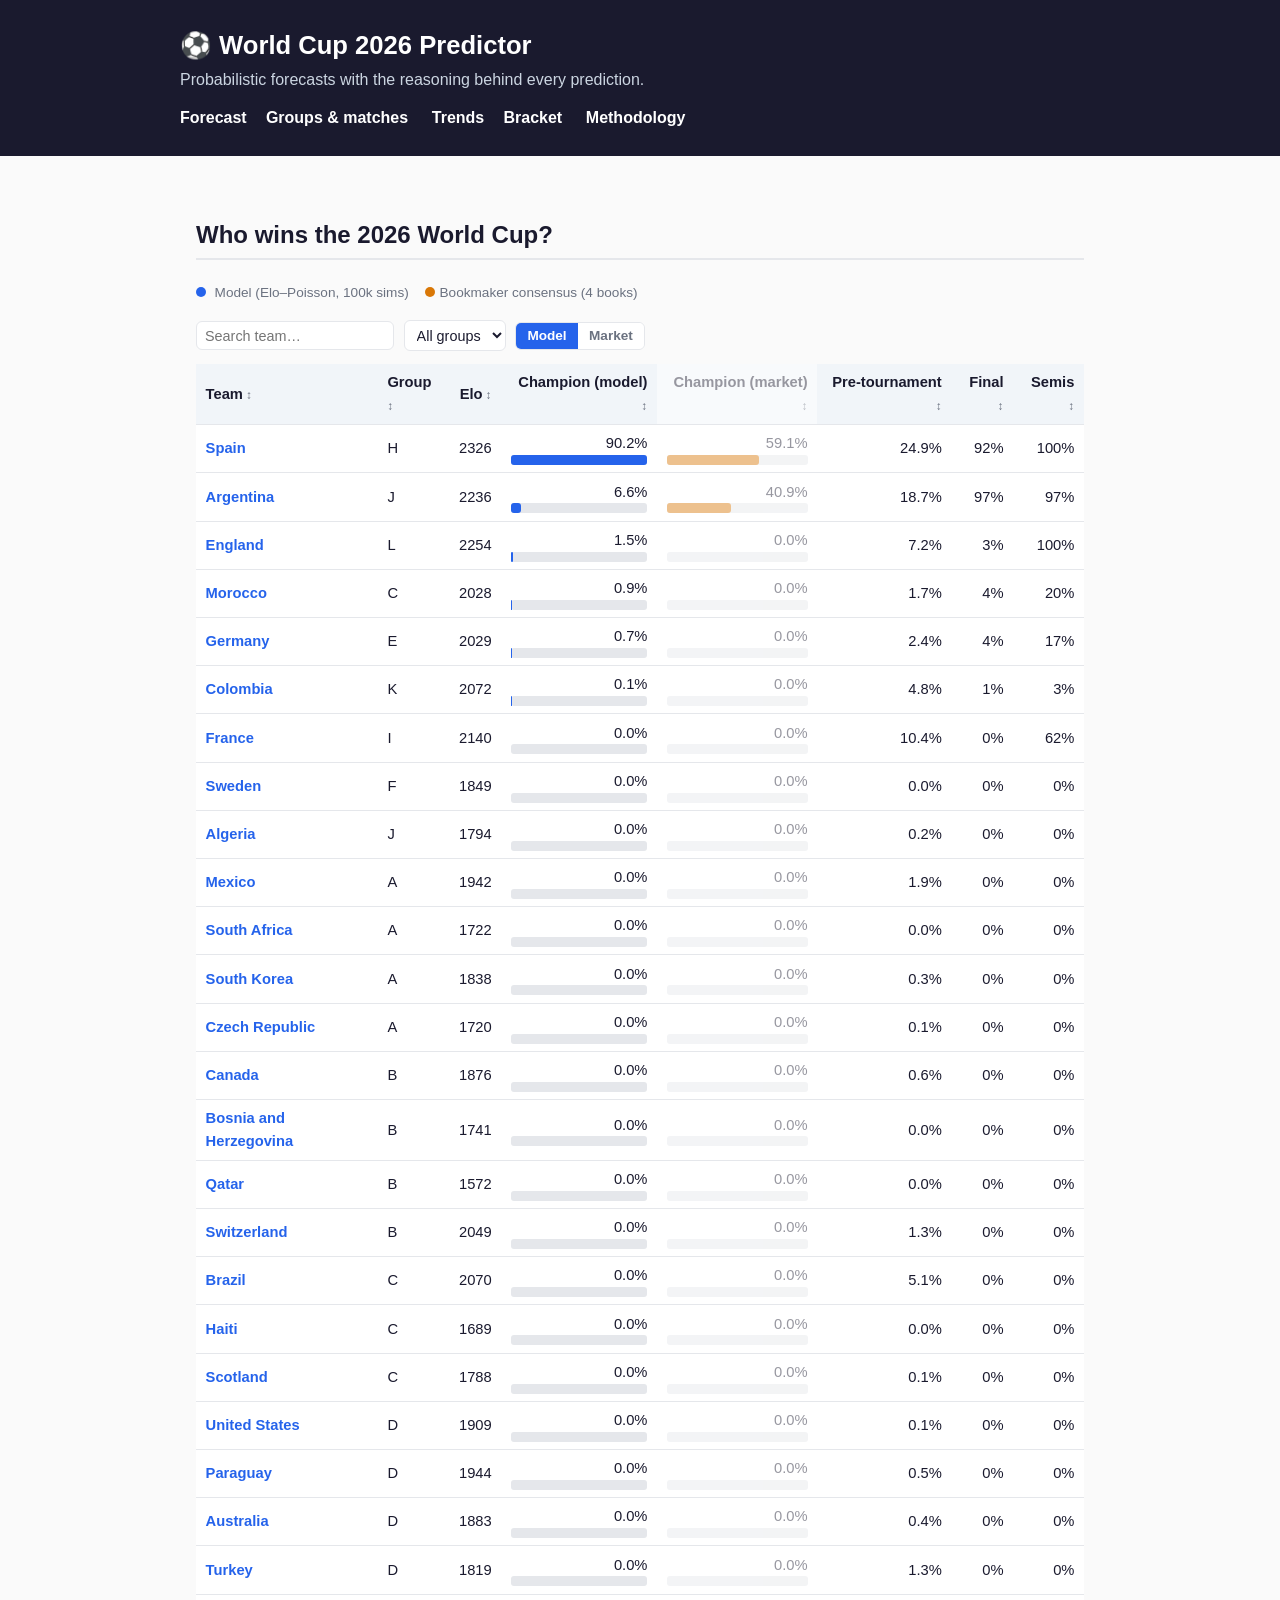
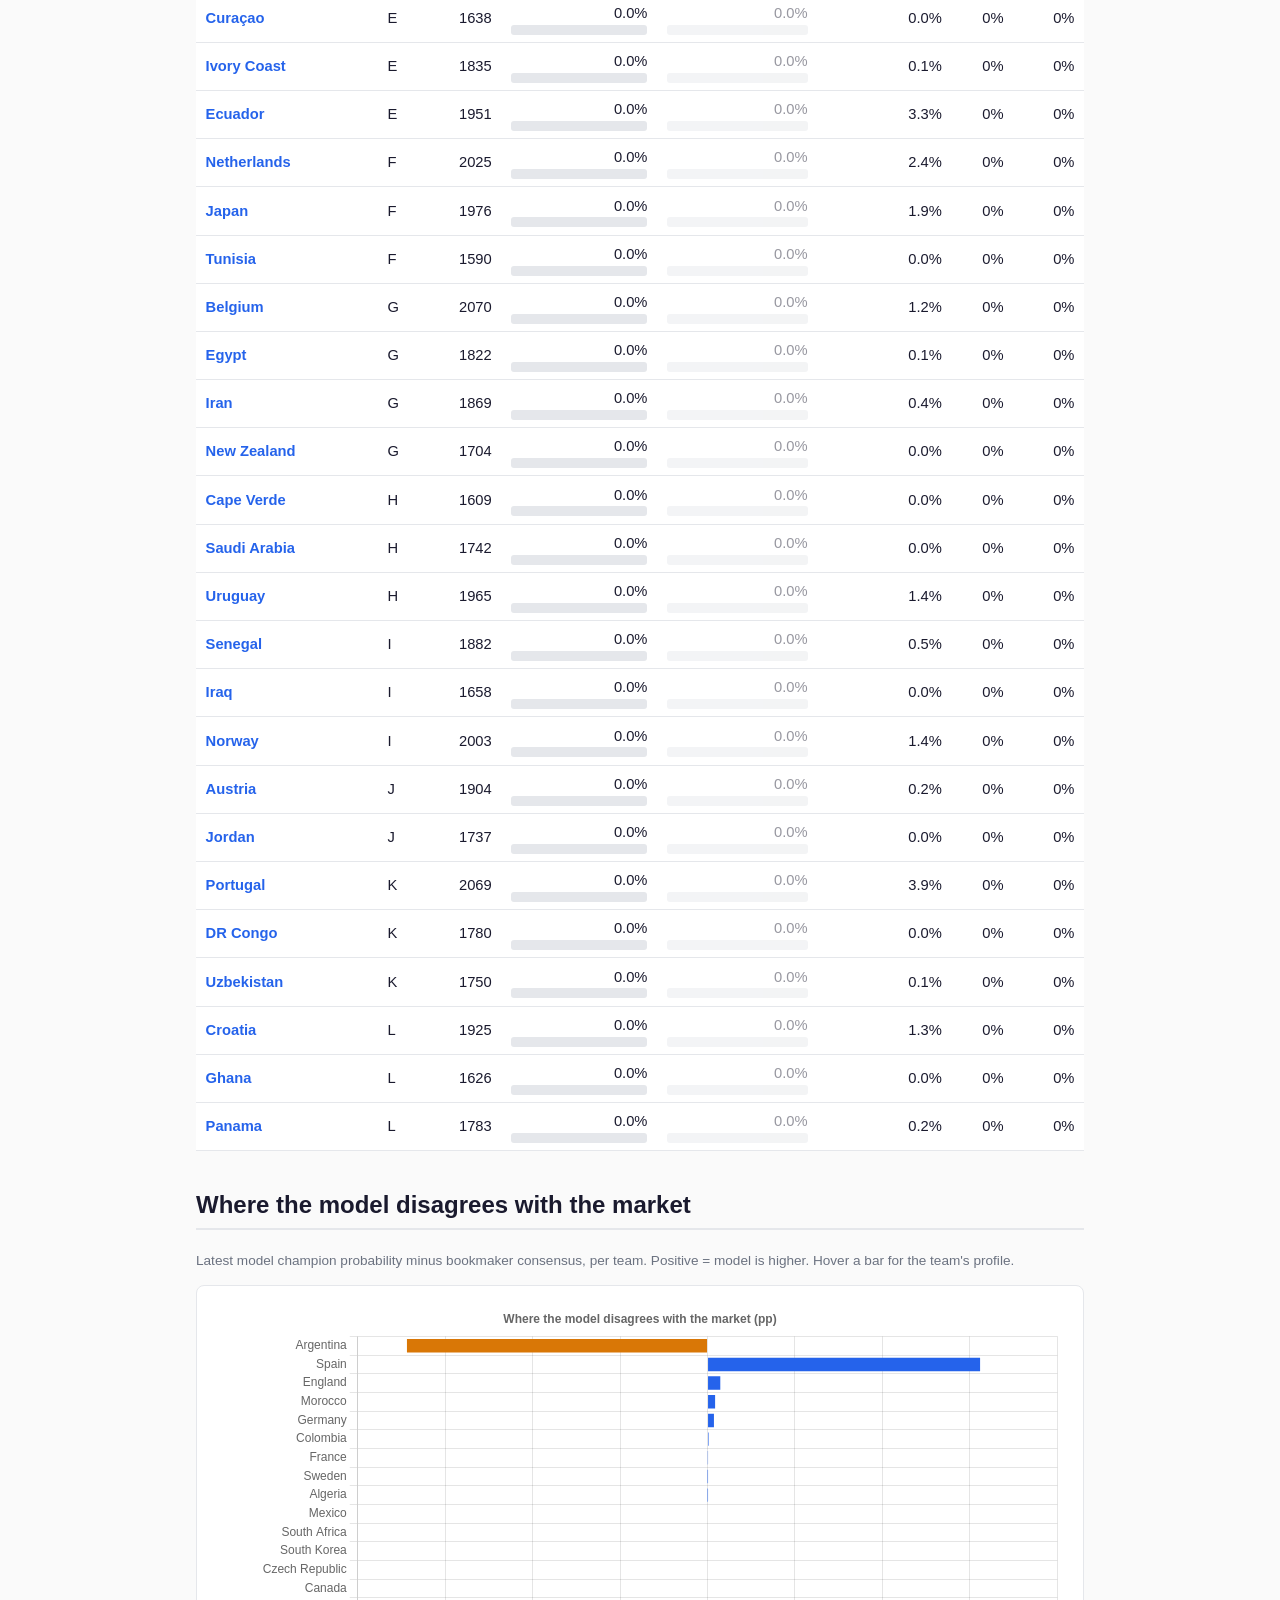
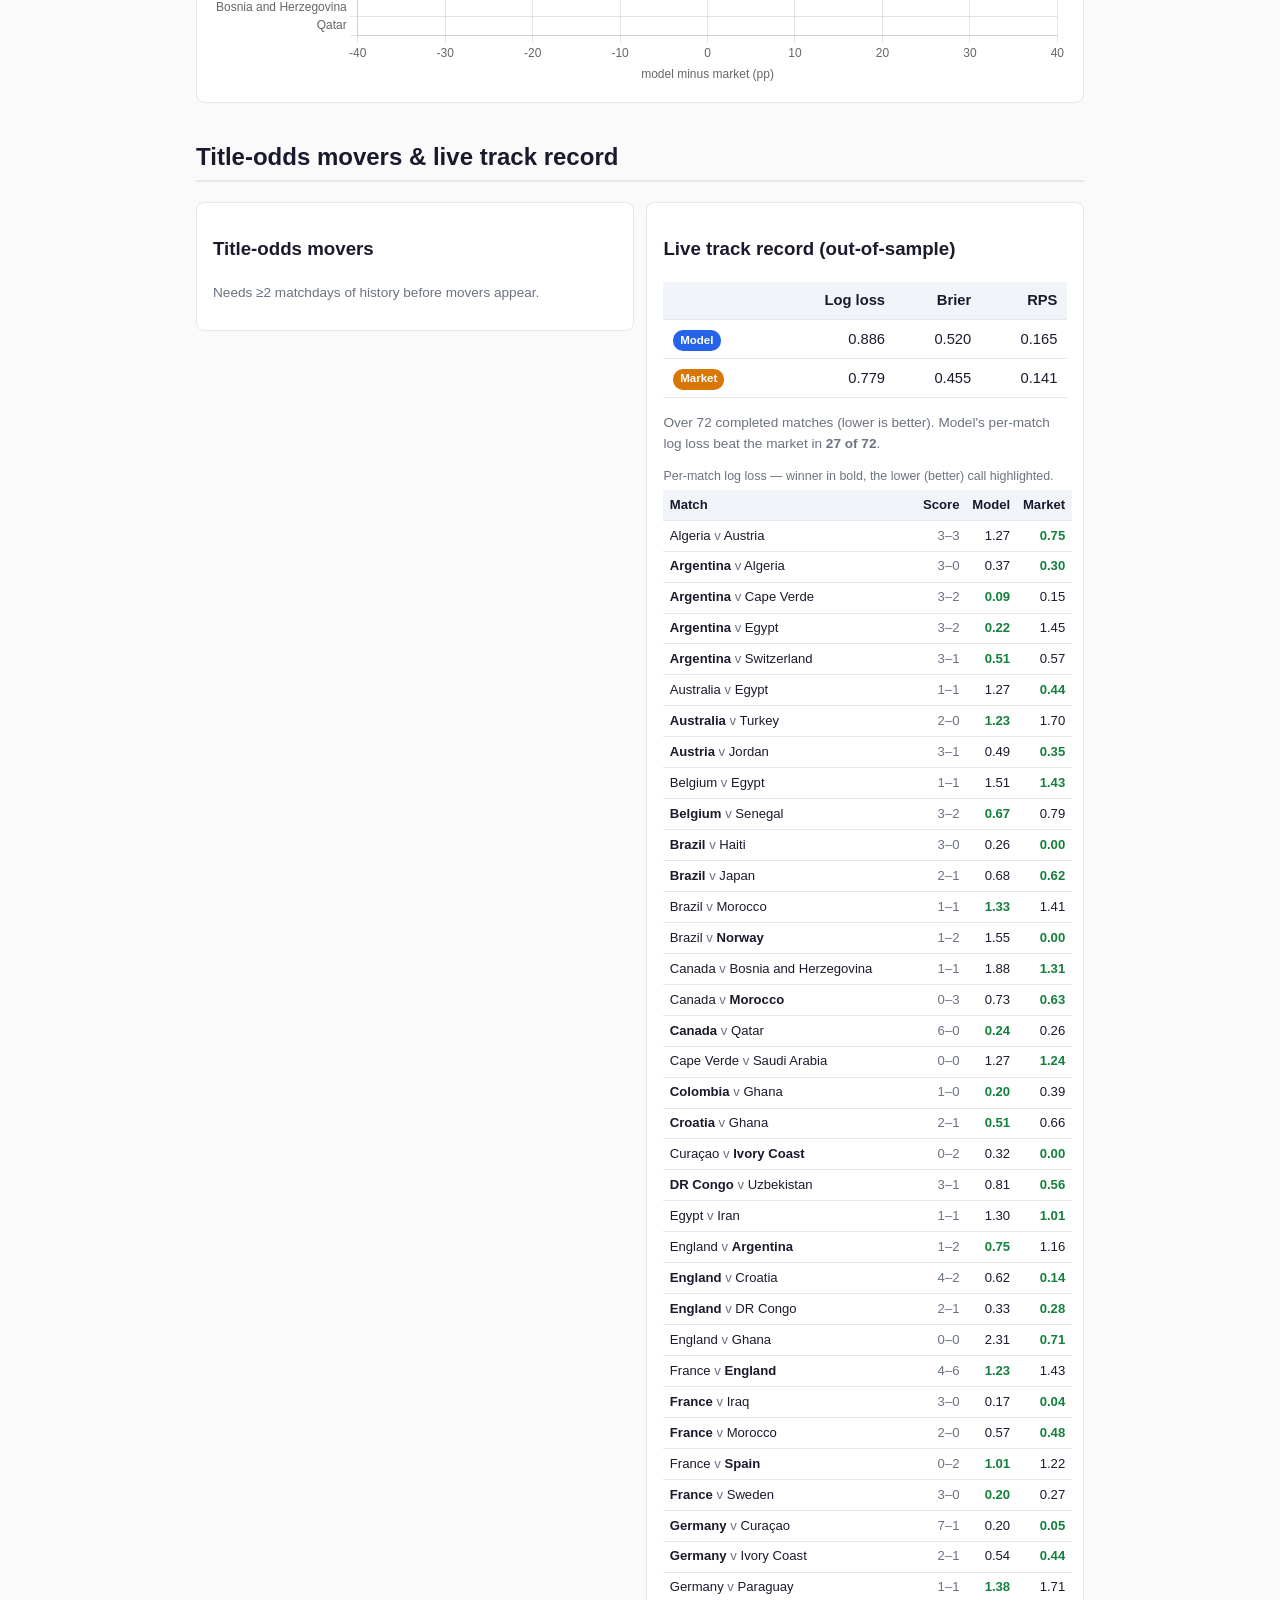
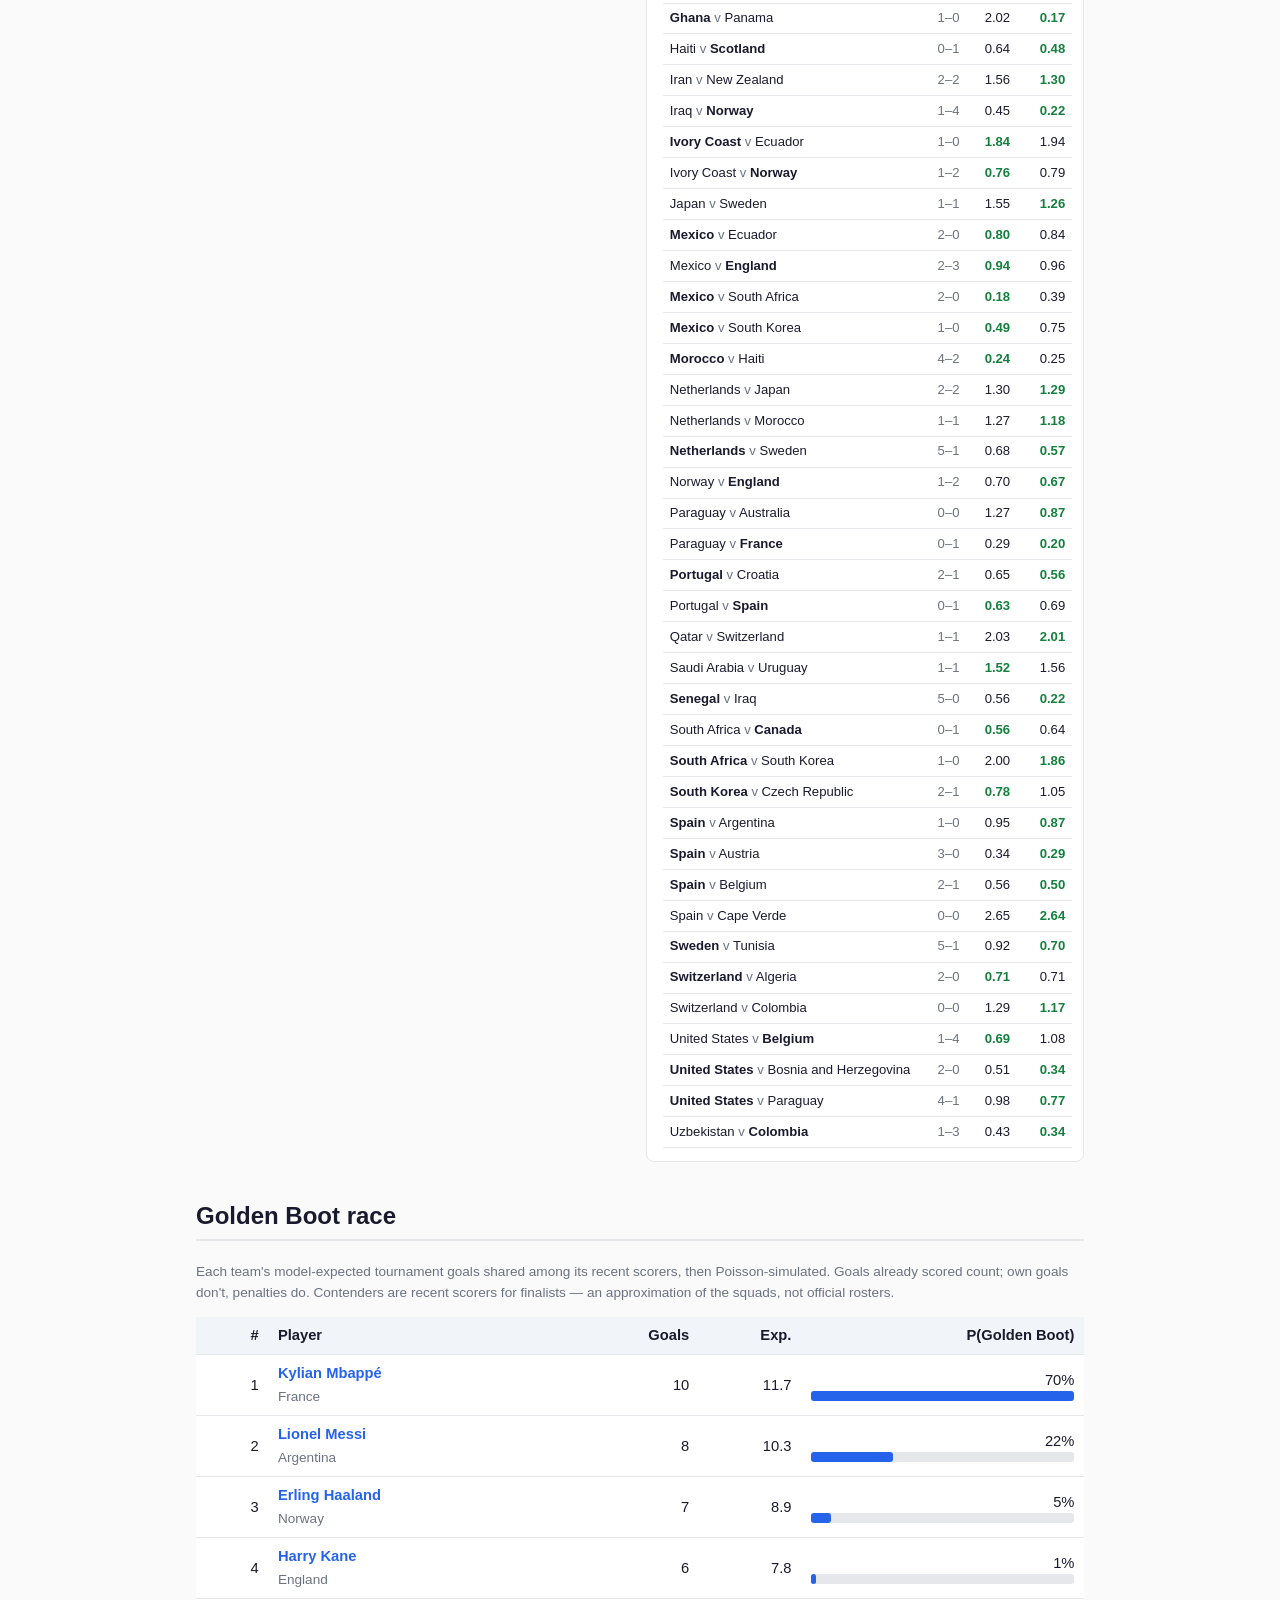
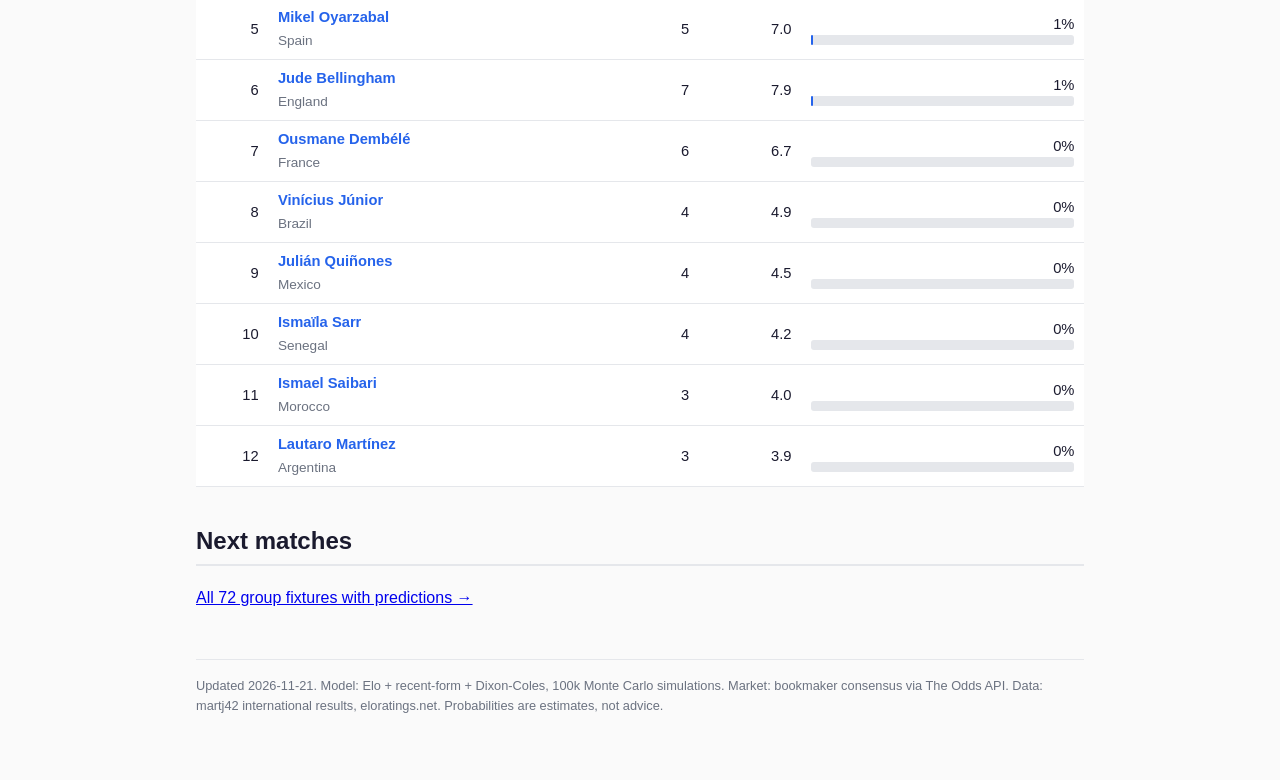
==== docs/index.html @ 674c7525 "Daily update 2026-11-21" ====
<!doctype html><html lang="en"><head><meta charset="utf-8">
<meta name="viewport" content="width=device-width,initial-scale=1">
<title>Forecast — WC26 Predictor</title><link rel="stylesheet" href="style.css"></head>
<body><header><div class="inner"><h1>⚽ World Cup 2026 Predictor</h1>
<p>Probabilistic forecasts with the reasoning behind every prediction.</p>
<nav><a href="index.html">Forecast</a><a href="groups.html">Groups &amp; matches</a>
<a href="trends.html">Trends</a><a href="bracket.html">Bracket</a>
<a href="methodology.html">Methodology</a></nav></div></header>
<main>
<h2>Who wins the 2026 World Cup?</h2>
<p class="legend"><span><i class="dot" style="background:var(--model)"></i>
Model (Elo–Poisson, 100k sims)</span><span><i class="dot"
style="background:var(--market)"></i>Bookmaker consensus
(4 books)</span></p>
<div class="controls" id="table-controls">
<input type="text" id="team-search" placeholder="Search team…" aria-label="Search team">
<select id="group-filter" aria-label="Filter by group"><option value="">All groups</option>
<option value='A'>Group A</option><option value='B'>Group B</option><option value='C'>Group C</option><option value='D'>Group D</option><option value='E'>Group E</option><option value='F'>Group F</option><option value='G'>Group G</option><option value='H'>Group H</option><option value='I'>Group I</option><option value='J'>Group J</option><option value='K'>Group K</option><option value='L'>Group L</option></select>
<span class="seg" id="champ-toggle"><button data-mode="model" class="active">Model</button>
<button data-mode="market">Market</button></span></div>
<table id="team-table"><thead><tr>
<th class="sortable" data-key="team">Team</th>
<th class="sortable" data-key="group">Group</th>
<th class="sortable num" data-key="elo">Elo</th>
<th class="sortable num" data-key="model_champion" data-default-desc="1">Champion (model)</th>
<th class="sortable num" data-key="market_champion">Champion (market)</th>
<th class="sortable num" data-key="pre">Pre-tournament</th>
<th class="sortable num" data-key="reach_final">Final</th>
<th class="sortable num" data-key="reach_sf">Semis</th></tr></thead>
<tbody><tr data-group='H'><td><a class='team-link' data-team="Spain">Spain</a></td><td>H</td><td class='num' data-v='2326'>2326</td><td class='num' data-v='0.90228'>90.2%<div class="bar"><div class="model" style="width:100.0%"></div></div></td><td class='num' data-v='0.590603130979893'>59.1%<div class="bar"><div class="market" style="width:65.5%"></div></div></td><td class='num' data-v='0.24895'>24.9%</td><td class='num' data-v='0.91588'>92%</td><td class='num' data-v='0.99765'>100%</td></tr><tr data-group='J'><td><a class='team-link' data-team="Argentina">Argentina</a></td><td>J</td><td class='num' data-v='2236'>2236</td><td class='num' data-v='0.06566'>6.6%<div class="bar"><div class="model" style="width:7.3%"></div></div></td><td class='num' data-v='0.40939686902010697'>40.9%<div class="bar"><div class="market" style="width:45.4%"></div></div></td><td class='num' data-v='0.18666'>18.7%</td><td class='num' data-v='0.9663'>97%</td><td class='num' data-v='0.9663'>97%</td></tr><tr data-group='L'><td><a class='team-link' data-team="England">England</a></td><td>L</td><td class='num' data-v='2254'>2254</td><td class='num' data-v='0.01458'>1.5%<div class="bar"><div class="model" style="width:1.6%"></div></div></td><td class='num' data-v='0.0'>0.0%<div class="bar"><div class="market" style="width:0.0%"></div></div></td><td class='num' data-v='0.07181'>7.2%</td><td class='num' data-v='0.02768'>3%</td><td class='num' data-v='1.0'>100%</td></tr><tr data-group='C'><td><a class='team-link' data-team="Morocco">Morocco</a></td><td>C</td><td class='num' data-v='2028'>2028</td><td class='num' data-v='0.00865'>0.9%<div class="bar"><div class="model" style="width:1.0%"></div></div></td><td class='num' data-v='0.0'>0.0%<div class="bar"><div class="market" style="width:0.0%"></div></div></td><td class='num' data-v='0.01656'>1.7%</td><td class='num' data-v='0.04489'>4%</td><td class='num' data-v='0.20051'>20%</td></tr><tr data-group='E'><td><a class='team-link' data-team="Germany">Germany</a></td><td>E</td><td class='num' data-v='2029'>2029</td><td class='num' data-v='0.00732'>0.7%<div class="bar"><div class="model" style="width:0.8%"></div></div></td><td class='num' data-v='0.0'>0.0%<div class="bar"><div class="market" style="width:0.0%"></div></div></td><td class='num' data-v='0.02367'>2.4%</td><td class='num' data-v='0.03743'>4%</td><td class='num' data-v='0.17425'>17%</td></tr><tr data-group='K'><td><a class='team-link' data-team="Colombia">Colombia</a></td><td>K</td><td class='num' data-v='2072'>2072</td><td class='num' data-v='0.00121'>0.1%<div class="bar"><div class="model" style="width:0.1%"></div></div></td><td class='num' data-v='0.0'>0.0%<div class="bar"><div class="market" style="width:0.0%"></div></div></td><td class='num' data-v='0.04762'>4.8%</td><td class='num' data-v='0.00569'>1%</td><td class='num' data-v='0.0292'>3%</td></tr><tr data-group='I'><td><a class='team-link' data-team="France">France</a></td><td>I</td><td class='num' data-v='2140'>2140</td><td class='num' data-v='0.00027'>0.0%<div class="bar"><div class="model" style="width:0.0%"></div></div></td><td class='num' data-v='0.0'>0.0%<div class="bar"><div class="market" style="width:0.0%"></div></div></td><td class='num' data-v='0.10377'>10.4%</td><td class='num' data-v='0.00127'>0%</td><td class='num' data-v='0.62097'>62%</td></tr><tr data-group='F'><td><a class='team-link' data-team="Sweden">Sweden</a></td><td>F</td><td class='num' data-v='1849'>1849</td><td class='num' data-v='2e-05'>0.0%<div class="bar"><div class="model" style="width:0.0%"></div></div></td><td class='num' data-v='0.0'>0.0%<div class="bar"><div class="market" style="width:0.0%"></div></div></td><td class='num' data-v='0.00021'>0.0%</td><td class='num' data-v='0.00033'>0%</td><td class='num' data-v='0.0045'>0%</td></tr><tr data-group='J'><td><a class='team-link' data-team="Algeria">Algeria</a></td><td>J</td><td class='num' data-v='1794'>1794</td><td class='num' data-v='1e-05'>0.0%<div class="bar"><div class="model" style="width:0.0%"></div></div></td><td class='num' data-v='0.0'>0.0%<div class="bar"><div class="market" style="width:0.0%"></div></div></td><td class='num' data-v='0.00215'>0.2%</td><td class='num' data-v='0.0004'>0%</td><td class='num' data-v='0.00235'>0%</td></tr><tr data-group='A'><td><a class='team-link' data-team="Mexico">Mexico</a></td><td>A</td><td class='num' data-v='1942'>1942</td><td class='num' data-v='0.0'>0.0%<div class="bar"><div class="model" style="width:0.0%"></div></div></td><td class='num' data-v='0.0'>0.0%<div class="bar"><div class="market" style="width:0.0%"></div></div></td><td class='num' data-v='0.0187'>1.9%</td><td class='num' data-v='0.0'>0%</td><td class='num' data-v='0.0'>0%</td></tr><tr data-group='A'><td><a class='team-link' data-team="South Africa">South Africa</a></td><td>A</td><td class='num' data-v='1722'>1722</td><td class='num' data-v='0.0'>0.0%<div class="bar"><div class="model" style="width:0.0%"></div></div></td><td class='num' data-v='0.0'>0.0%<div class="bar"><div class="market" style="width:0.0%"></div></div></td><td class='num' data-v='0.0'>0.0%</td><td class='num' data-v='0.0'>0%</td><td class='num' data-v='0.0'>0%</td></tr><tr data-group='A'><td><a class='team-link' data-team="South Korea">South Korea</a></td><td>A</td><td class='num' data-v='1838'>1838</td><td class='num' data-v='0.0'>0.0%<div class="bar"><div class="model" style="width:0.0%"></div></div></td><td class='num' data-v='0.0'>0.0%<div class="bar"><div class="market" style="width:0.0%"></div></div></td><td class='num' data-v='0.0029'>0.3%</td><td class='num' data-v='0.0'>0%</td><td class='num' data-v='0.0'>0%</td></tr><tr data-group='A'><td><a class='team-link' data-team="Czech Republic">Czech Republic</a></td><td>A</td><td class='num' data-v='1720'>1720</td><td class='num' data-v='0.0'>0.0%<div class="bar"><div class="model" style="width:0.0%"></div></div></td><td class='num' data-v='0.0'>0.0%<div class="bar"><div class="market" style="width:0.0%"></div></div></td><td class='num' data-v='0.0006'>0.1%</td><td class='num' data-v='0.0'>0%</td><td class='num' data-v='0.0'>0%</td></tr><tr data-group='B'><td><a class='team-link' data-team="Canada">Canada</a></td><td>B</td><td class='num' data-v='1876'>1876</td><td class='num' data-v='0.0'>0.0%<div class="bar"><div class="model" style="width:0.0%"></div></div></td><td class='num' data-v='0.0'>0.0%<div class="bar"><div class="market" style="width:0.0%"></div></div></td><td class='num' data-v='0.00601'>0.6%</td><td class='num' data-v='0.0'>0%</td><td class='num' data-v='0.0'>0%</td></tr><tr data-group='B'><td><a class='team-link' data-team="Bosnia and Herzegovina">Bosnia and Herzegovina</a></td><td>B</td><td class='num' data-v='1741'>1741</td><td class='num' data-v='0.0'>0.0%<div class="bar"><div class="model" style="width:0.0%"></div></div></td><td class='num' data-v='0.0'>0.0%<div class="bar"><div class="market" style="width:0.0%"></div></div></td><td class='num' data-v='0.0'>0.0%</td><td class='num' data-v='0.00013'>0%</td><td class='num' data-v='0.00427'>0%</td></tr><tr data-group='B'><td><a class='team-link' data-team="Qatar">Qatar</a></td><td>B</td><td class='num' data-v='1572'>1572</td><td class='num' data-v='0.0'>0.0%<div class="bar"><div class="model" style="width:0.0%"></div></div></td><td class='num' data-v='0.0'>0.0%<div class="bar"><div class="market" style="width:0.0%"></div></div></td><td class='num' data-v='0.0'>0.0%</td><td class='num' data-v='0.0'>0%</td><td class='num' data-v='0.0'>0%</td></tr><tr data-group='B'><td><a class='team-link' data-team="Switzerland">Switzerland</a></td><td>B</td><td class='num' data-v='2049'>2049</td><td class='num' data-v='0.0'>0.0%<div class="bar"><div class="model" style="width:0.0%"></div></div></td><td class='num' data-v='0.0'>0.0%<div class="bar"><div class="market" style="width:0.0%"></div></div></td><td class='num' data-v='0.01278'>1.3%</td><td class='num' data-v='0.0'>0%</td><td class='num' data-v='0.0'>0%</td></tr><tr data-group='C'><td><a class='team-link' data-team="Brazil">Brazil</a></td><td>C</td><td class='num' data-v='2070'>2070</td><td class='num' data-v='0.0'>0.0%<div class="bar"><div class="model" style="width:0.0%"></div></div></td><td class='num' data-v='0.0'>0.0%<div class="bar"><div class="market" style="width:0.0%"></div></div></td><td class='num' data-v='0.0512'>5.1%</td><td class='num' data-v='0.0'>0%</td><td class='num' data-v='0.0'>0%</td></tr><tr data-group='C'><td><a class='team-link' data-team="Haiti">Haiti</a></td><td>C</td><td class='num' data-v='1689'>1689</td><td class='num' data-v='0.0'>0.0%<div class="bar"><div class="model" style="width:0.0%"></div></div></td><td class='num' data-v='0.0'>0.0%<div class="bar"><div class="market" style="width:0.0%"></div></div></td><td class='num' data-v='5e-05'>0.0%</td><td class='num' data-v='0.0'>0%</td><td class='num' data-v='0.0'>0%</td></tr><tr data-group='C'><td><a class='team-link' data-team="Scotland">Scotland</a></td><td>C</td><td class='num' data-v='1788'>1788</td><td class='num' data-v='0.0'>0.0%<div class="bar"><div class="model" style="width:0.0%"></div></div></td><td class='num' data-v='0.0'>0.0%<div class="bar"><div class="market" style="width:0.0%"></div></div></td><td class='num' data-v='0.00128'>0.1%</td><td class='num' data-v='0.0'>0%</td><td class='num' data-v='0.0'>0%</td></tr><tr data-group='D'><td><a class='team-link' data-team="United States">United States</a></td><td>D</td><td class='num' data-v='1909'>1909</td><td class='num' data-v='0.0'>0.0%<div class="bar"><div class="model" style="width:0.0%"></div></div></td><td class='num' data-v='0.0'>0.0%<div class="bar"><div class="market" style="width:0.0%"></div></div></td><td class='num' data-v='0.001'>0.1%</td><td class='num' data-v='0.0'>0%</td><td class='num' data-v='0.0'>0%</td></tr><tr data-group='D'><td><a class='team-link' data-team="Paraguay">Paraguay</a></td><td>D</td><td class='num' data-v='1944'>1944</td><td class='num' data-v='0.0'>0.0%<div class="bar"><div class="model" style="width:0.0%"></div></div></td><td class='num' data-v='0.0'>0.0%<div class="bar"><div class="market" style="width:0.0%"></div></div></td><td class='num' data-v='0.0048'>0.5%</td><td class='num' data-v='0.0'>0%</td><td class='num' data-v='0.0'>0%</td></tr><tr data-group='D'><td><a class='team-link' data-team="Australia">Australia</a></td><td>D</td><td class='num' data-v='1883'>1883</td><td class='num' data-v='0.0'>0.0%<div class="bar"><div class="model" style="width:0.0%"></div></div></td><td class='num' data-v='0.0'>0.0%<div class="bar"><div class="market" style="width:0.0%"></div></div></td><td class='num' data-v='0.00361'>0.4%</td><td class='num' data-v='0.0'>0%</td><td class='num' data-v='0.0'>0%</td></tr><tr data-group='D'><td><a class='team-link' data-team="Turkey">Turkey</a></td><td>D</td><td class='num' data-v='1819'>1819</td><td class='num' data-v='0.0'>0.0%<div class="bar"><div class="model" style="width:0.0%"></div></div></td><td class='num' data-v='0.0'>0.0%<div class="bar"><div class="market" style="width:0.0%"></div></div></td><td class='num' data-v='0.01282'>1.3%</td><td class='num' data-v='0.0'>0%</td><td class='num' data-v='0.0'>0%</td></tr><tr data-group='E'><td><a class='team-link' data-team="Curaçao">Curaçao</a></td><td>E</td><td class='num' data-v='1638'>1638</td><td class='num' data-v='0.0'>0.0%<div class="bar"><div class="model" style="width:0.0%"></div></div></td><td class='num' data-v='0.0'>0.0%<div class="bar"><div class="market" style="width:0.0%"></div></div></td><td class='num' data-v='0.0'>0.0%</td><td class='num' data-v='0.0'>0%</td><td class='num' data-v='0.0'>0%</td></tr><tr data-group='E'><td><a class='team-link' data-team="Ivory Coast">Ivory Coast</a></td><td>E</td><td class='num' data-v='1835'>1835</td><td class='num' data-v='0.0'>0.0%<div class="bar"><div class="model" style="width:0.0%"></div></div></td><td class='num' data-v='0.0'>0.0%<div class="bar"><div class="market" style="width:0.0%"></div></div></td><td class='num' data-v='0.00069'>0.1%</td><td class='num' data-v='0.0'>0%</td><td class='num' data-v='0.0'>0%</td></tr><tr data-group='E'><td><a class='team-link' data-team="Ecuador">Ecuador</a></td><td>E</td><td class='num' data-v='1951'>1951</td><td class='num' data-v='0.0'>0.0%<div class="bar"><div class="model" style="width:0.0%"></div></div></td><td class='num' data-v='0.0'>0.0%<div class="bar"><div class="market" style="width:0.0%"></div></div></td><td class='num' data-v='0.03318'>3.3%</td><td class='num' data-v='0.0'>0%</td><td class='num' data-v='0.0'>0%</td></tr><tr data-group='F'><td><a class='team-link' data-team="Netherlands">Netherlands</a></td><td>F</td><td class='num' data-v='2025'>2025</td><td class='num' data-v='0.0'>0.0%<div class="bar"><div class="model" style="width:0.0%"></div></div></td><td class='num' data-v='0.0'>0.0%<div class="bar"><div class="market" style="width:0.0%"></div></div></td><td class='num' data-v='0.02389'>2.4%</td><td class='num' data-v='0.0'>0%</td><td class='num' data-v='0.0'>0%</td></tr><tr data-group='F'><td><a class='team-link' data-team="Japan">Japan</a></td><td>F</td><td class='num' data-v='1976'>1976</td><td class='num' data-v='0.0'>0.0%<div class="bar"><div class="model" style="width:0.0%"></div></div></td><td class='num' data-v='0.0'>0.0%<div class="bar"><div class="market" style="width:0.0%"></div></div></td><td class='num' data-v='0.01908'>1.9%</td><td class='num' data-v='0.0'>0%</td><td class='num' data-v='0.0'>0%</td></tr><tr data-group='F'><td><a class='team-link' data-team="Tunisia">Tunisia</a></td><td>F</td><td class='num' data-v='1590'>1590</td><td class='num' data-v='0.0'>0.0%<div class="bar"><div class="model" style="width:0.0%"></div></div></td><td class='num' data-v='0.0'>0.0%<div class="bar"><div class="market" style="width:0.0%"></div></div></td><td class='num' data-v='8e-05'>0.0%</td><td class='num' data-v='0.0'>0%</td><td class='num' data-v='0.0'>0%</td></tr><tr data-group='G'><td><a class='team-link' data-team="Belgium">Belgium</a></td><td>G</td><td class='num' data-v='2070'>2070</td><td class='num' data-v='0.0'>0.0%<div class="bar"><div class="model" style="width:0.0%"></div></div></td><td class='num' data-v='0.0'>0.0%<div class="bar"><div class="market" style="width:0.0%"></div></div></td><td class='num' data-v='0.01236'>1.2%</td><td class='num' data-v='0.0'>0%</td><td class='num' data-v='0.0'>0%</td></tr><tr data-group='G'><td><a class='team-link' data-team="Egypt">Egypt</a></td><td>G</td><td class='num' data-v='1822'>1822</td><td class='num' data-v='0.0'>0.0%<div class="bar"><div class="model" style="width:0.0%"></div></div></td><td class='num' data-v='0.0'>0.0%<div class="bar"><div class="market" style="width:0.0%"></div></div></td><td class='num' data-v='0.00081'>0.1%</td><td class='num' data-v='0.0'>0%</td><td class='num' data-v='0.0'>0%</td></tr><tr data-group='G'><td><a class='team-link' data-team="Iran">Iran</a></td><td>G</td><td class='num' data-v='1869'>1869</td><td class='num' data-v='0.0'>0.0%<div class="bar"><div class="model" style="width:0.0%"></div></div></td><td class='num' data-v='0.0'>0.0%<div class="bar"><div class="market" style="width:0.0%"></div></div></td><td class='num' data-v='0.00419'>0.4%</td><td class='num' data-v='0.0'>0%</td><td class='num' data-v='0.0'>0%</td></tr><tr data-group='G'><td><a class='team-link' data-team="New Zealand">New Zealand</a></td><td>G</td><td class='num' data-v='1704'>1704</td><td class='num' data-v='0.0'>0.0%<div class="bar"><div class="model" style="width:0.0%"></div></div></td><td class='num' data-v='0.0'>0.0%<div class="bar"><div class="market" style="width:0.0%"></div></div></td><td class='num' data-v='6e-05'>0.0%</td><td class='num' data-v='0.0'>0%</td><td class='num' data-v='0.0'>0%</td></tr><tr data-group='H'><td><a class='team-link' data-team="Cape Verde">Cape Verde</a></td><td>H</td><td class='num' data-v='1609'>1609</td><td class='num' data-v='0.0'>0.0%<div class="bar"><div class="model" style="width:0.0%"></div></div></td><td class='num' data-v='0.0'>0.0%<div class="bar"><div class="market" style="width:0.0%"></div></div></td><td class='num' data-v='1e-05'>0.0%</td><td class='num' data-v='0.0'>0%</td><td class='num' data-v='0.0'>0%</td></tr><tr data-group='H'><td><a class='team-link' data-team="Saudi Arabia">Saudi Arabia</a></td><td>H</td><td class='num' data-v='1742'>1742</td><td class='num' data-v='0.0'>0.0%<div class="bar"><div class="model" style="width:0.0%"></div></div></td><td class='num' data-v='0.0'>0.0%<div class="bar"><div class="market" style="width:0.0%"></div></div></td><td class='num' data-v='1e-05'>0.0%</td><td class='num' data-v='0.0'>0%</td><td class='num' data-v='0.0'>0%</td></tr><tr data-group='H'><td><a class='team-link' data-team="Uruguay">Uruguay</a></td><td>H</td><td class='num' data-v='1965'>1965</td><td class='num' data-v='0.0'>0.0%<div class="bar"><div class="model" style="width:0.0%"></div></div></td><td class='num' data-v='0.0'>0.0%<div class="bar"><div class="market" style="width:0.0%"></div></div></td><td class='num' data-v='0.01356'>1.4%</td><td class='num' data-v='0.0'>0%</td><td class='num' data-v='0.0'>0%</td></tr><tr data-group='I'><td><a class='team-link' data-team="Senegal">Senegal</a></td><td>I</td><td class='num' data-v='1882'>1882</td><td class='num' data-v='0.0'>0.0%<div class="bar"><div class="model" style="width:0.0%"></div></div></td><td class='num' data-v='0.0'>0.0%<div class="bar"><div class="market" style="width:0.0%"></div></div></td><td class='num' data-v='0.00464'>0.5%</td><td class='num' data-v='0.0'>0%</td><td class='num' data-v='0.0'>0%</td></tr><tr data-group='I'><td><a class='team-link' data-team="Iraq">Iraq</a></td><td>I</td><td class='num' data-v='1658'>1658</td><td class='num' data-v='0.0'>0.0%<div class="bar"><div class="model" style="width:0.0%"></div></div></td><td class='num' data-v='0.0'>0.0%<div class="bar"><div class="market" style="width:0.0%"></div></div></td><td class='num' data-v='9e-05'>0.0%</td><td class='num' data-v='0.0'>0%</td><td class='num' data-v='0.0'>0%</td></tr><tr data-group='I'><td><a class='team-link' data-team="Norway">Norway</a></td><td>I</td><td class='num' data-v='2003'>2003</td><td class='num' data-v='0.0'>0.0%<div class="bar"><div class="model" style="width:0.0%"></div></div></td><td class='num' data-v='0.0'>0.0%<div class="bar"><div class="market" style="width:0.0%"></div></div></td><td class='num' data-v='0.01351'>1.4%</td><td class='num' data-v='0.0'>0%</td><td class='num' data-v='0.0'>0%</td></tr><tr data-group='J'><td><a class='team-link' data-team="Austria">Austria</a></td><td>J</td><td class='num' data-v='1904'>1904</td><td class='num' data-v='0.0'>0.0%<div class="bar"><div class="model" style="width:0.0%"></div></div></td><td class='num' data-v='0.0'>0.0%<div class="bar"><div class="market" style="width:0.0%"></div></div></td><td class='num' data-v='0.00234'>0.2%</td><td class='num' data-v='0.0'>0%</td><td class='num' data-v='0.0'>0%</td></tr><tr data-group='J'><td><a class='team-link' data-team="Jordan">Jordan</a></td><td>J</td><td class='num' data-v='1737'>1737</td><td class='num' data-v='0.0'>0.0%<div class="bar"><div class="model" style="width:0.0%"></div></div></td><td class='num' data-v='0.0'>0.0%<div class="bar"><div class="market" style="width:0.0%"></div></div></td><td class='num' data-v='0.0002'>0.0%</td><td class='num' data-v='0.0'>0%</td><td class='num' data-v='0.0'>0%</td></tr><tr data-group='K'><td><a class='team-link' data-team="Portugal">Portugal</a></td><td>K</td><td class='num' data-v='2069'>2069</td><td class='num' data-v='0.0'>0.0%<div class="bar"><div class="model" style="width:0.0%"></div></div></td><td class='num' data-v='0.0'>0.0%<div class="bar"><div class="market" style="width:0.0%"></div></div></td><td class='num' data-v='0.03857'>3.9%</td><td class='num' data-v='0.0'>0%</td><td class='num' data-v='0.0'>0%</td></tr><tr data-group='K'><td><a class='team-link' data-team="DR Congo">DR Congo</a></td><td>K</td><td class='num' data-v='1780'>1780</td><td class='num' data-v='0.0'>0.0%<div class="bar"><div class="model" style="width:0.0%"></div></div></td><td class='num' data-v='0.0'>0.0%<div class="bar"><div class="market" style="width:0.0%"></div></div></td><td class='num' data-v='0.0001'>0.0%</td><td class='num' data-v='0.0'>0%</td><td class='num' data-v='0.0'>0%</td></tr><tr data-group='K'><td><a class='team-link' data-team="Uzbekistan">Uzbekistan</a></td><td>K</td><td class='num' data-v='1750'>1750</td><td class='num' data-v='0.0'>0.0%<div class="bar"><div class="model" style="width:0.0%"></div></div></td><td class='num' data-v='0.0'>0.0%<div class="bar"><div class="market" style="width:0.0%"></div></div></td><td class='num' data-v='0.00064'>0.1%</td><td class='num' data-v='0.0'>0%</td><td class='num' data-v='0.0'>0%</td></tr><tr data-group='L'><td><a class='team-link' data-team="Croatia">Croatia</a></td><td>L</td><td class='num' data-v='1925'>1925</td><td class='num' data-v='0.0'>0.0%<div class="bar"><div class="model" style="width:0.0%"></div></div></td><td class='num' data-v='0.0'>0.0%<div class="bar"><div class="market" style="width:0.0%"></div></div></td><td class='num' data-v='0.01316'>1.3%</td><td class='num' data-v='0.0'>0%</td><td class='num' data-v='0.0'>0%</td></tr><tr data-group='L'><td><a class='team-link' data-team="Ghana">Ghana</a></td><td>L</td><td class='num' data-v='1626'>1626</td><td class='num' data-v='0.0'>0.0%<div class="bar"><div class="model" style="width:0.0%"></div></div></td><td class='num' data-v='0.0'>0.0%<div class="bar"><div class="market" style="width:0.0%"></div></div></td><td class='num' data-v='0.0'>0.0%</td><td class='num' data-v='0.0'>0%</td><td class='num' data-v='0.0'>0%</td></tr><tr data-group='L'><td><a class='team-link' data-team="Panama">Panama</a></td><td>L</td><td class='num' data-v='1783'>1783</td><td class='num' data-v='0.0'>0.0%<div class="bar"><div class="model" style="width:0.0%"></div></div></td><td class='num' data-v='0.0'>0.0%<div class="bar"><div class="market" style="width:0.0%"></div></div></td><td class='num' data-v='0.00168'>0.2%</td><td class='num' data-v='0.0'>0%</td><td class='num' data-v='0.0'>0%</td></tr></tbody></table>
<h2>Where the model disagrees with the market</h2>
<p class="muted">Latest model champion probability minus bookmaker consensus, per team.
Positive = model is higher. Hover a bar for the team's profile.</p>
<div class="chartwrap"><div id="divergence"></div></div>
<h2>Title-odds movers &amp; live track record</h2>
<div class="cards"><div id="movers"></div><div id="track-record"></div></div>

<h2>Golden Boot race</h2>
<p class="muted">Each team's model-expected tournament goals shared among its recent
scorers, then Poisson-simulated. Goals already scored count; own goals don't,
penalties do. Contenders are recent scorers for finalists — an approximation of the
squads, not official rosters.</p>
<table><tr><th class="num">#</th><th>Player</th><th class="num">Goals</th>
<th class="num">Exp.</th><th class="num">P(Golden Boot)</th></tr><tr><td class='num'>1</td><td><a class='team-link' data-team="France">Kylian Mbappé</a><br><span class='muted'>France</span></td><td class='num'>10</td><td class='num'>11.7</td><td class='num'>70%<div class="bar"><div class="model" style="width:100.0%"></div></div></td></tr><tr><td class='num'>2</td><td><a class='team-link' data-team="Argentina">Lionel Messi</a><br><span class='muted'>Argentina</span></td><td class='num'>8</td><td class='num'>10.3</td><td class='num'>22%<div class="bar"><div class="model" style="width:31.1%"></div></div></td></tr><tr><td class='num'>3</td><td><a class='team-link' data-team="Norway">Erling Haaland</a><br><span class='muted'>Norway</span></td><td class='num'>7</td><td class='num'>8.9</td><td class='num'>5%<div class="bar"><div class="model" style="width:7.6%"></div></div></td></tr><tr><td class='num'>4</td><td><a class='team-link' data-team="England">Harry Kane</a><br><span class='muted'>England</span></td><td class='num'>6</td><td class='num'>7.8</td><td class='num'>1%<div class="bar"><div class="model" style="width:2.1%"></div></div></td></tr><tr><td class='num'>5</td><td><a class='team-link' data-team="Spain">Mikel Oyarzabal</a><br><span class='muted'>Spain</span></td><td class='num'>5</td><td class='num'>7.0</td><td class='num'>1%<div class="bar"><div class="model" style="width:0.9%"></div></div></td></tr><tr><td class='num'>6</td><td><a class='team-link' data-team="England">Jude Bellingham</a><br><span class='muted'>England</span></td><td class='num'>7</td><td class='num'>7.9</td><td class='num'>1%<div class="bar"><div class="model" style="width:0.8%"></div></div></td></tr><tr><td class='num'>7</td><td><a class='team-link' data-team="France">Ousmane Dembélé</a><br><span class='muted'>France</span></td><td class='num'>6</td><td class='num'>6.7</td><td class='num'>0%<div class="bar"><div class="model" style="width:0.0%"></div></div></td></tr><tr><td class='num'>8</td><td><a class='team-link' data-team="Brazil">Vinícius Júnior</a><br><span class='muted'>Brazil</span></td><td class='num'>4</td><td class='num'>4.9</td><td class='num'>0%<div class="bar"><div class="model" style="width:0.0%"></div></div></td></tr><tr><td class='num'>9</td><td><a class='team-link' data-team="Mexico">Julián Quiñones</a><br><span class='muted'>Mexico</span></td><td class='num'>4</td><td class='num'>4.5</td><td class='num'>0%<div class="bar"><div class="model" style="width:0.0%"></div></div></td></tr><tr><td class='num'>10</td><td><a class='team-link' data-team="Senegal">Ismaïla Sarr</a><br><span class='muted'>Senegal</span></td><td class='num'>4</td><td class='num'>4.2</td><td class='num'>0%<div class="bar"><div class="model" style="width:0.0%"></div></div></td></tr><tr><td class='num'>11</td><td><a class='team-link' data-team="Morocco">Ismael Saibari</a><br><span class='muted'>Morocco</span></td><td class='num'>3</td><td class='num'>4.0</td><td class='num'>0%<div class="bar"><div class="model" style="width:0.0%"></div></div></td></tr><tr><td class='num'>12</td><td><a class='team-link' data-team="Argentina">Lautaro Martínez</a><br><span class='muted'>Argentina</span></td><td class='num'>3</td><td class='num'>3.9</td><td class='num'>0%<div class="bar"><div class="model" style="width:0.0%"></div></div></td></tr></table>
<h2>Next matches</h2>
<p><a href="groups.html">All 72 group fixtures with predictions →</a></p><footer>Updated 2026-11-21. Model: Elo + recent-form + Dixon-Coles, 100k Monte Carlo
simulations. Market: bookmaker consensus via The Odds API. Data: martj42
international results, eloratings.net. Probabilities are estimates, not advice.
</footer></main>
<div id="team-modal" aria-hidden="true"><div class="box"><button class="close"
aria-label="Close">&times;</button><div id="team-modal-content"></div></div></div>
<script src="vendor/chart.min.js"></script>
<script src="app.js" defer></script>
</body></html>
---- docs/style.css ----
:root { --bg:#fafafa; --card:#fff; --ink:#1a1a2e; --muted:#6b7280;
        --model:#2563eb; --market:#d97706; --line:#e5e7eb; }
* { box-sizing:border-box; }
body { font-family:-apple-system,BlinkMacSystemFont,'Segoe UI',Roboto,sans-serif;
       background:var(--bg); color:var(--ink); margin:0; line-height:1.55; }
main { max-width:920px; margin:0 auto; padding:1.5rem 1rem 4rem; }
header { background:var(--ink); color:#fff; padding:1.6rem 1rem; }
header .inner { max-width:920px; margin:0 auto; }
header h1 { margin:0 0 .2rem; font-size:1.6rem; }
header p, header a { color:#cbd5e1; margin:0; }
nav a { color:#fff; margin-right:1.2rem; text-decoration:none; font-weight:600; }
nav { margin-top:.8rem; }
h2 { margin-top:2.2rem; border-bottom:2px solid var(--line); padding-bottom:.3rem; }
table { border-collapse:collapse; width:100%; background:var(--card);
        font-size:.92rem; }
th, td { text-align:left; padding:.45rem .6rem; border-bottom:1px solid var(--line); }
th { background:#f1f5f9; } td.num, th.num { text-align:right; }
.bar { background:var(--line); border-radius:3px; height:10px; min-width:120px; }
.bar > div { height:10px; border-radius:3px; }
.bar .model { background:var(--model); } .bar .market { background:var(--market); }
.legend span { display:inline-block; margin-right:1rem; font-size:.85rem;
               color:var(--muted); }
.dot { display:inline-block; width:10px; height:10px; border-radius:5px;
       margin-right:.3rem; }
.fixture { background:var(--card); border:1px solid var(--line); border-radius:8px;
           padding: .8rem 1rem; margin:.7rem 0; }
.fixture .teams { font-weight:650; }
.fixture .date { color:var(--muted); font-size:.85rem; float:right; }
.probrow { display:flex; gap:.4rem; margin:.4rem 0; font-size:.88rem; }
.probrow span { flex:1; text-align:center; padding:.25rem; border-radius:4px;
                background:#eef2ff; }
.probrow span.fav { background:#dbeafe; font-weight:650; }
details summary { cursor:pointer; color:var(--model); font-size:.88rem; }
details p { font-size:.9rem; color:#374151; }
.muted { color:var(--muted); font-size:.85rem; }
footer { color:var(--muted); font-size:.8rem; margin-top:3rem;
         border-top:1px solid var(--line); padding-top:1rem; }

/* ---- interactive enhancements (app.js) ---- */
.controls { display:flex; flex-wrap:wrap; gap:.6rem; align-items:center;
            margin:.8rem 0; }
.controls input[type=text], .controls select { padding:.35rem .5rem;
            border:1px solid var(--line); border-radius:6px; font-size:.9rem;
            background:var(--card); color:var(--ink); }
.controls .seg { display:inline-flex; border:1px solid var(--line);
            border-radius:6px; overflow:hidden; }
.controls .seg button { border:0; background:var(--card); color:var(--muted);
            padding:.35rem .7rem; cursor:pointer; font-size:.85rem; font-weight:600; }
.controls .seg button.active { background:var(--model); color:#fff; }
.controls .seg button.active.market { background:var(--market); }
th.sortable { cursor:pointer; user-select:none; }
th.sortable::after { content:" \2195"; color:var(--muted); font-size:.8em; }
th.sortable.asc::after { content:" \2191"; color:var(--ink); }
th.sortable.desc::after { content:" \2193"; color:var(--ink); }
a.team-link { color:var(--model); text-decoration:none; font-weight:650;
            cursor:pointer; }
a.team-link:hover { text-decoration:underline; }
.chartwrap { background:var(--card); border:1px solid var(--line);
            border-radius:8px; padding:1rem; margin:.8rem 0; }
.chartwrap canvas { max-width:100%; }
.checks { display:flex; flex-wrap:wrap; gap:.5rem 1rem; margin:.6rem 0; }
.checks label { font-size:.85rem; display:inline-flex; align-items:center;
            gap:.3rem; }
.cards { display:grid; grid-template-columns:repeat(auto-fit,minmax(220px,1fr));
            gap:.8rem; margin:.8rem 0; }
.mcard { background:var(--card); border:1px solid var(--line); border-radius:8px;
            padding:.8rem 1rem; }
.mcard .delta-up { color:#16a34a; font-weight:650; }
.mcard .delta-down { color:#dc2626; font-weight:650; }
.badge { display:inline-block; font-size:.72rem; font-weight:700; padding:.1rem .45rem;
            border-radius:10px; color:#fff; }
.badge.model { background:var(--model); } .badge.market { background:var(--market); }
.scorebadge { font-weight:700; color:var(--ink); }
/* bracket */
#bracket { overflow-x:auto; padding-bottom:1rem; }
.bracket-cols { display:flex; gap:1rem; min-width:760px; }
.bcol { flex:1; min-width:120px; }
.bcol h4 { margin:.2rem 0 .5rem; font-size:.82rem; text-transform:uppercase;
            letter-spacing:.04em; color:var(--muted); }
.bteam { font-size:.82rem; padding:.3rem .5rem; margin:.25rem 0; border-radius:5px;
            border:1px solid var(--line); cursor:pointer; display:flex;
            justify-content:space-between; gap:.4rem; }
.bteam b { font-weight:600; }
.bteam span.p { color:inherit; opacity:.72; font-variant-numeric:tabular-nums; }
/* modal */
#team-modal { position:fixed; inset:0; background:rgba(15,23,42,.55);
            display:none; align-items:flex-start; justify-content:center;
            padding:2rem 1rem; z-index:50; overflow-y:auto; }
#team-modal.open { display:flex; }
#team-modal .box { background:var(--card); border-radius:12px; max-width:640px;
            width:100%; padding:1.3rem 1.5rem; box-shadow:0 20px 60px rgba(0,0,0,.3); }
#team-modal h3 { margin:.1rem 0; border:0; }
#team-modal .close { float:right; cursor:pointer; border:0; background:none;
            font-size:1.4rem; color:var(--muted); line-height:1; }
.advrow { display:flex; align-items:center; gap:.6rem; margin:.3rem 0;
            font-size:.85rem; }
.advrow .lbl { width:90px; color:var(--muted); }
.advrow .pct { width:46px; text-align:right; font-variant-numeric:tabular-nums; }
.advrow .bar { flex:1; }
.modal-sched .fixture { margin:.5rem 0; }
.muted.small { font-size:.78rem; margin:.5rem 0 .2rem; }
.scoreline { font-size:.82rem; color:var(--muted); margin:.1rem 0 .2rem; }
.scoreline b { color:var(--ink); }
/* results-so-far pick badges */
.fixture.result .picks { margin:.4rem 0 .2rem; font-size:.85rem; color:var(--muted);
            display:flex; flex-wrap:wrap; gap:.4rem 1rem; align-items:center; }
.pick { padding:.1rem .45rem; border-radius:4px; font-weight:600; }
.pick.hit { background:#dcfce7; color:#15803d; }
.pick.miss { background:#fee2e2; color:#b91c1c; }
/* live track-record per-match table */
.tr-matches { font-size:.82rem; }
.tr-matches th, .tr-matches td { padding:.3rem .4rem; }
.tr-matches .mtch { white-space:nowrap; }
.tr-matches .vs { color:var(--muted); }
.tr-matches .sc { color:var(--muted); font-variant-numeric:tabular-nums; }
.tr-matches td.win { color:#15803d; font-weight:650; }
/* ---------- mobile ---------- */
@media (max-width:640px) {
  header { padding:1.1rem .9rem; }
  header h1 { font-size:1.3rem; }
  header p { font-size:.9rem; }
  nav a { margin-right:.9rem; }
  main { padding:1rem .8rem 3rem; }
  h2 { margin-top:1.6rem; font-size:1.25rem; }
  /* wide tables scroll horizontally instead of breaking the layout */
  main > table, .tablewrap, #team-table, .tr-matches,
  .groups-table, table { display:block; max-width:100%; overflow-x:auto;
            white-space:nowrap; -webkit-overflow-scrolling:touch; }
  .bar { min-width:70px; }
  #team-modal { padding:0; align-items:stretch; }
  #team-modal .box { max-width:100%; min-height:100%; border-radius:0;
            padding:1.1rem 1rem; }
}
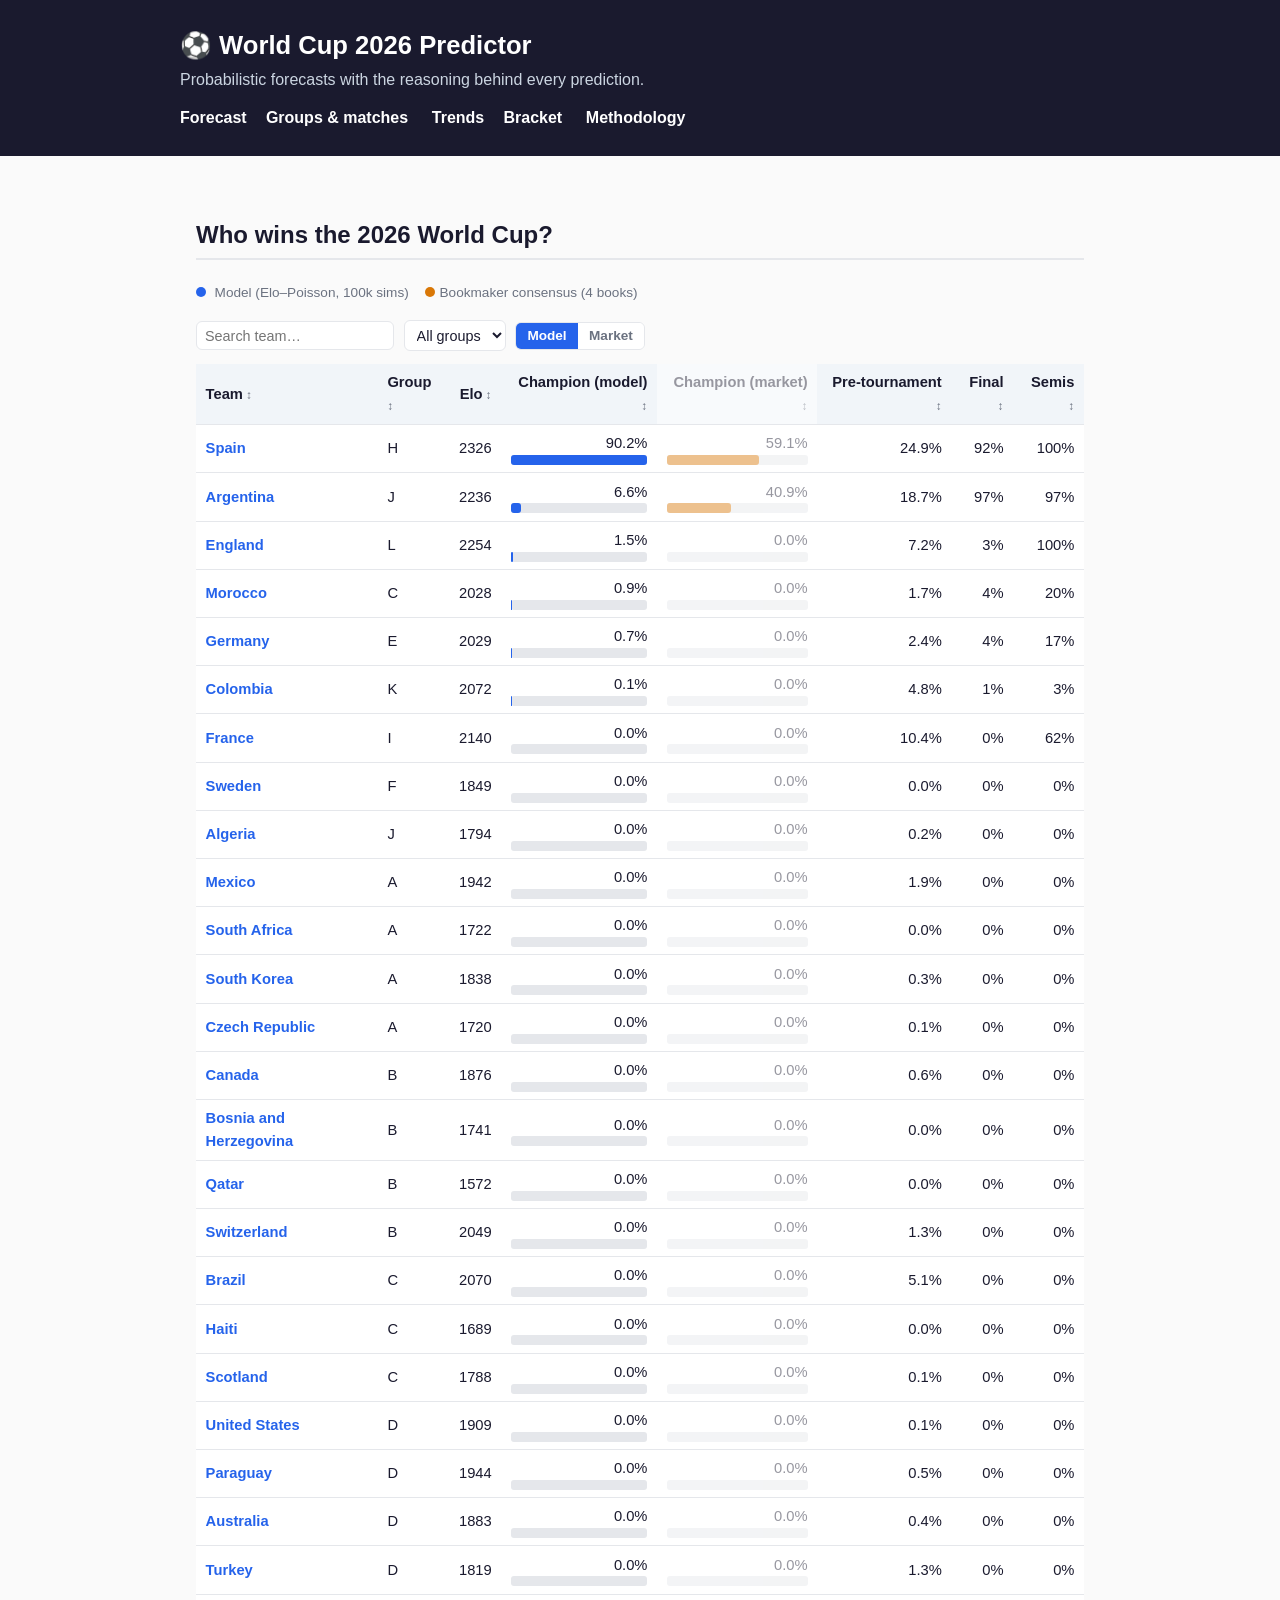
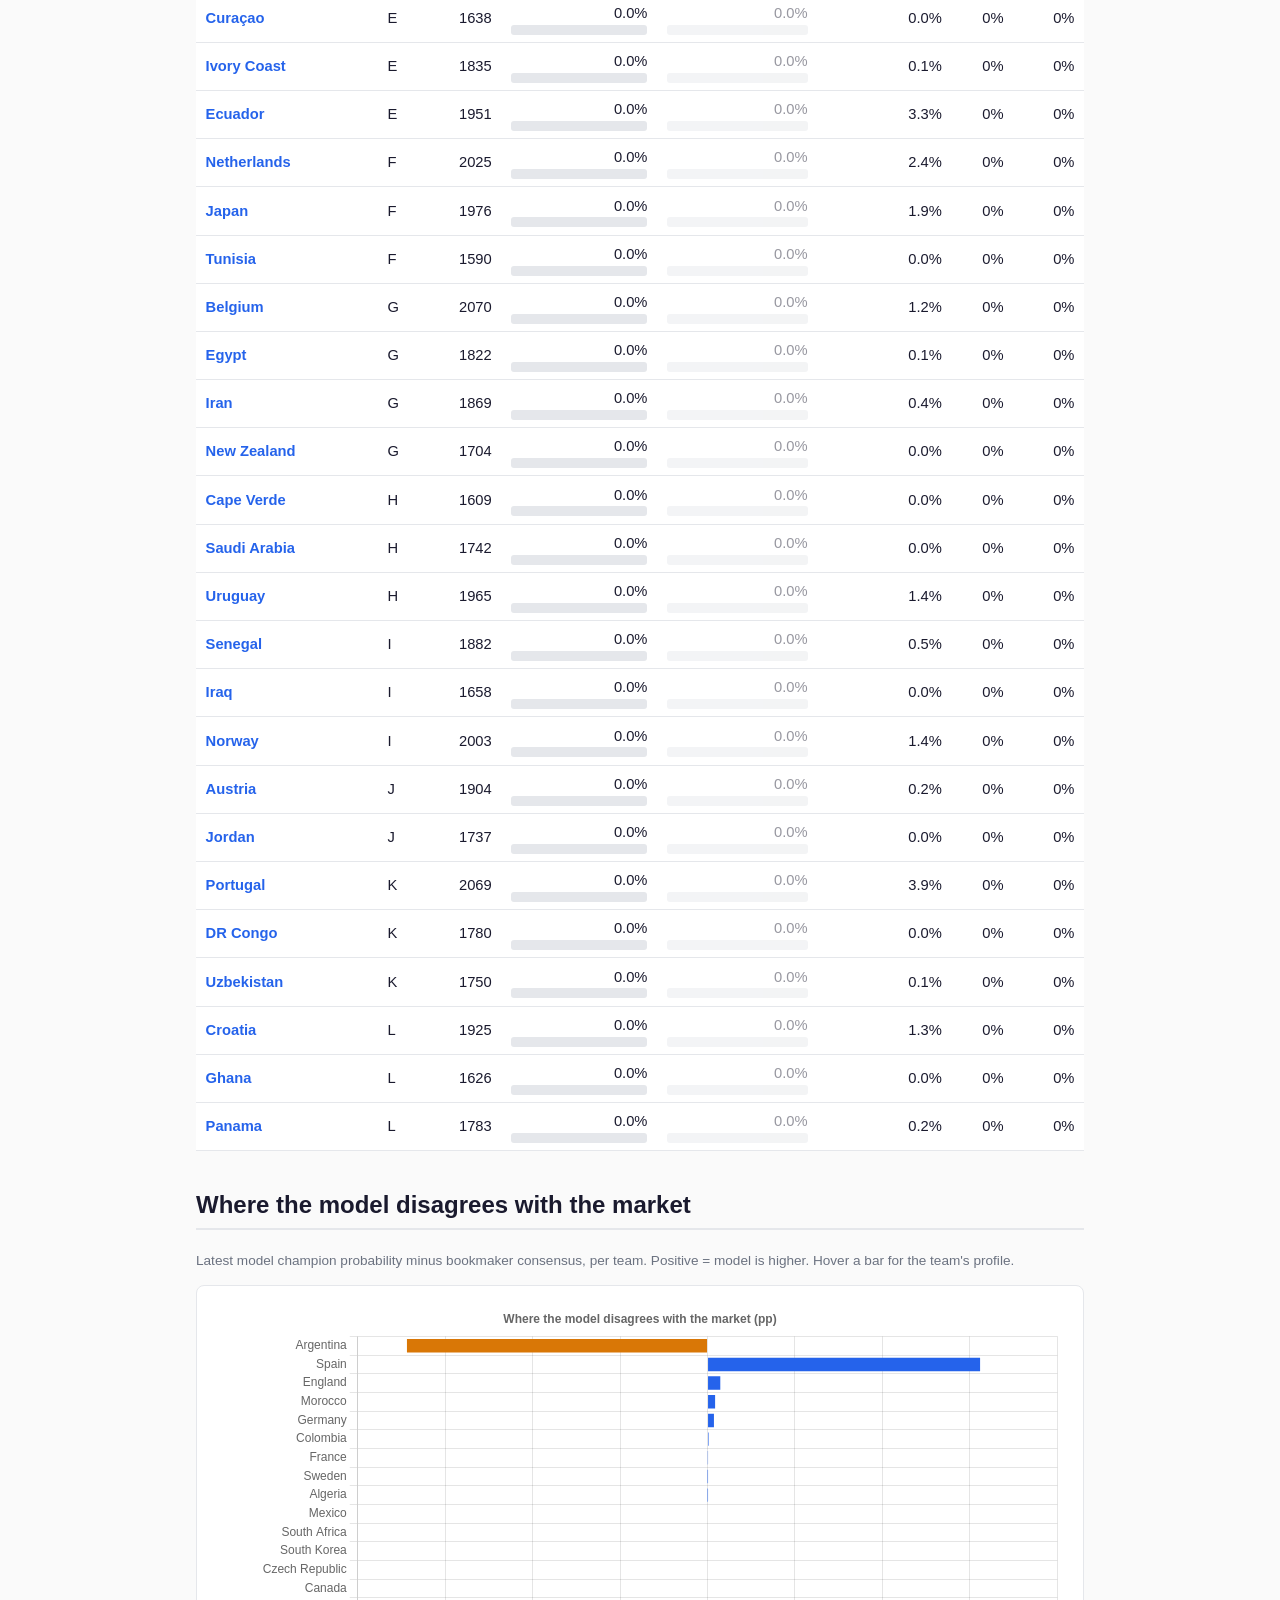
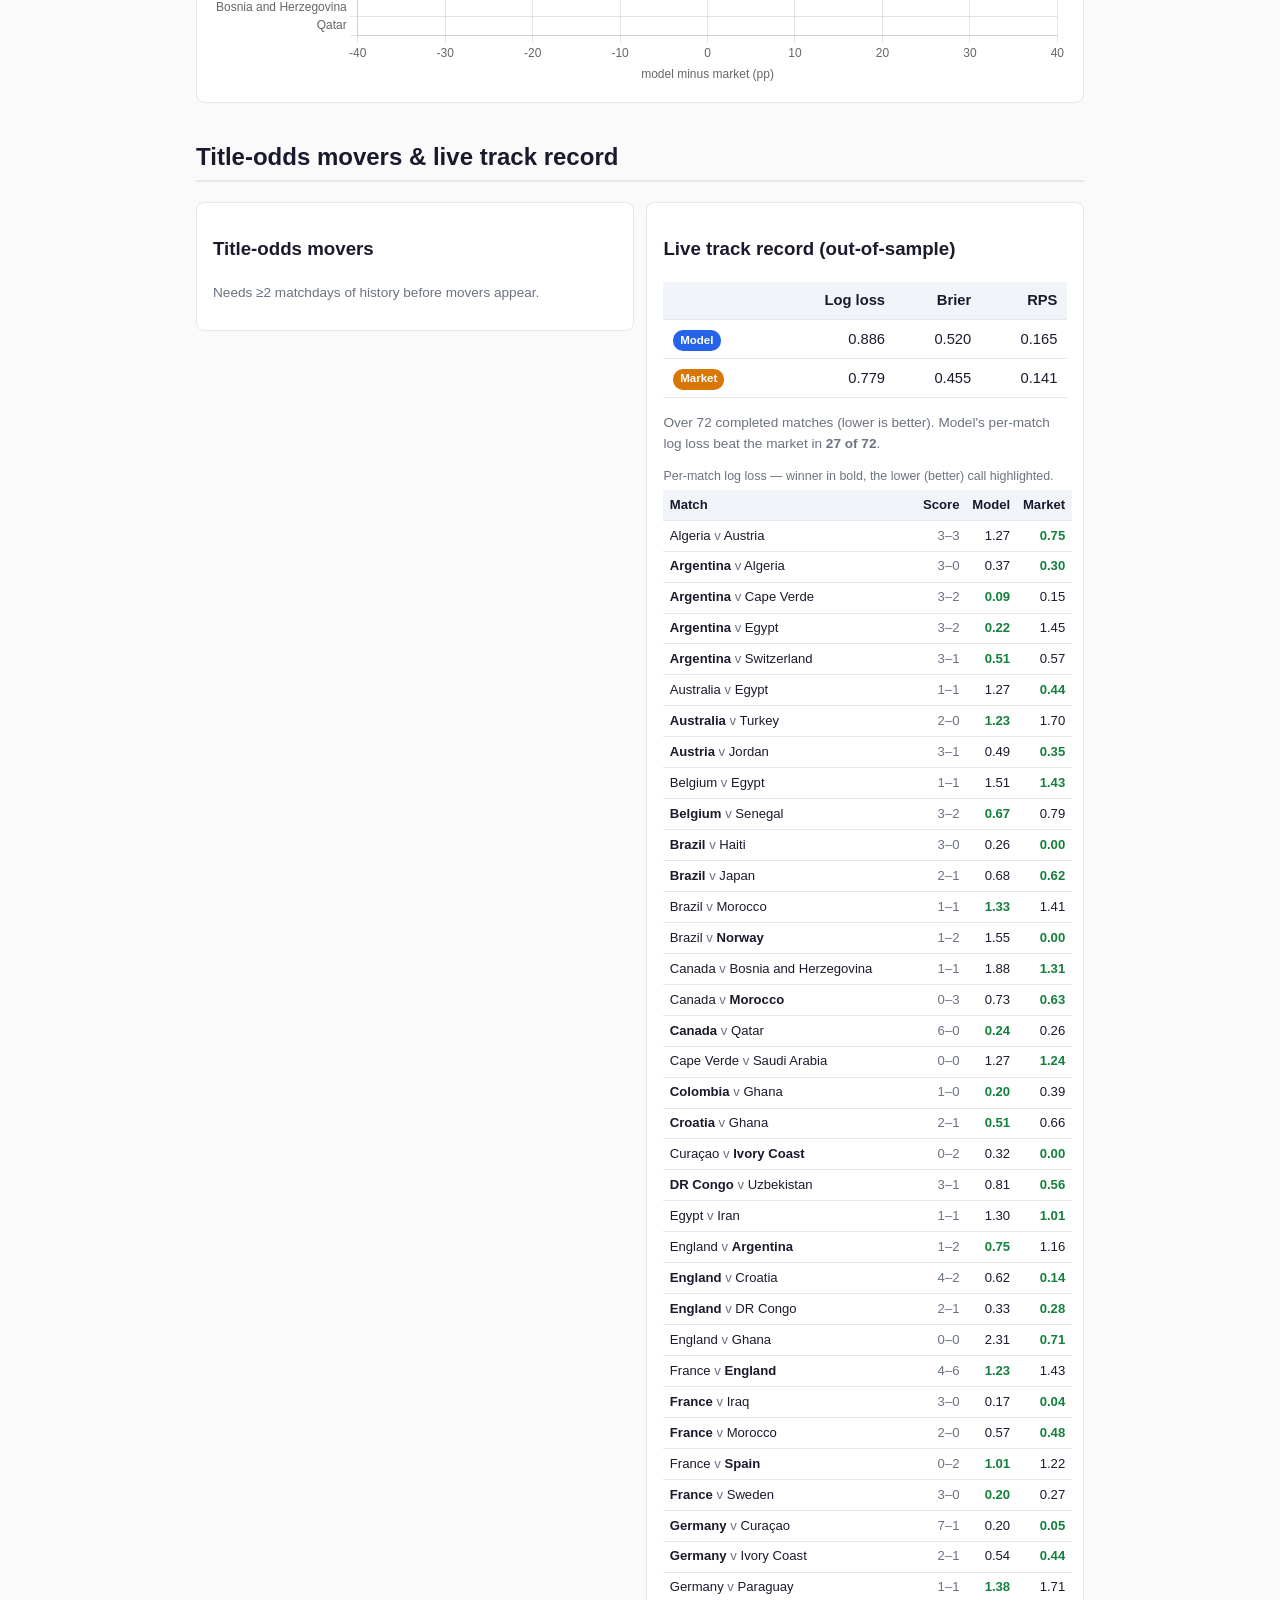
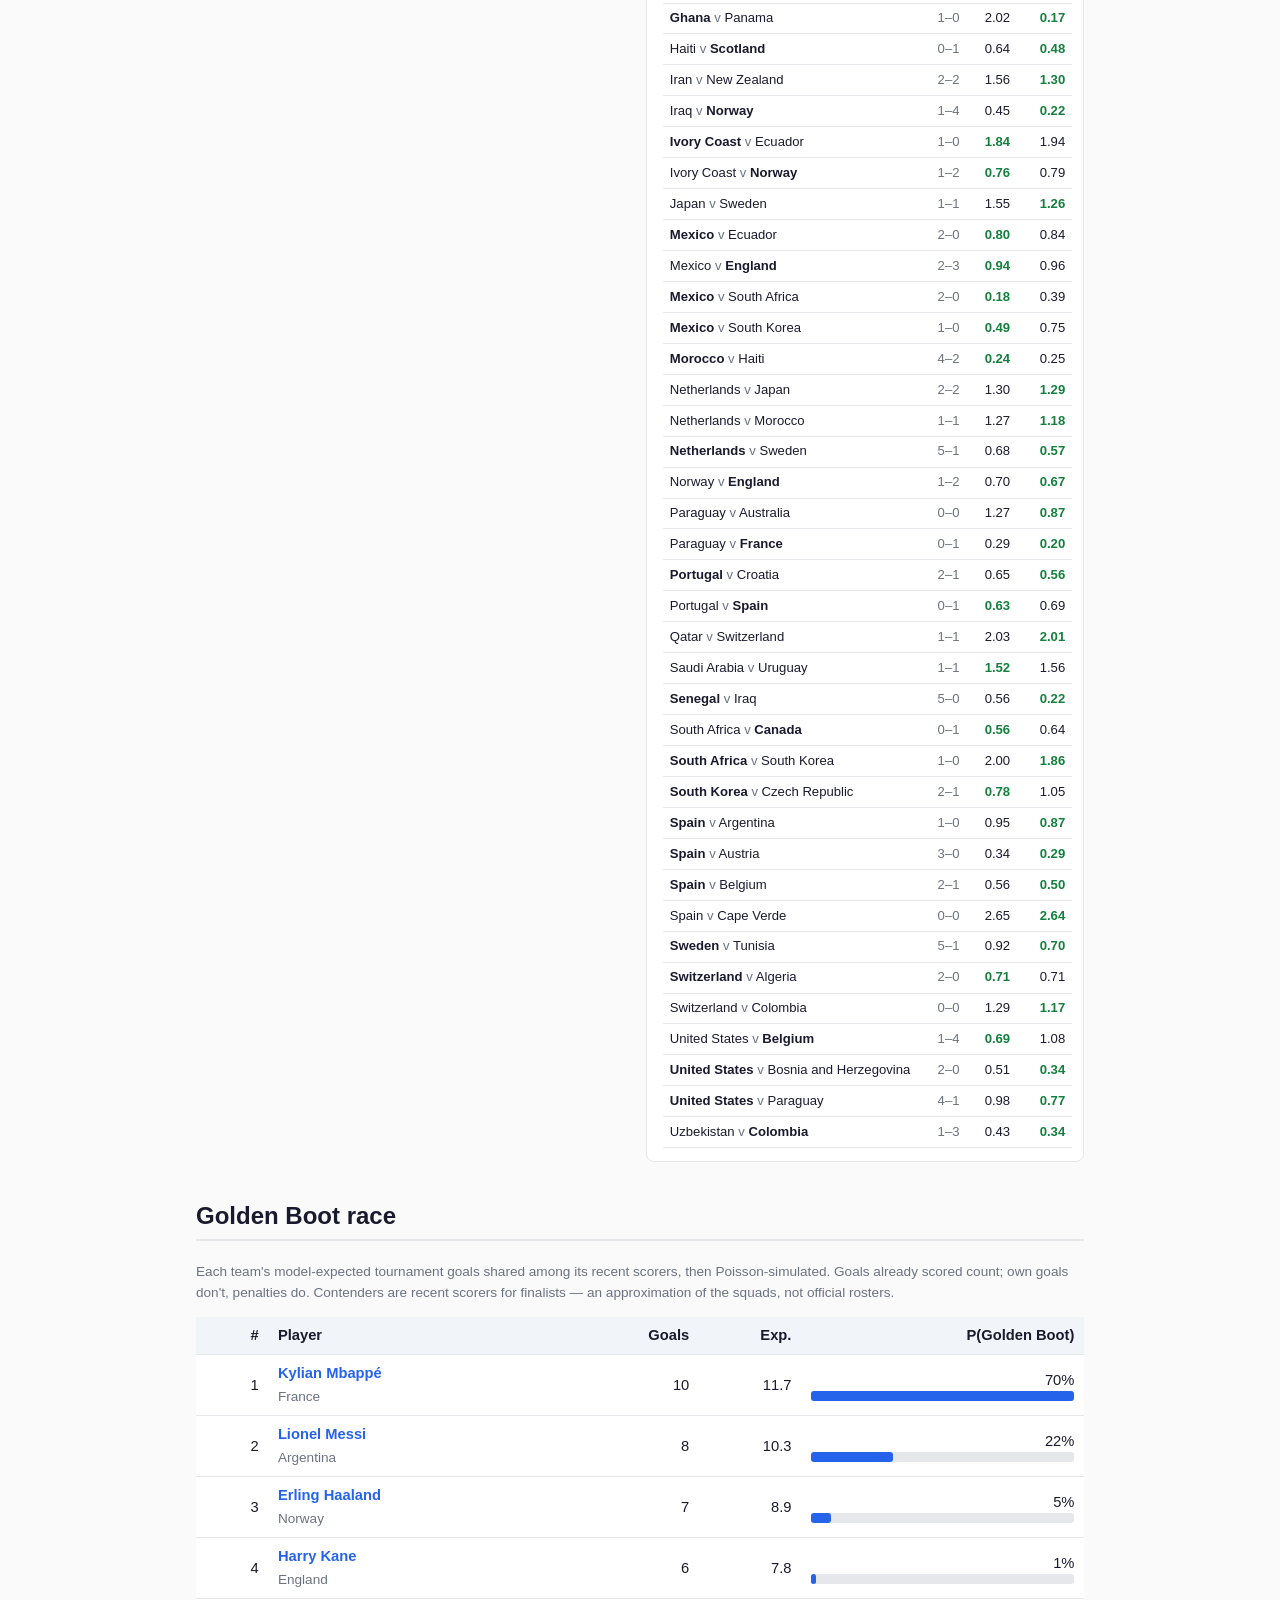
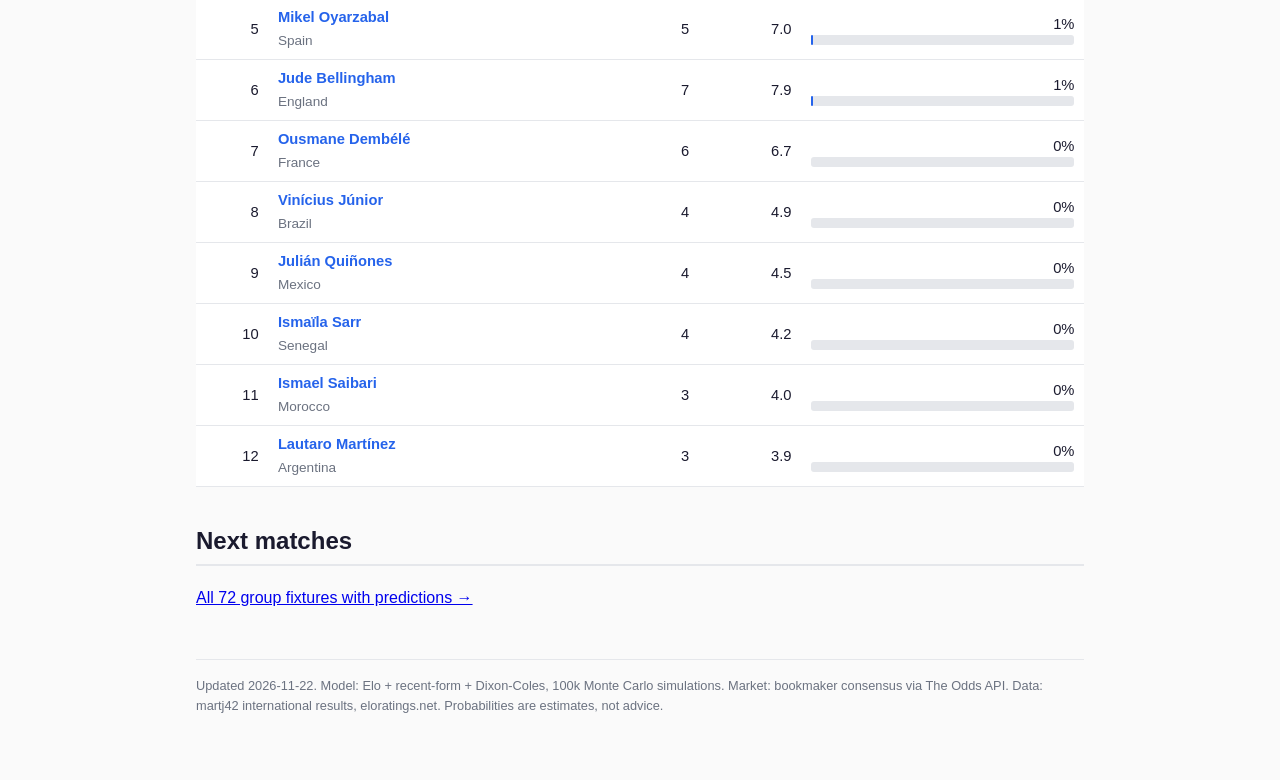
==== commit 08aa6bf2: "Daily update 2026-11-22" ====
--- a/docs/index.html
+++ b/docs/index.html
@@ -43,7 +43,7 @@
 <table><tr><th class="num">#</th><th>Player</th><th class="num">Goals</th>
 <th class="num">Exp.</th><th class="num">P(Golden Boot)</th></tr><tr><td class='num'>1</td><td><a class='team-link' data-team="France">Kylian Mbappé</a><br><span class='muted'>France</span></td><td class='num'>10</td><td class='num'>11.7</td><td class='num'>70%<div class="bar"><div class="model" style="width:100.0%"></div></div></td></tr><tr><td class='num'>2</td><td><a class='team-link' data-team="Argentina">Lionel Messi</a><br><span class='muted'>Argentina</span></td><td class='num'>8</td><td class='num'>10.3</td><td class='num'>22%<div class="bar"><div class="model" style="width:31.1%"></div></div></td></tr><tr><td class='num'>3</td><td><a class='team-link' data-team="Norway">Erling Haaland</a><br><span class='muted'>Norway</span></td><td class='num'>7</td><td class='num'>8.9</td><td class='num'>5%<div class="bar"><div class="model" style="width:7.6%"></div></div></td></tr><tr><td class='num'>4</td><td><a class='team-link' data-team="England">Harry Kane</a><br><span class='muted'>England</span></td><td class='num'>6</td><td class='num'>7.8</td><td class='num'>1%<div class="bar"><div class="model" style="width:2.1%"></div></div></td></tr><tr><td class='num'>5</td><td><a class='team-link' data-team="Spain">Mikel Oyarzabal</a><br><span class='muted'>Spain</span></td><td class='num'>5</td><td class='num'>7.0</td><td class='num'>1%<div class="bar"><div class="model" style="width:0.9%"></div></div></td></tr><tr><td class='num'>6</td><td><a class='team-link' data-team="England">Jude Bellingham</a><br><span class='muted'>England</span></td><td class='num'>7</td><td class='num'>7.9</td><td class='num'>1%<div class="bar"><div class="model" style="width:0.8%"></div></div></td></tr><tr><td class='num'>7</td><td><a class='team-link' data-team="France">Ousmane Dembélé</a><br><span class='muted'>France</span></td><td class='num'>6</td><td class='num'>6.7</td><td class='num'>0%<div class="bar"><div class="model" style="width:0.0%"></div></div></td></tr><tr><td class='num'>8</td><td><a class='team-link' data-team="Brazil">Vinícius Júnior</a><br><span class='muted'>Brazil</span></td><td class='num'>4</td><td class='num'>4.9</td><td class='num'>0%<div class="bar"><div class="model" style="width:0.0%"></div></div></td></tr><tr><td class='num'>9</td><td><a class='team-link' data-team="Mexico">Julián Quiñones</a><br><span class='muted'>Mexico</span></td><td class='num'>4</td><td class='num'>4.5</td><td class='num'>0%<div class="bar"><div class="model" style="width:0.0%"></div></div></td></tr><tr><td class='num'>10</td><td><a class='team-link' data-team="Senegal">Ismaïla Sarr</a><br><span class='muted'>Senegal</span></td><td class='num'>4</td><td class='num'>4.2</td><td class='num'>0%<div class="bar"><div class="model" style="width:0.0%"></div></div></td></tr><tr><td class='num'>11</td><td><a class='team-link' data-team="Morocco">Ismael Saibari</a><br><span class='muted'>Morocco</span></td><td class='num'>3</td><td class='num'>4.0</td><td class='num'>0%<div class="bar"><div class="model" style="width:0.0%"></div></div></td></tr><tr><td class='num'>12</td><td><a class='team-link' data-team="Argentina">Lautaro Martínez</a><br><span class='muted'>Argentina</span></td><td class='num'>3</td><td class='num'>3.9</td><td class='num'>0%<div class="bar"><div class="model" style="width:0.0%"></div></div></td></tr></table>
 <h2>Next matches</h2>
-<p><a href="groups.html">All 72 group fixtures with predictions →</a></p><footer>Updated 2026-11-21. Model: Elo + recent-form + Dixon-Coles, 100k Monte Carlo
+<p><a href="groups.html">All 72 group fixtures with predictions →</a></p><footer>Updated 2026-11-22. Model: Elo + recent-form + Dixon-Coles, 100k Monte Carlo
 simulations. Market: bookmaker consensus via The Odds API. Data: martj42
 international results, eloratings.net. Probabilities are estimates, not advice.
 </footer></main>
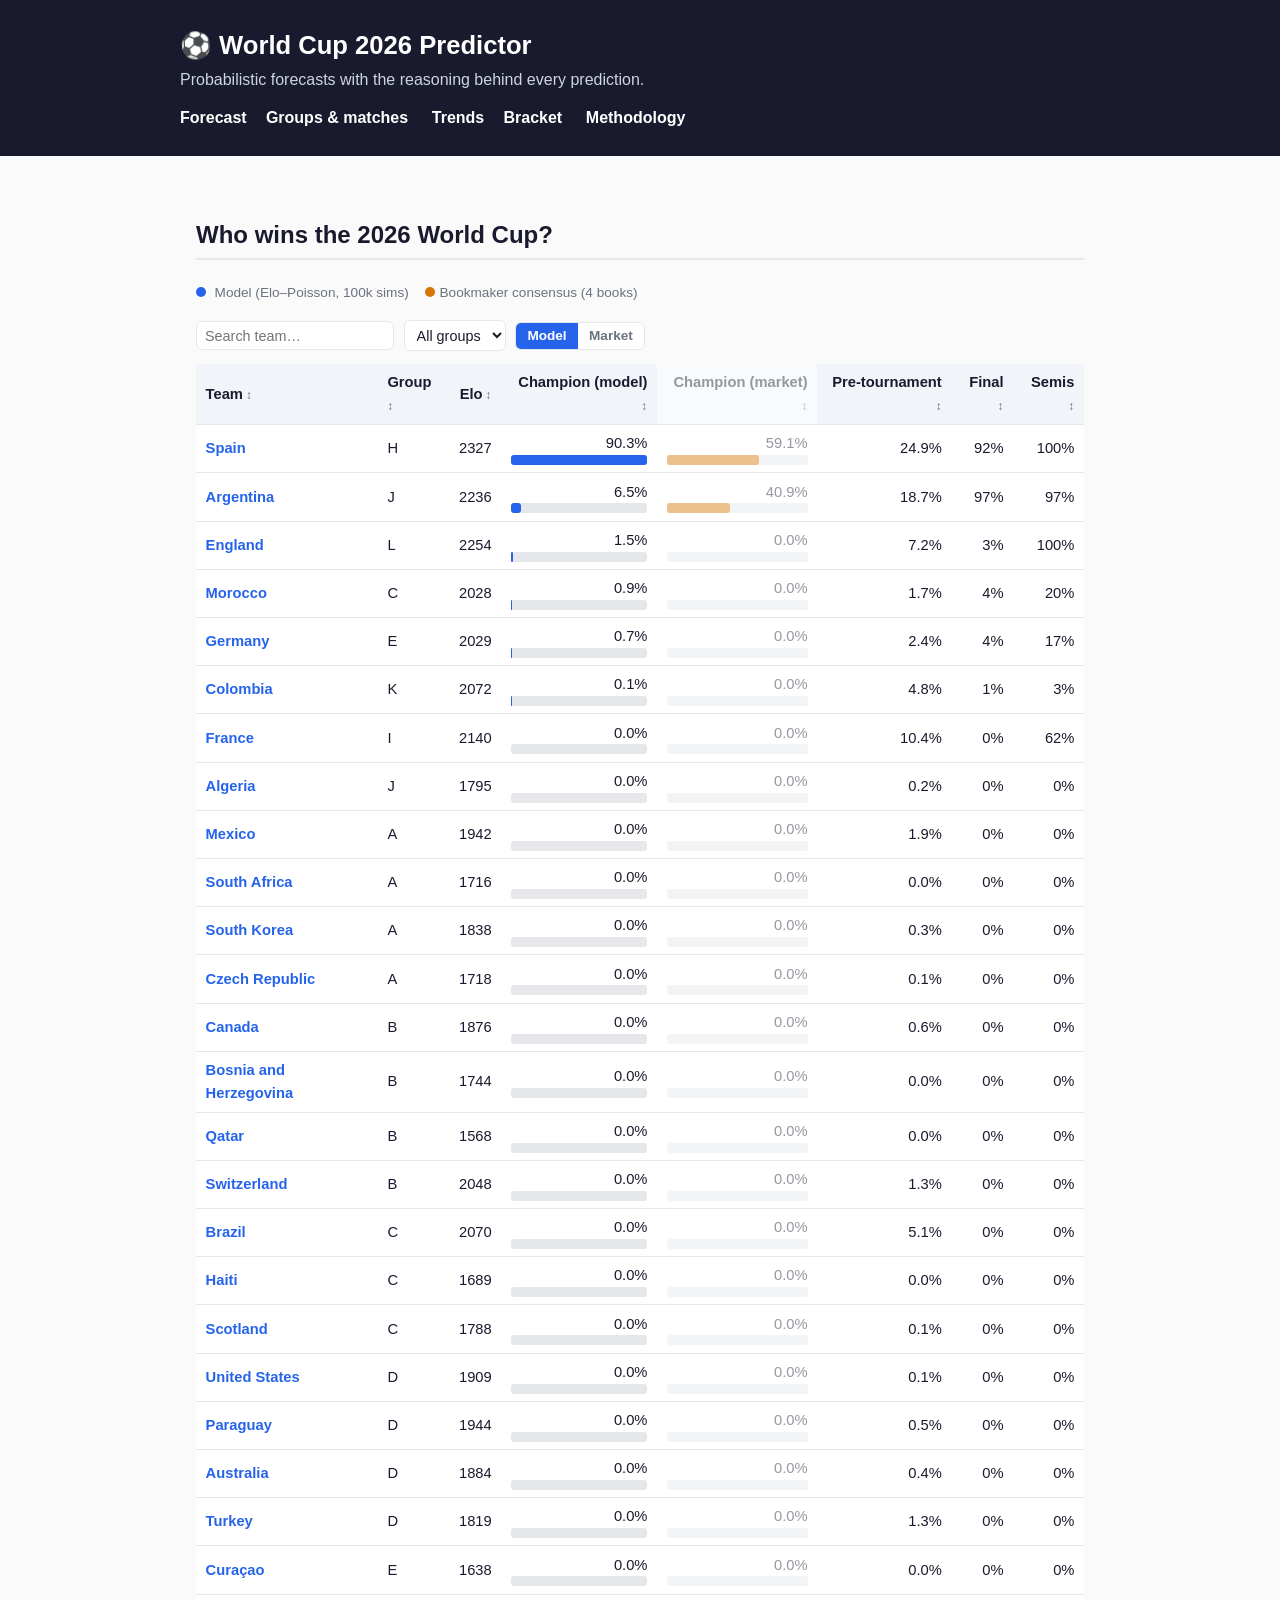
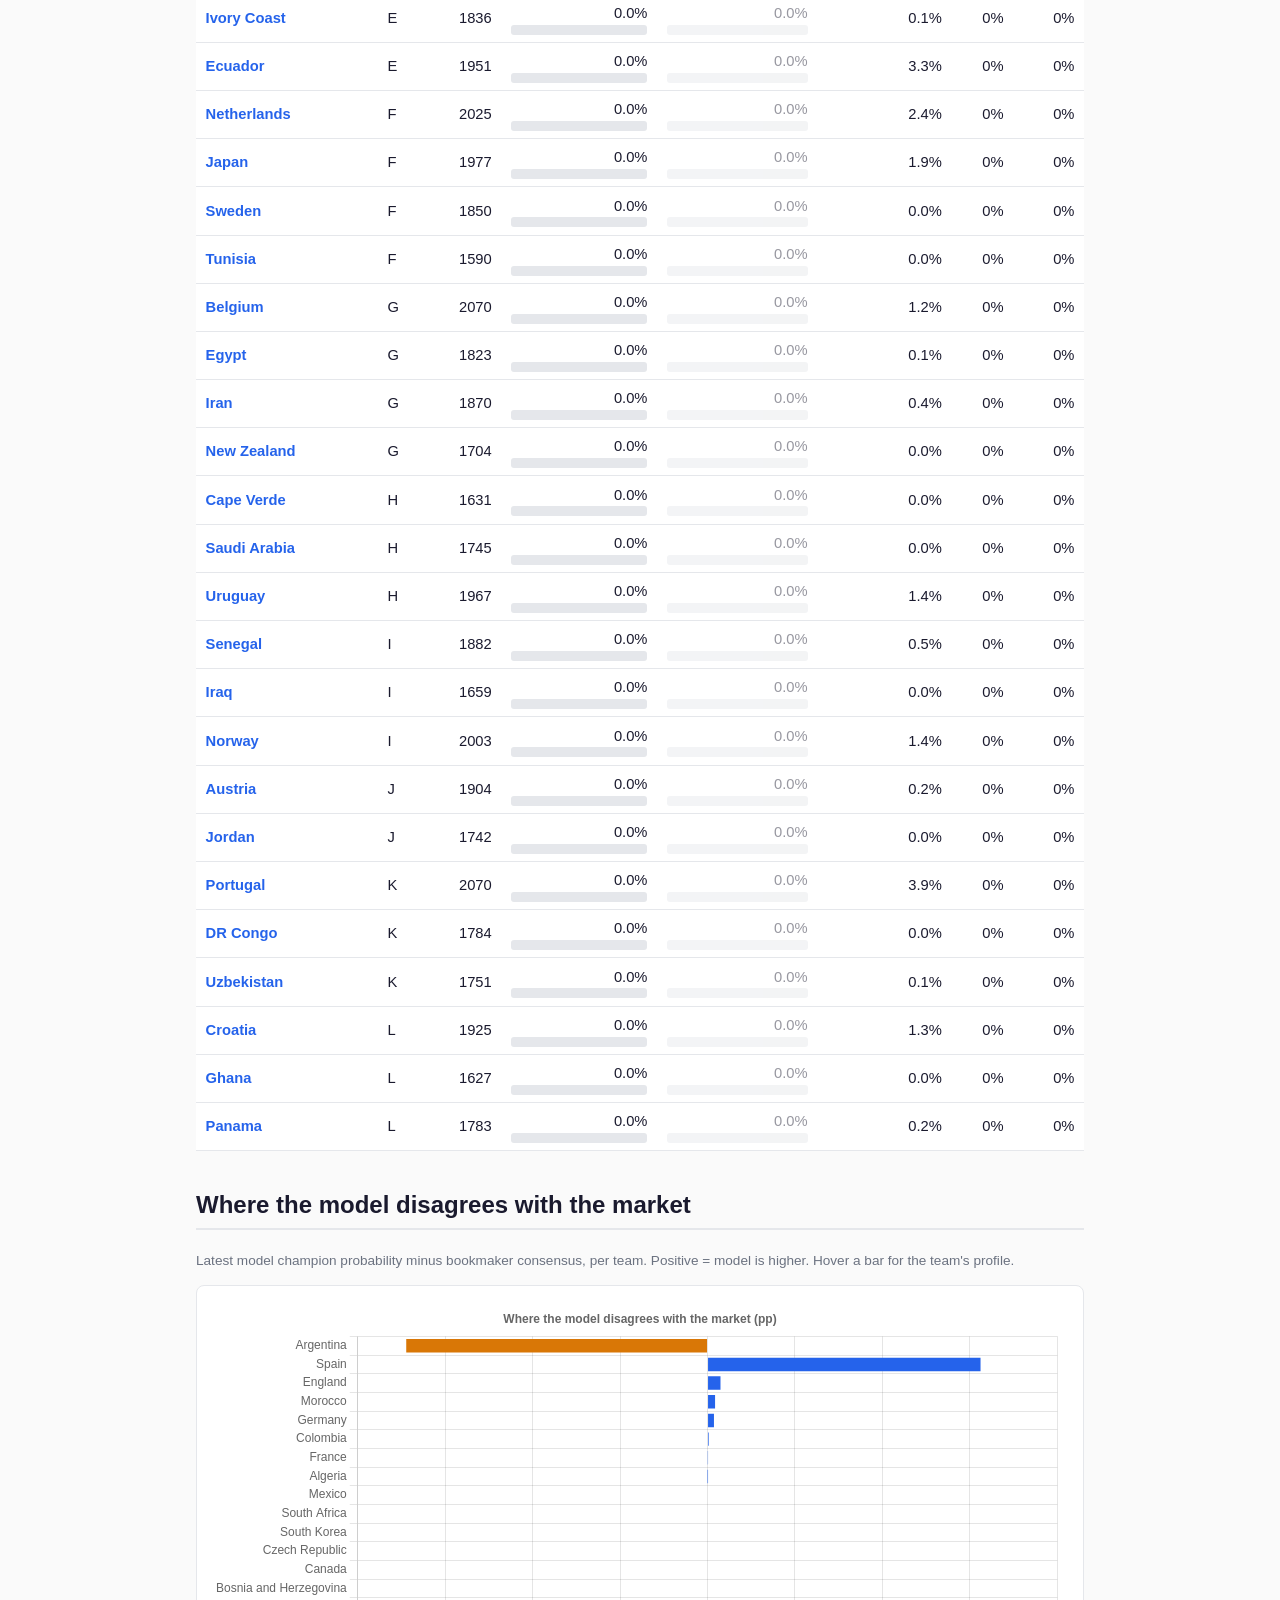
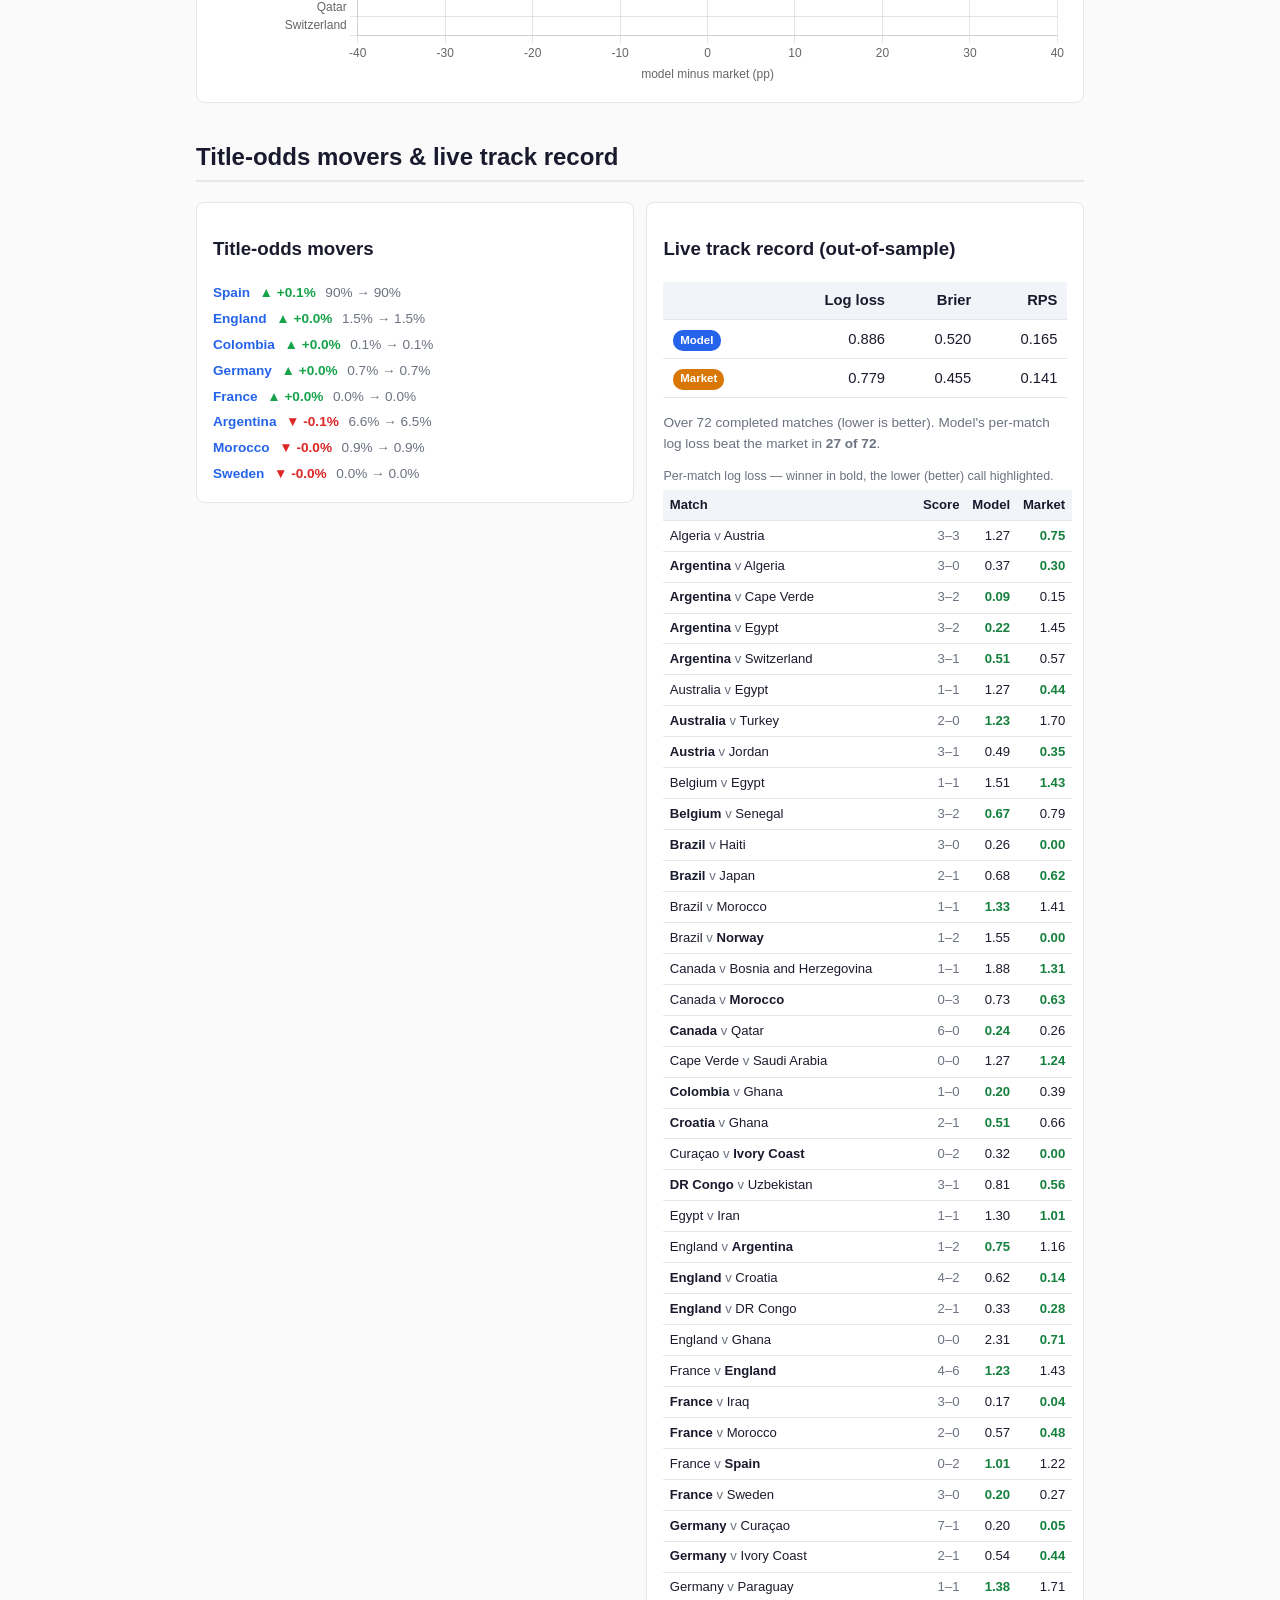
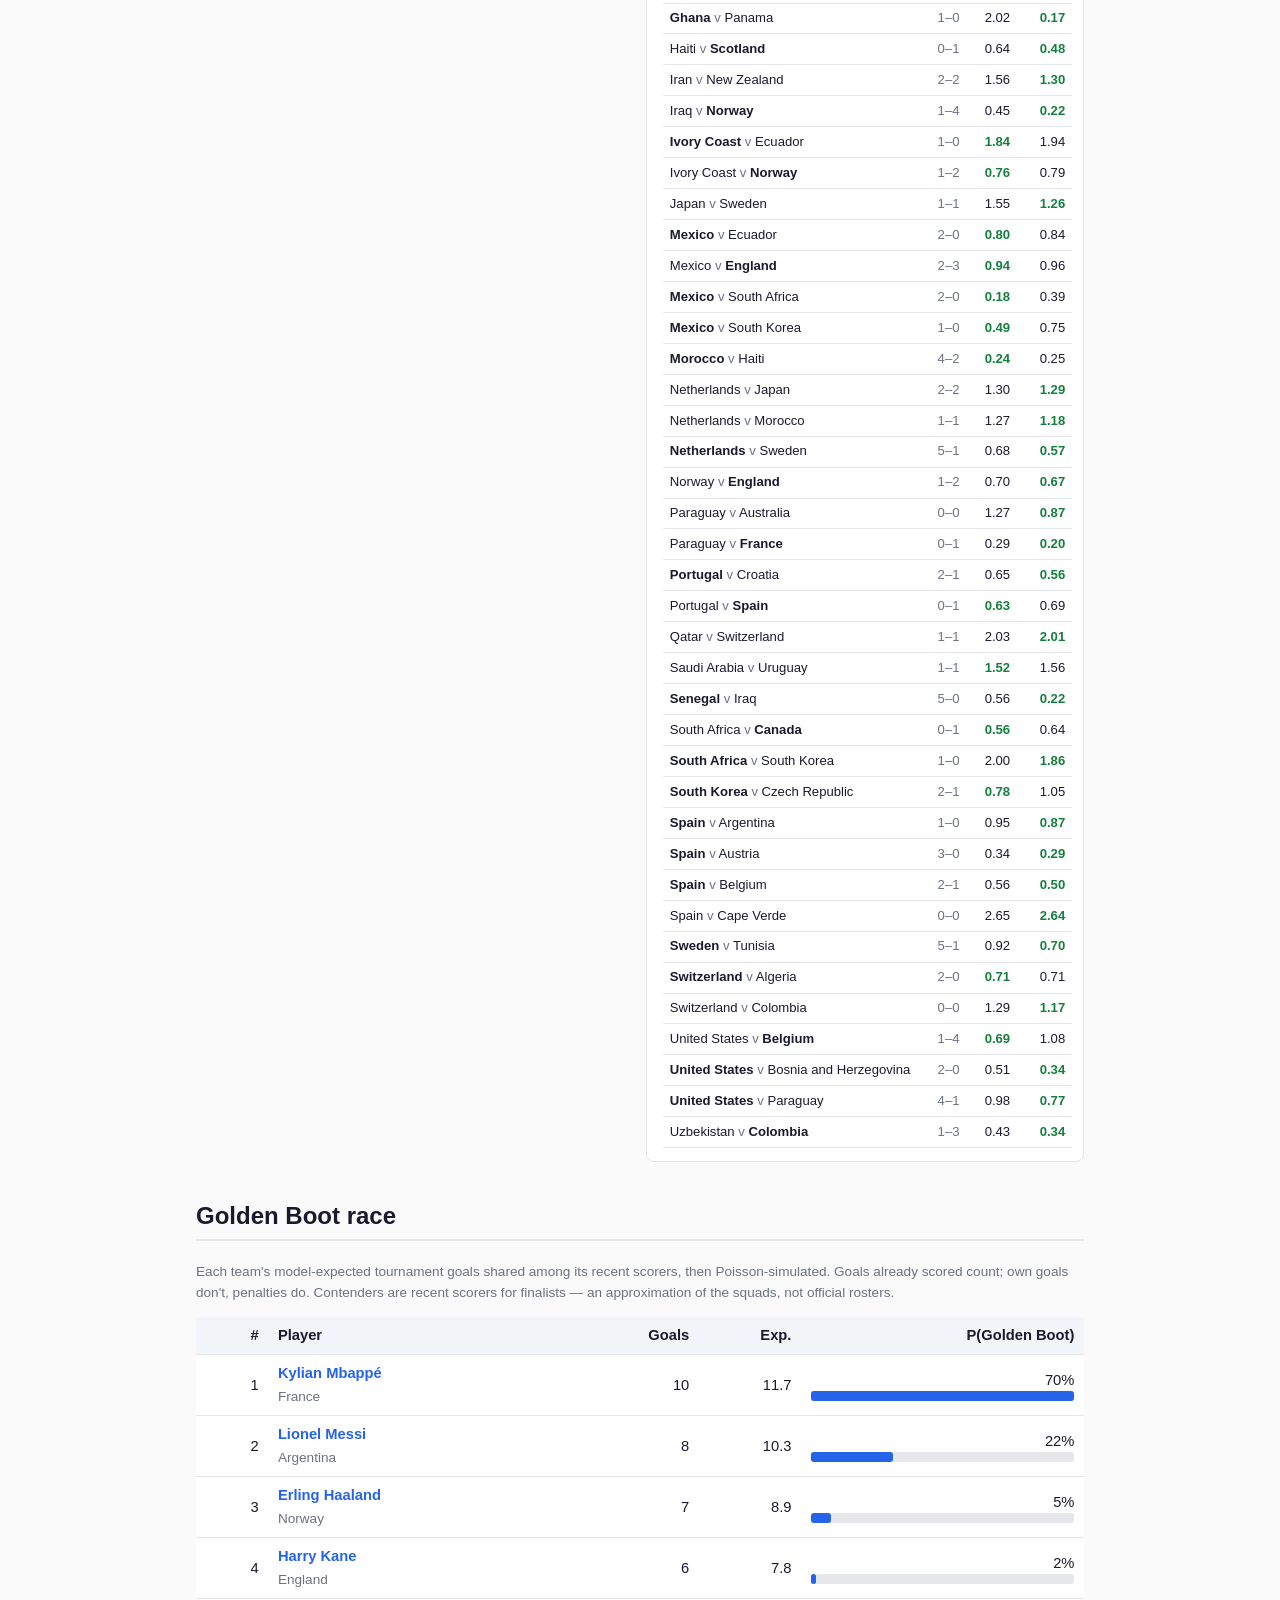
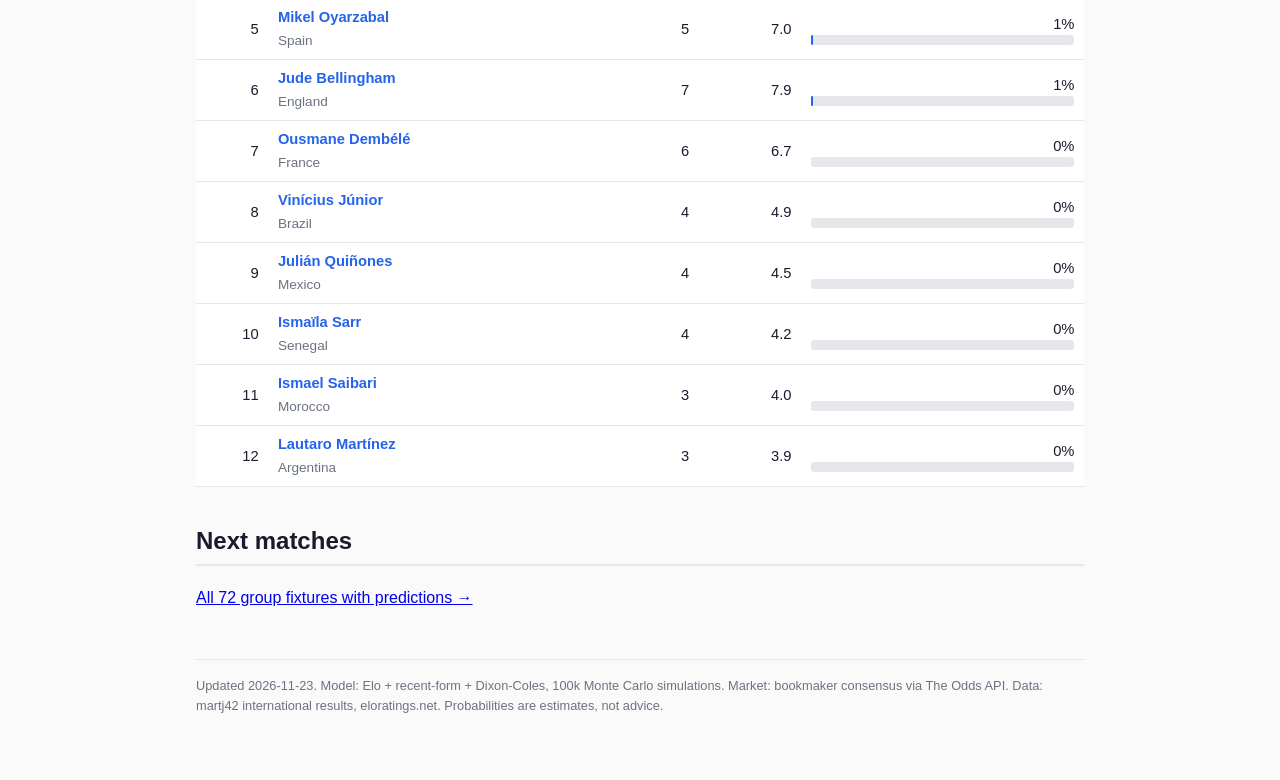
==== commit 7ce9f1dc: "Daily update 2026-11-23" ====
--- a/docs/index.html
+++ b/docs/index.html
@@ -27,7 +27,7 @@
 <th class="sortable num" data-key="pre">Pre-tournament</th>
 <th class="sortable num" data-key="reach_final">Final</th>
 <th class="sortable num" data-key="reach_sf">Semis</th></tr></thead>
-<tbody><tr data-group='H'><td><a class='team-link' data-team="Spain">Spain</a></td><td>H</td><td class='num' data-v='2326'>2326</td><td class='num' data-v='0.90228'>90.2%<div class="bar"><div class="model" style="width:100.0%"></div></div></td><td class='num' data-v='0.590603130979893'>59.1%<div class="bar"><div class="market" style="width:65.5%"></div></div></td><td class='num' data-v='0.24895'>24.9%</td><td class='num' data-v='0.91588'>92%</td><td class='num' data-v='0.99765'>100%</td></tr><tr data-group='J'><td><a class='team-link' data-team="Argentina">Argentina</a></td><td>J</td><td class='num' data-v='2236'>2236</td><td class='num' data-v='0.06566'>6.6%<div class="bar"><div class="model" style="width:7.3%"></div></div></td><td class='num' data-v='0.40939686902010697'>40.9%<div class="bar"><div class="market" style="width:45.4%"></div></div></td><td class='num' data-v='0.18666'>18.7%</td><td class='num' data-v='0.9663'>97%</td><td class='num' data-v='0.9663'>97%</td></tr><tr data-group='L'><td><a class='team-link' data-team="England">England</a></td><td>L</td><td class='num' data-v='2254'>2254</td><td class='num' data-v='0.01458'>1.5%<div class="bar"><div class="model" style="width:1.6%"></div></div></td><td class='num' data-v='0.0'>0.0%<div class="bar"><div class="market" style="width:0.0%"></div></div></td><td class='num' data-v='0.07181'>7.2%</td><td class='num' data-v='0.02768'>3%</td><td class='num' data-v='1.0'>100%</td></tr><tr data-group='C'><td><a class='team-link' data-team="Morocco">Morocco</a></td><td>C</td><td class='num' data-v='2028'>2028</td><td class='num' data-v='0.00865'>0.9%<div class="bar"><div class="model" style="width:1.0%"></div></div></td><td class='num' data-v='0.0'>0.0%<div class="bar"><div class="market" style="width:0.0%"></div></div></td><td class='num' data-v='0.01656'>1.7%</td><td class='num' data-v='0.04489'>4%</td><td class='num' data-v='0.20051'>20%</td></tr><tr data-group='E'><td><a class='team-link' data-team="Germany">Germany</a></td><td>E</td><td class='num' data-v='2029'>2029</td><td class='num' data-v='0.00732'>0.7%<div class="bar"><div class="model" style="width:0.8%"></div></div></td><td class='num' data-v='0.0'>0.0%<div class="bar"><div class="market" style="width:0.0%"></div></div></td><td class='num' data-v='0.02367'>2.4%</td><td class='num' data-v='0.03743'>4%</td><td class='num' data-v='0.17425'>17%</td></tr><tr data-group='K'><td><a class='team-link' data-team="Colombia">Colombia</a></td><td>K</td><td class='num' data-v='2072'>2072</td><td class='num' data-v='0.00121'>0.1%<div class="bar"><div class="model" style="width:0.1%"></div></div></td><td class='num' data-v='0.0'>0.0%<div class="bar"><div class="market" style="width:0.0%"></div></div></td><td class='num' data-v='0.04762'>4.8%</td><td class='num' data-v='0.00569'>1%</td><td class='num' data-v='0.0292'>3%</td></tr><tr data-group='I'><td><a class='team-link' data-team="France">France</a></td><td>I</td><td class='num' data-v='2140'>2140</td><td class='num' data-v='0.00027'>0.0%<div class="bar"><div class="model" style="width:0.0%"></div></div></td><td class='num' data-v='0.0'>0.0%<div class="bar"><div class="market" style="width:0.0%"></div></div></td><td class='num' data-v='0.10377'>10.4%</td><td class='num' data-v='0.00127'>0%</td><td class='num' data-v='0.62097'>62%</td></tr><tr data-group='F'><td><a class='team-link' data-team="Sweden">Sweden</a></td><td>F</td><td class='num' data-v='1849'>1849</td><td class='num' data-v='2e-05'>0.0%<div class="bar"><div class="model" style="width:0.0%"></div></div></td><td class='num' data-v='0.0'>0.0%<div class="bar"><div class="market" style="width:0.0%"></div></div></td><td class='num' data-v='0.00021'>0.0%</td><td class='num' data-v='0.00033'>0%</td><td class='num' data-v='0.0045'>0%</td></tr><tr data-group='J'><td><a class='team-link' data-team="Algeria">Algeria</a></td><td>J</td><td class='num' data-v='1794'>1794</td><td class='num' data-v='1e-05'>0.0%<div class="bar"><div class="model" style="width:0.0%"></div></div></td><td class='num' data-v='0.0'>0.0%<div class="bar"><div class="market" style="width:0.0%"></div></div></td><td class='num' data-v='0.00215'>0.2%</td><td class='num' data-v='0.0004'>0%</td><td class='num' data-v='0.00235'>0%</td></tr><tr data-group='A'><td><a class='team-link' data-team="Mexico">Mexico</a></td><td>A</td><td class='num' data-v='1942'>1942</td><td class='num' data-v='0.0'>0.0%<div class="bar"><div class="model" style="width:0.0%"></div></div></td><td class='num' data-v='0.0'>0.0%<div class="bar"><div class="market" style="width:0.0%"></div></div></td><td class='num' data-v='0.0187'>1.9%</td><td class='num' data-v='0.0'>0%</td><td class='num' data-v='0.0'>0%</td></tr><tr data-group='A'><td><a class='team-link' data-team="South Africa">South Africa</a></td><td>A</td><td class='num' data-v='1722'>1722</td><td class='num' data-v='0.0'>0.0%<div class="bar"><div class="model" style="width:0.0%"></div></div></td><td class='num' data-v='0.0'>0.0%<div class="bar"><div class="market" style="width:0.0%"></div></div></td><td class='num' data-v='0.0'>0.0%</td><td class='num' data-v='0.0'>0%</td><td class='num' data-v='0.0'>0%</td></tr><tr data-group='A'><td><a class='team-link' data-team="South Korea">South Korea</a></td><td>A</td><td class='num' data-v='1838'>1838</td><td class='num' data-v='0.0'>0.0%<div class="bar"><div class="model" style="width:0.0%"></div></div></td><td class='num' data-v='0.0'>0.0%<div class="bar"><div class="market" style="width:0.0%"></div></div></td><td class='num' data-v='0.0029'>0.3%</td><td class='num' data-v='0.0'>0%</td><td class='num' data-v='0.0'>0%</td></tr><tr data-group='A'><td><a class='team-link' data-team="Czech Republic">Czech Republic</a></td><td>A</td><td class='num' data-v='1720'>1720</td><td class='num' data-v='0.0'>0.0%<div class="bar"><div class="model" style="width:0.0%"></div></div></td><td class='num' data-v='0.0'>0.0%<div class="bar"><div class="market" style="width:0.0%"></div></div></td><td class='num' data-v='0.0006'>0.1%</td><td class='num' data-v='0.0'>0%</td><td class='num' data-v='0.0'>0%</td></tr><tr data-group='B'><td><a class='team-link' data-team="Canada">Canada</a></td><td>B</td><td class='num' data-v='1876'>1876</td><td class='num' data-v='0.0'>0.0%<div class="bar"><div class="model" style="width:0.0%"></div></div></td><td class='num' data-v='0.0'>0.0%<div class="bar"><div class="market" style="width:0.0%"></div></div></td><td class='num' data-v='0.00601'>0.6%</td><td class='num' data-v='0.0'>0%</td><td class='num' data-v='0.0'>0%</td></tr><tr data-group='B'><td><a class='team-link' data-team="Bosnia and Herzegovina">Bosnia and Herzegovina</a></td><td>B</td><td class='num' data-v='1741'>1741</td><td class='num' data-v='0.0'>0.0%<div class="bar"><div class="model" style="width:0.0%"></div></div></td><td class='num' data-v='0.0'>0.0%<div class="bar"><div class="market" style="width:0.0%"></div></div></td><td class='num' data-v='0.0'>0.0%</td><td class='num' data-v='0.00013'>0%</td><td class='num' data-v='0.00427'>0%</td></tr><tr data-group='B'><td><a class='team-link' data-team="Qatar">Qatar</a></td><td>B</td><td class='num' data-v='1572'>1572</td><td class='num' data-v='0.0'>0.0%<div class="bar"><div class="model" style="width:0.0%"></div></div></td><td class='num' data-v='0.0'>0.0%<div class="bar"><div class="market" style="width:0.0%"></div></div></td><td class='num' data-v='0.0'>0.0%</td><td class='num' data-v='0.0'>0%</td><td class='num' data-v='0.0'>0%</td></tr><tr data-group='B'><td><a class='team-link' data-team="Switzerland">Switzerland</a></td><td>B</td><td class='num' data-v='2049'>2049</td><td class='num' data-v='0.0'>0.0%<div class="bar"><div class="model" style="width:0.0%"></div></div></td><td class='num' data-v='0.0'>0.0%<div class="bar"><div class="market" style="width:0.0%"></div></div></td><td class='num' data-v='0.01278'>1.3%</td><td class='num' data-v='0.0'>0%</td><td class='num' data-v='0.0'>0%</td></tr><tr data-group='C'><td><a class='team-link' data-team="Brazil">Brazil</a></td><td>C</td><td class='num' data-v='2070'>2070</td><td class='num' data-v='0.0'>0.0%<div class="bar"><div class="model" style="width:0.0%"></div></div></td><td class='num' data-v='0.0'>0.0%<div class="bar"><div class="market" style="width:0.0%"></div></div></td><td class='num' data-v='0.0512'>5.1%</td><td class='num' data-v='0.0'>0%</td><td class='num' data-v='0.0'>0%</td></tr><tr data-group='C'><td><a class='team-link' data-team="Haiti">Haiti</a></td><td>C</td><td class='num' data-v='1689'>1689</td><td class='num' data-v='0.0'>0.0%<div class="bar"><div class="model" style="width:0.0%"></div></div></td><td class='num' data-v='0.0'>0.0%<div class="bar"><div class="market" style="width:0.0%"></div></div></td><td class='num' data-v='5e-05'>0.0%</td><td class='num' data-v='0.0'>0%</td><td class='num' data-v='0.0'>0%</td></tr><tr data-group='C'><td><a class='team-link' data-team="Scotland">Scotland</a></td><td>C</td><td class='num' data-v='1788'>1788</td><td class='num' data-v='0.0'>0.0%<div class="bar"><div class="model" style="width:0.0%"></div></div></td><td class='num' data-v='0.0'>0.0%<div class="bar"><div class="market" style="width:0.0%"></div></div></td><td class='num' data-v='0.00128'>0.1%</td><td class='num' data-v='0.0'>0%</td><td class='num' data-v='0.0'>0%</td></tr><tr data-group='D'><td><a class='team-link' data-team="United States">United States</a></td><td>D</td><td class='num' data-v='1909'>1909</td><td class='num' data-v='0.0'>0.0%<div class="bar"><div class="model" style="width:0.0%"></div></div></td><td class='num' data-v='0.0'>0.0%<div class="bar"><div class="market" style="width:0.0%"></div></div></td><td class='num' data-v='0.001'>0.1%</td><td class='num' data-v='0.0'>0%</td><td class='num' data-v='0.0'>0%</td></tr><tr data-group='D'><td><a class='team-link' data-team="Paraguay">Paraguay</a></td><td>D</td><td class='num' data-v='1944'>1944</td><td class='num' data-v='0.0'>0.0%<div class="bar"><div class="model" style="width:0.0%"></div></div></td><td class='num' data-v='0.0'>0.0%<div class="bar"><div class="market" style="width:0.0%"></div></div></td><td class='num' data-v='0.0048'>0.5%</td><td class='num' data-v='0.0'>0%</td><td class='num' data-v='0.0'>0%</td></tr><tr data-group='D'><td><a class='team-link' data-team="Australia">Australia</a></td><td>D</td><td class='num' data-v='1883'>1883</td><td class='num' data-v='0.0'>0.0%<div class="bar"><div class="model" style="width:0.0%"></div></div></td><td class='num' data-v='0.0'>0.0%<div class="bar"><div class="market" style="width:0.0%"></div></div></td><td class='num' data-v='0.00361'>0.4%</td><td class='num' data-v='0.0'>0%</td><td class='num' data-v='0.0'>0%</td></tr><tr data-group='D'><td><a class='team-link' data-team="Turkey">Turkey</a></td><td>D</td><td class='num' data-v='1819'>1819</td><td class='num' data-v='0.0'>0.0%<div class="bar"><div class="model" style="width:0.0%"></div></div></td><td class='num' data-v='0.0'>0.0%<div class="bar"><div class="market" style="width:0.0%"></div></div></td><td class='num' data-v='0.01282'>1.3%</td><td class='num' data-v='0.0'>0%</td><td class='num' data-v='0.0'>0%</td></tr><tr data-group='E'><td><a class='team-link' data-team="Curaçao">Curaçao</a></td><td>E</td><td class='num' data-v='1638'>1638</td><td class='num' data-v='0.0'>0.0%<div class="bar"><div class="model" style="width:0.0%"></div></div></td><td class='num' data-v='0.0'>0.0%<div class="bar"><div class="market" style="width:0.0%"></div></div></td><td class='num' data-v='0.0'>0.0%</td><td class='num' data-v='0.0'>0%</td><td class='num' data-v='0.0'>0%</td></tr><tr data-group='E'><td><a class='team-link' data-team="Ivory Coast">Ivory Coast</a></td><td>E</td><td class='num' data-v='1835'>1835</td><td class='num' data-v='0.0'>0.0%<div class="bar"><div class="model" style="width:0.0%"></div></div></td><td class='num' data-v='0.0'>0.0%<div class="bar"><div class="market" style="width:0.0%"></div></div></td><td class='num' data-v='0.00069'>0.1%</td><td class='num' data-v='0.0'>0%</td><td class='num' data-v='0.0'>0%</td></tr><tr data-group='E'><td><a class='team-link' data-team="Ecuador">Ecuador</a></td><td>E</td><td class='num' data-v='1951'>1951</td><td class='num' data-v='0.0'>0.0%<div class="bar"><div class="model" style="width:0.0%"></div></div></td><td class='num' data-v='0.0'>0.0%<div class="bar"><div class="market" style="width:0.0%"></div></div></td><td class='num' data-v='0.03318'>3.3%</td><td class='num' data-v='0.0'>0%</td><td class='num' data-v='0.0'>0%</td></tr><tr data-group='F'><td><a class='team-link' data-team="Netherlands">Netherlands</a></td><td>F</td><td class='num' data-v='2025'>2025</td><td class='num' data-v='0.0'>0.0%<div class="bar"><div class="model" style="width:0.0%"></div></div></td><td class='num' data-v='0.0'>0.0%<div class="bar"><div class="market" style="width:0.0%"></div></div></td><td class='num' data-v='0.02389'>2.4%</td><td class='num' data-v='0.0'>0%</td><td class='num' data-v='0.0'>0%</td></tr><tr data-group='F'><td><a class='team-link' data-team="Japan">Japan</a></td><td>F</td><td class='num' data-v='1976'>1976</td><td class='num' data-v='0.0'>0.0%<div class="bar"><div class="model" style="width:0.0%"></div></div></td><td class='num' data-v='0.0'>0.0%<div class="bar"><div class="market" style="width:0.0%"></div></div></td><td class='num' data-v='0.01908'>1.9%</td><td class='num' data-v='0.0'>0%</td><td class='num' data-v='0.0'>0%</td></tr><tr data-group='F'><td><a class='team-link' data-team="Tunisia">Tunisia</a></td><td>F</td><td class='num' data-v='1590'>1590</td><td class='num' data-v='0.0'>0.0%<div class="bar"><div class="model" style="width:0.0%"></div></div></td><td class='num' data-v='0.0'>0.0%<div class="bar"><div class="market" style="width:0.0%"></div></div></td><td class='num' data-v='8e-05'>0.0%</td><td class='num' data-v='0.0'>0%</td><td class='num' data-v='0.0'>0%</td></tr><tr data-group='G'><td><a class='team-link' data-team="Belgium">Belgium</a></td><td>G</td><td class='num' data-v='2070'>2070</td><td class='num' data-v='0.0'>0.0%<div class="bar"><div class="model" style="width:0.0%"></div></div></td><td class='num' data-v='0.0'>0.0%<div class="bar"><div class="market" style="width:0.0%"></div></div></td><td class='num' data-v='0.01236'>1.2%</td><td class='num' data-v='0.0'>0%</td><td class='num' data-v='0.0'>0%</td></tr><tr data-group='G'><td><a class='team-link' data-team="Egypt">Egypt</a></td><td>G</td><td class='num' data-v='1822'>1822</td><td class='num' data-v='0.0'>0.0%<div class="bar"><div class="model" style="width:0.0%"></div></div></td><td class='num' data-v='0.0'>0.0%<div class="bar"><div class="market" style="width:0.0%"></div></div></td><td class='num' data-v='0.00081'>0.1%</td><td class='num' data-v='0.0'>0%</td><td class='num' data-v='0.0'>0%</td></tr><tr data-group='G'><td><a class='team-link' data-team="Iran">Iran</a></td><td>G</td><td class='num' data-v='1869'>1869</td><td class='num' data-v='0.0'>0.0%<div class="bar"><div class="model" style="width:0.0%"></div></div></td><td class='num' data-v='0.0'>0.0%<div class="bar"><div class="market" style="width:0.0%"></div></div></td><td class='num' data-v='0.00419'>0.4%</td><td class='num' data-v='0.0'>0%</td><td class='num' data-v='0.0'>0%</td></tr><tr data-group='G'><td><a class='team-link' data-team="New Zealand">New Zealand</a></td><td>G</td><td class='num' data-v='1704'>1704</td><td class='num' data-v='0.0'>0.0%<div class="bar"><div class="model" style="width:0.0%"></div></div></td><td class='num' data-v='0.0'>0.0%<div class="bar"><div class="market" style="width:0.0%"></div></div></td><td class='num' data-v='6e-05'>0.0%</td><td class='num' data-v='0.0'>0%</td><td class='num' data-v='0.0'>0%</td></tr><tr data-group='H'><td><a class='team-link' data-team="Cape Verde">Cape Verde</a></td><td>H</td><td class='num' data-v='1609'>1609</td><td class='num' data-v='0.0'>0.0%<div class="bar"><div class="model" style="width:0.0%"></div></div></td><td class='num' data-v='0.0'>0.0%<div class="bar"><div class="market" style="width:0.0%"></div></div></td><td class='num' data-v='1e-05'>0.0%</td><td class='num' data-v='0.0'>0%</td><td class='num' data-v='0.0'>0%</td></tr><tr data-group='H'><td><a class='team-link' data-team="Saudi Arabia">Saudi Arabia</a></td><td>H</td><td class='num' data-v='1742'>1742</td><td class='num' data-v='0.0'>0.0%<div class="bar"><div class="model" style="width:0.0%"></div></div></td><td class='num' data-v='0.0'>0.0%<div class="bar"><div class="market" style="width:0.0%"></div></div></td><td class='num' data-v='1e-05'>0.0%</td><td class='num' data-v='0.0'>0%</td><td class='num' data-v='0.0'>0%</td></tr><tr data-group='H'><td><a class='team-link' data-team="Uruguay">Uruguay</a></td><td>H</td><td class='num' data-v='1965'>1965</td><td class='num' data-v='0.0'>0.0%<div class="bar"><div class="model" style="width:0.0%"></div></div></td><td class='num' data-v='0.0'>0.0%<div class="bar"><div class="market" style="width:0.0%"></div></div></td><td class='num' data-v='0.01356'>1.4%</td><td class='num' data-v='0.0'>0%</td><td class='num' data-v='0.0'>0%</td></tr><tr data-group='I'><td><a class='team-link' data-team="Senegal">Senegal</a></td><td>I</td><td class='num' data-v='1882'>1882</td><td class='num' data-v='0.0'>0.0%<div class="bar"><div class="model" style="width:0.0%"></div></div></td><td class='num' data-v='0.0'>0.0%<div class="bar"><div class="market" style="width:0.0%"></div></div></td><td class='num' data-v='0.00464'>0.5%</td><td class='num' data-v='0.0'>0%</td><td class='num' data-v='0.0'>0%</td></tr><tr data-group='I'><td><a class='team-link' data-team="Iraq">Iraq</a></td><td>I</td><td class='num' data-v='1658'>1658</td><td class='num' data-v='0.0'>0.0%<div class="bar"><div class="model" style="width:0.0%"></div></div></td><td class='num' data-v='0.0'>0.0%<div class="bar"><div class="market" style="width:0.0%"></div></div></td><td class='num' data-v='9e-05'>0.0%</td><td class='num' data-v='0.0'>0%</td><td class='num' data-v='0.0'>0%</td></tr><tr data-group='I'><td><a class='team-link' data-team="Norway">Norway</a></td><td>I</td><td class='num' data-v='2003'>2003</td><td class='num' data-v='0.0'>0.0%<div class="bar"><div class="model" style="width:0.0%"></div></div></td><td class='num' data-v='0.0'>0.0%<div class="bar"><div class="market" style="width:0.0%"></div></div></td><td class='num' data-v='0.01351'>1.4%</td><td class='num' data-v='0.0'>0%</td><td class='num' data-v='0.0'>0%</td></tr><tr data-group='J'><td><a class='team-link' data-team="Austria">Austria</a></td><td>J</td><td class='num' data-v='1904'>1904</td><td class='num' data-v='0.0'>0.0%<div class="bar"><div class="model" style="width:0.0%"></div></div></td><td class='num' data-v='0.0'>0.0%<div class="bar"><div class="market" style="width:0.0%"></div></div></td><td class='num' data-v='0.00234'>0.2%</td><td class='num' data-v='0.0'>0%</td><td class='num' data-v='0.0'>0%</td></tr><tr data-group='J'><td><a class='team-link' data-team="Jordan">Jordan</a></td><td>J</td><td class='num' data-v='1737'>1737</td><td class='num' data-v='0.0'>0.0%<div class="bar"><div class="model" style="width:0.0%"></div></div></td><td class='num' data-v='0.0'>0.0%<div class="bar"><div class="market" style="width:0.0%"></div></div></td><td class='num' data-v='0.0002'>0.0%</td><td class='num' data-v='0.0'>0%</td><td class='num' data-v='0.0'>0%</td></tr><tr data-group='K'><td><a class='team-link' data-team="Portugal">Portugal</a></td><td>K</td><td class='num' data-v='2069'>2069</td><td class='num' data-v='0.0'>0.0%<div class="bar"><div class="model" style="width:0.0%"></div></div></td><td class='num' data-v='0.0'>0.0%<div class="bar"><div class="market" style="width:0.0%"></div></div></td><td class='num' data-v='0.03857'>3.9%</td><td class='num' data-v='0.0'>0%</td><td class='num' data-v='0.0'>0%</td></tr><tr data-group='K'><td><a class='team-link' data-team="DR Congo">DR Congo</a></td><td>K</td><td class='num' data-v='1780'>1780</td><td class='num' data-v='0.0'>0.0%<div class="bar"><div class="model" style="width:0.0%"></div></div></td><td class='num' data-v='0.0'>0.0%<div class="bar"><div class="market" style="width:0.0%"></div></div></td><td class='num' data-v='0.0001'>0.0%</td><td class='num' data-v='0.0'>0%</td><td class='num' data-v='0.0'>0%</td></tr><tr data-group='K'><td><a class='team-link' data-team="Uzbekistan">Uzbekistan</a></td><td>K</td><td class='num' data-v='1750'>1750</td><td class='num' data-v='0.0'>0.0%<div class="bar"><div class="model" style="width:0.0%"></div></div></td><td class='num' data-v='0.0'>0.0%<div class="bar"><div class="market" style="width:0.0%"></div></div></td><td class='num' data-v='0.00064'>0.1%</td><td class='num' data-v='0.0'>0%</td><td class='num' data-v='0.0'>0%</td></tr><tr data-group='L'><td><a class='team-link' data-team="Croatia">Croatia</a></td><td>L</td><td class='num' data-v='1925'>1925</td><td class='num' data-v='0.0'>0.0%<div class="bar"><div class="model" style="width:0.0%"></div></div></td><td class='num' data-v='0.0'>0.0%<div class="bar"><div class="market" style="width:0.0%"></div></div></td><td class='num' data-v='0.01316'>1.3%</td><td class='num' data-v='0.0'>0%</td><td class='num' data-v='0.0'>0%</td></tr><tr data-group='L'><td><a class='team-link' data-team="Ghana">Ghana</a></td><td>L</td><td class='num' data-v='1626'>1626</td><td class='num' data-v='0.0'>0.0%<div class="bar"><div class="model" style="width:0.0%"></div></div></td><td class='num' data-v='0.0'>0.0%<div class="bar"><div class="market" style="width:0.0%"></div></div></td><td class='num' data-v='0.0'>0.0%</td><td class='num' data-v='0.0'>0%</td><td class='num' data-v='0.0'>0%</td></tr><tr data-group='L'><td><a class='team-link' data-team="Panama">Panama</a></td><td>L</td><td class='num' data-v='1783'>1783</td><td class='num' data-v='0.0'>0.0%<div class="bar"><div class="model" style="width:0.0%"></div></div></td><td class='num' data-v='0.0'>0.0%<div class="bar"><div class="market" style="width:0.0%"></div></div></td><td class='num' data-v='0.00168'>0.2%</td><td class='num' data-v='0.0'>0%</td><td class='num' data-v='0.0'>0%</td></tr></tbody></table>
+<tbody><tr data-group='H'><td><a class='team-link' data-team="Spain">Spain</a></td><td>H</td><td class='num' data-v='2327'>2327</td><td class='num' data-v='0.90279'>90.3%<div class="bar"><div class="model" style="width:100.0%"></div></div></td><td class='num' data-v='0.590603130979893'>59.1%<div class="bar"><div class="market" style="width:65.4%"></div></div></td><td class='num' data-v='0.24895'>24.9%</td><td class='num' data-v='0.91669'>92%</td><td class='num' data-v='0.9976'>100%</td></tr><tr data-group='J'><td><a class='team-link' data-team="Argentina">Argentina</a></td><td>J</td><td class='num' data-v='2236'>2236</td><td class='num' data-v='0.06484'>6.5%<div class="bar"><div class="model" style="width:7.2%"></div></div></td><td class='num' data-v='0.40939686902010697'>40.9%<div class="bar"><div class="market" style="width:45.3%"></div></div></td><td class='num' data-v='0.18666'>18.7%</td><td class='num' data-v='0.96608'>97%</td><td class='num' data-v='0.96608'>97%</td></tr><tr data-group='L'><td><a class='team-link' data-team="England">England</a></td><td>L</td><td class='num' data-v='2254'>2254</td><td class='num' data-v='0.0148'>1.5%<div class="bar"><div class="model" style="width:1.6%"></div></div></td><td class='num' data-v='0.0'>0.0%<div class="bar"><div class="market" style="width:0.0%"></div></div></td><td class='num' data-v='0.07181'>7.2%</td><td class='num' data-v='0.02798'>3%</td><td class='num' data-v='1.0'>100%</td></tr><tr data-group='C'><td><a class='team-link' data-team="Morocco">Morocco</a></td><td>C</td><td class='num' data-v='2028'>2028</td><td class='num' data-v='0.00861'>0.9%<div class="bar"><div class="model" style="width:1.0%"></div></div></td><td class='num' data-v='0.0'>0.0%<div class="bar"><div class="market" style="width:0.0%"></div></div></td><td class='num' data-v='0.01656'>1.7%</td><td class='num' data-v='0.04446'>4%</td><td class='num' data-v='0.20112'>20%</td></tr><tr data-group='E'><td><a class='team-link' data-team="Germany">Germany</a></td><td>E</td><td class='num' data-v='2029'>2029</td><td class='num' data-v='0.00734'>0.7%<div class="bar"><div class="model" style="width:0.8%"></div></div></td><td class='num' data-v='0.0'>0.0%<div class="bar"><div class="market" style="width:0.0%"></div></div></td><td class='num' data-v='0.02367'>2.4%</td><td class='num' data-v='0.03702'>4%</td><td class='num' data-v='0.17389'>17%</td></tr><tr data-group='K'><td><a class='team-link' data-team="Colombia">Colombia</a></td><td>K</td><td class='num' data-v='2072'>2072</td><td class='num' data-v='0.00133'>0.1%<div class="bar"><div class="model" style="width:0.1%"></div></div></td><td class='num' data-v='0.0'>0.0%<div class="bar"><div class="market" style="width:0.0%"></div></div></td><td class='num' data-v='0.04762'>4.8%</td><td class='num' data-v='0.00557'>1%</td><td class='num' data-v='0.02928'>3%</td></tr><tr data-group='I'><td><a class='team-link' data-team="France">France</a></td><td>I</td><td class='num' data-v='2140'>2140</td><td class='num' data-v='0.00028'>0.0%<div class="bar"><div class="model" style="width:0.0%"></div></div></td><td class='num' data-v='0.0'>0.0%<div class="bar"><div class="market" style="width:0.0%"></div></div></td><td class='num' data-v='0.10377'>10.4%</td><td class='num' data-v='0.00129'>0%</td><td class='num' data-v='0.62058'>62%</td></tr><tr data-group='J'><td><a class='team-link' data-team="Algeria">Algeria</a></td><td>J</td><td class='num' data-v='1795'>1795</td><td class='num' data-v='1e-05'>0.0%<div class="bar"><div class="model" style="width:0.0%"></div></div></td><td class='num' data-v='0.0'>0.0%<div class="bar"><div class="market" style="width:0.0%"></div></div></td><td class='num' data-v='0.00215'>0.2%</td><td class='num' data-v='0.00042'>0%</td><td class='num' data-v='0.0024'>0%</td></tr><tr data-group='A'><td><a class='team-link' data-team="Mexico">Mexico</a></td><td>A</td><td class='num' data-v='1942'>1942</td><td class='num' data-v='0.0'>0.0%<div class="bar"><div class="model" style="width:0.0%"></div></div></td><td class='num' data-v='0.0'>0.0%<div class="bar"><div class="market" style="width:0.0%"></div></div></td><td class='num' data-v='0.0187'>1.9%</td><td class='num' data-v='0.0'>0%</td><td class='num' data-v='0.0'>0%</td></tr><tr data-group='A'><td><a class='team-link' data-team="South Africa">South Africa</a></td><td>A</td><td class='num' data-v='1716'>1716</td><td class='num' data-v='0.0'>0.0%<div class="bar"><div class="model" style="width:0.0%"></div></div></td><td class='num' data-v='0.0'>0.0%<div class="bar"><div class="market" style="width:0.0%"></div></div></td><td class='num' data-v='0.0'>0.0%</td><td class='num' data-v='0.0'>0%</td><td class='num' data-v='0.0'>0%</td></tr><tr data-group='A'><td><a class='team-link' data-team="South Korea">South Korea</a></td><td>A</td><td class='num' data-v='1838'>1838</td><td class='num' data-v='0.0'>0.0%<div class="bar"><div class="model" style="width:0.0%"></div></div></td><td class='num' data-v='0.0'>0.0%<div class="bar"><div class="market" style="width:0.0%"></div></div></td><td class='num' data-v='0.0029'>0.3%</td><td class='num' data-v='0.0'>0%</td><td class='num' data-v='0.0'>0%</td></tr><tr data-group='A'><td><a class='team-link' data-team="Czech Republic">Czech Republic</a></td><td>A</td><td class='num' data-v='1718'>1718</td><td class='num' data-v='0.0'>0.0%<div class="bar"><div class="model" style="width:0.0%"></div></div></td><td class='num' data-v='0.0'>0.0%<div class="bar"><div class="market" style="width:0.0%"></div></div></td><td class='num' data-v='0.0006'>0.1%</td><td class='num' data-v='0.0'>0%</td><td class='num' data-v='0.0'>0%</td></tr><tr data-group='B'><td><a class='team-link' data-team="Canada">Canada</a></td><td>B</td><td class='num' data-v='1876'>1876</td><td class='num' data-v='0.0'>0.0%<div class="bar"><div class="model" style="width:0.0%"></div></div></td><td class='num' data-v='0.0'>0.0%<div class="bar"><div class="market" style="width:0.0%"></div></div></td><td class='num' data-v='0.00601'>0.6%</td><td class='num' data-v='0.0'>0%</td><td class='num' data-v='0.0'>0%</td></tr><tr data-group='B'><td><a class='team-link' data-team="Bosnia and Herzegovina">Bosnia and Herzegovina</a></td><td>B</td><td class='num' data-v='1744'>1744</td><td class='num' data-v='0.0'>0.0%<div class="bar"><div class="model" style="width:0.0%"></div></div></td><td class='num' data-v='0.0'>0.0%<div class="bar"><div class="market" style="width:0.0%"></div></div></td><td class='num' data-v='0.0'>0.0%</td><td class='num' data-v='0.00012'>0%</td><td class='num' data-v='0.00441'>0%</td></tr><tr data-group='B'><td><a class='team-link' data-team="Qatar">Qatar</a></td><td>B</td><td class='num' data-v='1568'>1568</td><td class='num' data-v='0.0'>0.0%<div class="bar"><div class="model" style="width:0.0%"></div></div></td><td class='num' data-v='0.0'>0.0%<div class="bar"><div class="market" style="width:0.0%"></div></div></td><td class='num' data-v='0.0'>0.0%</td><td class='num' data-v='0.0'>0%</td><td class='num' data-v='0.0'>0%</td></tr><tr data-group='B'><td><a class='team-link' data-team="Switzerland">Switzerland</a></td><td>B</td><td class='num' data-v='2048'>2048</td><td class='num' data-v='0.0'>0.0%<div class="bar"><div class="model" style="width:0.0%"></div></div></td><td class='num' data-v='0.0'>0.0%<div class="bar"><div class="market" style="width:0.0%"></div></div></td><td class='num' data-v='0.01278'>1.3%</td><td class='num' data-v='0.0'>0%</td><td class='num' data-v='0.0'>0%</td></tr><tr data-group='C'><td><a class='team-link' data-team="Brazil">Brazil</a></td><td>C</td><td class='num' data-v='2070'>2070</td><td class='num' data-v='0.0'>0.0%<div class="bar"><div class="model" style="width:0.0%"></div></div></td><td class='num' data-v='0.0'>0.0%<div class="bar"><div class="market" style="width:0.0%"></div></div></td><td class='num' data-v='0.0512'>5.1%</td><td class='num' data-v='0.0'>0%</td><td class='num' data-v='0.0'>0%</td></tr><tr data-group='C'><td><a class='team-link' data-team="Haiti">Haiti</a></td><td>C</td><td class='num' data-v='1689'>1689</td><td class='num' data-v='0.0'>0.0%<div class="bar"><div class="model" style="width:0.0%"></div></div></td><td class='num' data-v='0.0'>0.0%<div class="bar"><div class="market" style="width:0.0%"></div></div></td><td class='num' data-v='5e-05'>0.0%</td><td class='num' data-v='0.0'>0%</td><td class='num' data-v='0.0'>0%</td></tr><tr data-group='C'><td><a class='team-link' data-team="Scotland">Scotland</a></td><td>C</td><td class='num' data-v='1788'>1788</td><td class='num' data-v='0.0'>0.0%<div class="bar"><div class="model" style="width:0.0%"></div></div></td><td class='num' data-v='0.0'>0.0%<div class="bar"><div class="market" style="width:0.0%"></div></div></td><td class='num' data-v='0.00128'>0.1%</td><td class='num' data-v='0.0'>0%</td><td class='num' data-v='0.0'>0%</td></tr><tr data-group='D'><td><a class='team-link' data-team="United States">United States</a></td><td>D</td><td class='num' data-v='1909'>1909</td><td class='num' data-v='0.0'>0.0%<div class="bar"><div class="model" style="width:0.0%"></div></div></td><td class='num' data-v='0.0'>0.0%<div class="bar"><div class="market" style="width:0.0%"></div></div></td><td class='num' data-v='0.001'>0.1%</td><td class='num' data-v='0.0'>0%</td><td class='num' data-v='0.0'>0%</td></tr><tr data-group='D'><td><a class='team-link' data-team="Paraguay">Paraguay</a></td><td>D</td><td class='num' data-v='1944'>1944</td><td class='num' data-v='0.0'>0.0%<div class="bar"><div class="model" style="width:0.0%"></div></div></td><td class='num' data-v='0.0'>0.0%<div class="bar"><div class="market" style="width:0.0%"></div></div></td><td class='num' data-v='0.0048'>0.5%</td><td class='num' data-v='0.0'>0%</td><td class='num' data-v='0.0'>0%</td></tr><tr data-group='D'><td><a class='team-link' data-team="Australia">Australia</a></td><td>D</td><td class='num' data-v='1884'>1884</td><td class='num' data-v='0.0'>0.0%<div class="bar"><div class="model" style="width:0.0%"></div></div></td><td class='num' data-v='0.0'>0.0%<div class="bar"><div class="market" style="width:0.0%"></div></div></td><td class='num' data-v='0.00361'>0.4%</td><td class='num' data-v='0.0'>0%</td><td class='num' data-v='0.0'>0%</td></tr><tr data-group='D'><td><a class='team-link' data-team="Turkey">Turkey</a></td><td>D</td><td class='num' data-v='1819'>1819</td><td class='num' data-v='0.0'>0.0%<div class="bar"><div class="model" style="width:0.0%"></div></div></td><td class='num' data-v='0.0'>0.0%<div class="bar"><div class="market" style="width:0.0%"></div></div></td><td class='num' data-v='0.01282'>1.3%</td><td class='num' data-v='0.0'>0%</td><td class='num' data-v='0.0'>0%</td></tr><tr data-group='E'><td><a class='team-link' data-team="Curaçao">Curaçao</a></td><td>E</td><td class='num' data-v='1638'>1638</td><td class='num' data-v='0.0'>0.0%<div class="bar"><div class="model" style="width:0.0%"></div></div></td><td class='num' data-v='0.0'>0.0%<div class="bar"><div class="market" style="width:0.0%"></div></div></td><td class='num' data-v='0.0'>0.0%</td><td class='num' data-v='0.0'>0%</td><td class='num' data-v='0.0'>0%</td></tr><tr data-group='E'><td><a class='team-link' data-team="Ivory Coast">Ivory Coast</a></td><td>E</td><td class='num' data-v='1836'>1836</td><td class='num' data-v='0.0'>0.0%<div class="bar"><div class="model" style="width:0.0%"></div></div></td><td class='num' data-v='0.0'>0.0%<div class="bar"><div class="market" style="width:0.0%"></div></div></td><td class='num' data-v='0.00069'>0.1%</td><td class='num' data-v='0.0'>0%</td><td class='num' data-v='0.0'>0%</td></tr><tr data-group='E'><td><a class='team-link' data-team="Ecuador">Ecuador</a></td><td>E</td><td class='num' data-v='1951'>1951</td><td class='num' data-v='0.0'>0.0%<div class="bar"><div class="model" style="width:0.0%"></div></div></td><td class='num' data-v='0.0'>0.0%<div class="bar"><div class="market" style="width:0.0%"></div></div></td><td class='num' data-v='0.03318'>3.3%</td><td class='num' data-v='0.0'>0%</td><td class='num' data-v='0.0'>0%</td></tr><tr data-group='F'><td><a class='team-link' data-team="Netherlands">Netherlands</a></td><td>F</td><td class='num' data-v='2025'>2025</td><td class='num' data-v='0.0'>0.0%<div class="bar"><div class="model" style="width:0.0%"></div></div></td><td class='num' data-v='0.0'>0.0%<div class="bar"><div class="market" style="width:0.0%"></div></div></td><td class='num' data-v='0.02389'>2.4%</td><td class='num' data-v='0.0'>0%</td><td class='num' data-v='0.0'>0%</td></tr><tr data-group='F'><td><a class='team-link' data-team="Japan">Japan</a></td><td>F</td><td class='num' data-v='1977'>1977</td><td class='num' data-v='0.0'>0.0%<div class="bar"><div class="model" style="width:0.0%"></div></div></td><td class='num' data-v='0.0'>0.0%<div class="bar"><div class="market" style="width:0.0%"></div></div></td><td class='num' data-v='0.01908'>1.9%</td><td class='num' data-v='0.0'>0%</td><td class='num' data-v='0.0'>0%</td></tr><tr data-group='F'><td><a class='team-link' data-team="Sweden">Sweden</a></td><td>F</td><td class='num' data-v='1850'>1850</td><td class='num' data-v='0.0'>0.0%<div class="bar"><div class="model" style="width:0.0%"></div></div></td><td class='num' data-v='0.0'>0.0%<div class="bar"><div class="market" style="width:0.0%"></div></div></td><td class='num' data-v='0.00021'>0.0%</td><td class='num' data-v='0.00037'>0%</td><td class='num' data-v='0.00464'>0%</td></tr><tr data-group='F'><td><a class='team-link' data-team="Tunisia">Tunisia</a></td><td>F</td><td class='num' data-v='1590'>1590</td><td class='num' data-v='0.0'>0.0%<div class="bar"><div class="model" style="width:0.0%"></div></div></td><td class='num' data-v='0.0'>0.0%<div class="bar"><div class="market" style="width:0.0%"></div></div></td><td class='num' data-v='8e-05'>0.0%</td><td class='num' data-v='0.0'>0%</td><td class='num' data-v='0.0'>0%</td></tr><tr data-group='G'><td><a class='team-link' data-team="Belgium">Belgium</a></td><td>G</td><td class='num' data-v='2070'>2070</td><td class='num' data-v='0.0'>0.0%<div class="bar"><div class="model" style="width:0.0%"></div></div></td><td class='num' data-v='0.0'>0.0%<div class="bar"><div class="market" style="width:0.0%"></div></div></td><td class='num' data-v='0.01236'>1.2%</td><td class='num' data-v='0.0'>0%</td><td class='num' data-v='0.0'>0%</td></tr><tr data-group='G'><td><a class='team-link' data-team="Egypt">Egypt</a></td><td>G</td><td class='num' data-v='1823'>1823</td><td class='num' data-v='0.0'>0.0%<div class="bar"><div class="model" style="width:0.0%"></div></div></td><td class='num' data-v='0.0'>0.0%<div class="bar"><div class="market" style="width:0.0%"></div></div></td><td class='num' data-v='0.00081'>0.1%</td><td class='num' data-v='0.0'>0%</td><td class='num' data-v='0.0'>0%</td></tr><tr data-group='G'><td><a class='team-link' data-team="Iran">Iran</a></td><td>G</td><td class='num' data-v='1870'>1870</td><td class='num' data-v='0.0'>0.0%<div class="bar"><div class="model" style="width:0.0%"></div></div></td><td class='num' data-v='0.0'>0.0%<div class="bar"><div class="market" style="width:0.0%"></div></div></td><td class='num' data-v='0.00419'>0.4%</td><td class='num' data-v='0.0'>0%</td><td class='num' data-v='0.0'>0%</td></tr><tr data-group='G'><td><a class='team-link' data-team="New Zealand">New Zealand</a></td><td>G</td><td class='num' data-v='1704'>1704</td><td class='num' data-v='0.0'>0.0%<div class="bar"><div class="model" style="width:0.0%"></div></div></td><td class='num' data-v='0.0'>0.0%<div class="bar"><div class="market" style="width:0.0%"></div></div></td><td class='num' data-v='6e-05'>0.0%</td><td class='num' data-v='0.0'>0%</td><td class='num' data-v='0.0'>0%</td></tr><tr data-group='H'><td><a class='team-link' data-team="Cape Verde">Cape Verde</a></td><td>H</td><td class='num' data-v='1631'>1631</td><td class='num' data-v='0.0'>0.0%<div class="bar"><div class="model" style="width:0.0%"></div></div></td><td class='num' data-v='0.0'>0.0%<div class="bar"><div class="market" style="width:0.0%"></div></div></td><td class='num' data-v='1e-05'>0.0%</td><td class='num' data-v='0.0'>0%</td><td class='num' data-v='0.0'>0%</td></tr><tr data-group='H'><td><a class='team-link' data-team="Saudi Arabia">Saudi Arabia</a></td><td>H</td><td class='num' data-v='1745'>1745</td><td class='num' data-v='0.0'>0.0%<div class="bar"><div class="model" style="width:0.0%"></div></div></td><td class='num' data-v='0.0'>0.0%<div class="bar"><div class="market" style="width:0.0%"></div></div></td><td class='num' data-v='1e-05'>0.0%</td><td class='num' data-v='0.0'>0%</td><td class='num' data-v='0.0'>0%</td></tr><tr data-group='H'><td><a class='team-link' data-team="Uruguay">Uruguay</a></td><td>H</td><td class='num' data-v='1967'>1967</td><td class='num' data-v='0.0'>0.0%<div class="bar"><div class="model" style="width:0.0%"></div></div></td><td class='num' data-v='0.0'>0.0%<div class="bar"><div class="market" style="width:0.0%"></div></div></td><td class='num' data-v='0.01356'>1.4%</td><td class='num' data-v='0.0'>0%</td><td class='num' data-v='0.0'>0%</td></tr><tr data-group='I'><td><a class='team-link' data-team="Senegal">Senegal</a></td><td>I</td><td class='num' data-v='1882'>1882</td><td class='num' data-v='0.0'>0.0%<div class="bar"><div class="model" style="width:0.0%"></div></div></td><td class='num' data-v='0.0'>0.0%<div class="bar"><div class="market" style="width:0.0%"></div></div></td><td class='num' data-v='0.00464'>0.5%</td><td class='num' data-v='0.0'>0%</td><td class='num' data-v='0.0'>0%</td></tr><tr data-group='I'><td><a class='team-link' data-team="Iraq">Iraq</a></td><td>I</td><td class='num' data-v='1659'>1659</td><td class='num' data-v='0.0'>0.0%<div class="bar"><div class="model" style="width:0.0%"></div></div></td><td class='num' data-v='0.0'>0.0%<div class="bar"><div class="market" style="width:0.0%"></div></div></td><td class='num' data-v='9e-05'>0.0%</td><td class='num' data-v='0.0'>0%</td><td class='num' data-v='0.0'>0%</td></tr><tr data-group='I'><td><a class='team-link' data-team="Norway">Norway</a></td><td>I</td><td class='num' data-v='2003'>2003</td><td class='num' data-v='0.0'>0.0%<div class="bar"><div class="model" style="width:0.0%"></div></div></td><td class='num' data-v='0.0'>0.0%<div class="bar"><div class="market" style="width:0.0%"></div></div></td><td class='num' data-v='0.01351'>1.4%</td><td class='num' data-v='0.0'>0%</td><td class='num' data-v='0.0'>0%</td></tr><tr data-group='J'><td><a class='team-link' data-team="Austria">Austria</a></td><td>J</td><td class='num' data-v='1904'>1904</td><td class='num' data-v='0.0'>0.0%<div class="bar"><div class="model" style="width:0.0%"></div></div></td><td class='num' data-v='0.0'>0.0%<div class="bar"><div class="market" style="width:0.0%"></div></div></td><td class='num' data-v='0.00234'>0.2%</td><td class='num' data-v='0.0'>0%</td><td class='num' data-v='0.0'>0%</td></tr><tr data-group='J'><td><a class='team-link' data-team="Jordan">Jordan</a></td><td>J</td><td class='num' data-v='1742'>1742</td><td class='num' data-v='0.0'>0.0%<div class="bar"><div class="model" style="width:0.0%"></div></div></td><td class='num' data-v='0.0'>0.0%<div class="bar"><div class="market" style="width:0.0%"></div></div></td><td class='num' data-v='0.0002'>0.0%</td><td class='num' data-v='0.0'>0%</td><td class='num' data-v='0.0'>0%</td></tr><tr data-group='K'><td><a class='team-link' data-team="Portugal">Portugal</a></td><td>K</td><td class='num' data-v='2070'>2070</td><td class='num' data-v='0.0'>0.0%<div class="bar"><div class="model" style="width:0.0%"></div></div></td><td class='num' data-v='0.0'>0.0%<div class="bar"><div class="market" style="width:0.0%"></div></div></td><td class='num' data-v='0.03857'>3.9%</td><td class='num' data-v='0.0'>0%</td><td class='num' data-v='0.0'>0%</td></tr><tr data-group='K'><td><a class='team-link' data-team="DR Congo">DR Congo</a></td><td>K</td><td class='num' data-v='1784'>1784</td><td class='num' data-v='0.0'>0.0%<div class="bar"><div class="model" style="width:0.0%"></div></div></td><td class='num' data-v='0.0'>0.0%<div class="bar"><div class="market" style="width:0.0%"></div></div></td><td class='num' data-v='0.0001'>0.0%</td><td class='num' data-v='0.0'>0%</td><td class='num' data-v='0.0'>0%</td></tr><tr data-group='K'><td><a class='team-link' data-team="Uzbekistan">Uzbekistan</a></td><td>K</td><td class='num' data-v='1751'>1751</td><td class='num' data-v='0.0'>0.0%<div class="bar"><div class="model" style="width:0.0%"></div></div></td><td class='num' data-v='0.0'>0.0%<div class="bar"><div class="market" style="width:0.0%"></div></div></td><td class='num' data-v='0.00064'>0.1%</td><td class='num' data-v='0.0'>0%</td><td class='num' data-v='0.0'>0%</td></tr><tr data-group='L'><td><a class='team-link' data-team="Croatia">Croatia</a></td><td>L</td><td class='num' data-v='1925'>1925</td><td class='num' data-v='0.0'>0.0%<div class="bar"><div class="model" style="width:0.0%"></div></div></td><td class='num' data-v='0.0'>0.0%<div class="bar"><div class="market" style="width:0.0%"></div></div></td><td class='num' data-v='0.01316'>1.3%</td><td class='num' data-v='0.0'>0%</td><td class='num' data-v='0.0'>0%</td></tr><tr data-group='L'><td><a class='team-link' data-team="Ghana">Ghana</a></td><td>L</td><td class='num' data-v='1627'>1627</td><td class='num' data-v='0.0'>0.0%<div class="bar"><div class="model" style="width:0.0%"></div></div></td><td class='num' data-v='0.0'>0.0%<div class="bar"><div class="market" style="width:0.0%"></div></div></td><td class='num' data-v='0.0'>0.0%</td><td class='num' data-v='0.0'>0%</td><td class='num' data-v='0.0'>0%</td></tr><tr data-group='L'><td><a class='team-link' data-team="Panama">Panama</a></td><td>L</td><td class='num' data-v='1783'>1783</td><td class='num' data-v='0.0'>0.0%<div class="bar"><div class="model" style="width:0.0%"></div></div></td><td class='num' data-v='0.0'>0.0%<div class="bar"><div class="market" style="width:0.0%"></div></div></td><td class='num' data-v='0.00168'>0.2%</td><td class='num' data-v='0.0'>0%</td><td class='num' data-v='0.0'>0%</td></tr></tbody></table>
 <h2>Where the model disagrees with the market</h2>
 <p class="muted">Latest model champion probability minus bookmaker consensus, per team.
 Positive = model is higher. Hover a bar for the team's profile.</p>
@@ -41,9 +41,9 @@
 penalties do. Contenders are recent scorers for finalists — an approximation of the
 squads, not official rosters.</p>
 <table><tr><th class="num">#</th><th>Player</th><th class="num">Goals</th>
-<th class="num">Exp.</th><th class="num">P(Golden Boot)</th></tr><tr><td class='num'>1</td><td><a class='team-link' data-team="France">Kylian Mbappé</a><br><span class='muted'>France</span></td><td class='num'>10</td><td class='num'>11.7</td><td class='num'>70%<div class="bar"><div class="model" style="width:100.0%"></div></div></td></tr><tr><td class='num'>2</td><td><a class='team-link' data-team="Argentina">Lionel Messi</a><br><span class='muted'>Argentina</span></td><td class='num'>8</td><td class='num'>10.3</td><td class='num'>22%<div class="bar"><div class="model" style="width:31.1%"></div></div></td></tr><tr><td class='num'>3</td><td><a class='team-link' data-team="Norway">Erling Haaland</a><br><span class='muted'>Norway</span></td><td class='num'>7</td><td class='num'>8.9</td><td class='num'>5%<div class="bar"><div class="model" style="width:7.6%"></div></div></td></tr><tr><td class='num'>4</td><td><a class='team-link' data-team="England">Harry Kane</a><br><span class='muted'>England</span></td><td class='num'>6</td><td class='num'>7.8</td><td class='num'>1%<div class="bar"><div class="model" style="width:2.1%"></div></div></td></tr><tr><td class='num'>5</td><td><a class='team-link' data-team="Spain">Mikel Oyarzabal</a><br><span class='muted'>Spain</span></td><td class='num'>5</td><td class='num'>7.0</td><td class='num'>1%<div class="bar"><div class="model" style="width:0.9%"></div></div></td></tr><tr><td class='num'>6</td><td><a class='team-link' data-team="England">Jude Bellingham</a><br><span class='muted'>England</span></td><td class='num'>7</td><td class='num'>7.9</td><td class='num'>1%<div class="bar"><div class="model" style="width:0.8%"></div></div></td></tr><tr><td class='num'>7</td><td><a class='team-link' data-team="France">Ousmane Dembélé</a><br><span class='muted'>France</span></td><td class='num'>6</td><td class='num'>6.7</td><td class='num'>0%<div class="bar"><div class="model" style="width:0.0%"></div></div></td></tr><tr><td class='num'>8</td><td><a class='team-link' data-team="Brazil">Vinícius Júnior</a><br><span class='muted'>Brazil</span></td><td class='num'>4</td><td class='num'>4.9</td><td class='num'>0%<div class="bar"><div class="model" style="width:0.0%"></div></div></td></tr><tr><td class='num'>9</td><td><a class='team-link' data-team="Mexico">Julián Quiñones</a><br><span class='muted'>Mexico</span></td><td class='num'>4</td><td class='num'>4.5</td><td class='num'>0%<div class="bar"><div class="model" style="width:0.0%"></div></div></td></tr><tr><td class='num'>10</td><td><a class='team-link' data-team="Senegal">Ismaïla Sarr</a><br><span class='muted'>Senegal</span></td><td class='num'>4</td><td class='num'>4.2</td><td class='num'>0%<div class="bar"><div class="model" style="width:0.0%"></div></div></td></tr><tr><td class='num'>11</td><td><a class='team-link' data-team="Morocco">Ismael Saibari</a><br><span class='muted'>Morocco</span></td><td class='num'>3</td><td class='num'>4.0</td><td class='num'>0%<div class="bar"><div class="model" style="width:0.0%"></div></div></td></tr><tr><td class='num'>12</td><td><a class='team-link' data-team="Argentina">Lautaro Martínez</a><br><span class='muted'>Argentina</span></td><td class='num'>3</td><td class='num'>3.9</td><td class='num'>0%<div class="bar"><div class="model" style="width:0.0%"></div></div></td></tr></table>
+<th class="num">Exp.</th><th class="num">P(Golden Boot)</th></tr><tr><td class='num'>1</td><td><a class='team-link' data-team="France">Kylian Mbappé</a><br><span class='muted'>France</span></td><td class='num'>10</td><td class='num'>11.7</td><td class='num'>70%<div class="bar"><div class="model" style="width:100.0%"></div></div></td></tr><tr><td class='num'>2</td><td><a class='team-link' data-team="Argentina">Lionel Messi</a><br><span class='muted'>Argentina</span></td><td class='num'>8</td><td class='num'>10.3</td><td class='num'>22%<div class="bar"><div class="model" style="width:31.1%"></div></div></td></tr><tr><td class='num'>3</td><td><a class='team-link' data-team="Norway">Erling Haaland</a><br><span class='muted'>Norway</span></td><td class='num'>7</td><td class='num'>8.9</td><td class='num'>5%<div class="bar"><div class="model" style="width:7.6%"></div></div></td></tr><tr><td class='num'>4</td><td><a class='team-link' data-team="England">Harry Kane</a><br><span class='muted'>England</span></td><td class='num'>6</td><td class='num'>7.8</td><td class='num'>2%<div class="bar"><div class="model" style="width:2.1%"></div></div></td></tr><tr><td class='num'>5</td><td><a class='team-link' data-team="Spain">Mikel Oyarzabal</a><br><span class='muted'>Spain</span></td><td class='num'>5</td><td class='num'>7.0</td><td class='num'>1%<div class="bar"><div class="model" style="width:0.9%"></div></div></td></tr><tr><td class='num'>6</td><td><a class='team-link' data-team="England">Jude Bellingham</a><br><span class='muted'>England</span></td><td class='num'>7</td><td class='num'>7.9</td><td class='num'>1%<div class="bar"><div class="model" style="width:0.8%"></div></div></td></tr><tr><td class='num'>7</td><td><a class='team-link' data-team="France">Ousmane Dembélé</a><br><span class='muted'>France</span></td><td class='num'>6</td><td class='num'>6.7</td><td class='num'>0%<div class="bar"><div class="model" style="width:0.0%"></div></div></td></tr><tr><td class='num'>8</td><td><a class='team-link' data-team="Brazil">Vinícius Júnior</a><br><span class='muted'>Brazil</span></td><td class='num'>4</td><td class='num'>4.9</td><td class='num'>0%<div class="bar"><div class="model" style="width:0.0%"></div></div></td></tr><tr><td class='num'>9</td><td><a class='team-link' data-team="Mexico">Julián Quiñones</a><br><span class='muted'>Mexico</span></td><td class='num'>4</td><td class='num'>4.5</td><td class='num'>0%<div class="bar"><div class="model" style="width:0.0%"></div></div></td></tr><tr><td class='num'>10</td><td><a class='team-link' data-team="Senegal">Ismaïla Sarr</a><br><span class='muted'>Senegal</span></td><td class='num'>4</td><td class='num'>4.2</td><td class='num'>0%<div class="bar"><div class="model" style="width:0.0%"></div></div></td></tr><tr><td class='num'>11</td><td><a class='team-link' data-team="Morocco">Ismael Saibari</a><br><span class='muted'>Morocco</span></td><td class='num'>3</td><td class='num'>4.0</td><td class='num'>0%<div class="bar"><div class="model" style="width:0.0%"></div></div></td></tr><tr><td class='num'>12</td><td><a class='team-link' data-team="Argentina">Lautaro Martínez</a><br><span class='muted'>Argentina</span></td><td class='num'>3</td><td class='num'>3.9</td><td class='num'>0%<div class="bar"><div class="model" style="width:0.0%"></div></div></td></tr></table>
 <h2>Next matches</h2>
-<p><a href="groups.html">All 72 group fixtures with predictions →</a></p><footer>Updated 2026-11-22. Model: Elo + recent-form + Dixon-Coles, 100k Monte Carlo
+<p><a href="groups.html">All 72 group fixtures with predictions →</a></p><footer>Updated 2026-11-23. Model: Elo + recent-form + Dixon-Coles, 100k Monte Carlo
 simulations. Market: bookmaker consensus via The Odds API. Data: martj42
 international results, eloratings.net. Probabilities are estimates, not advice.
 </footer></main>
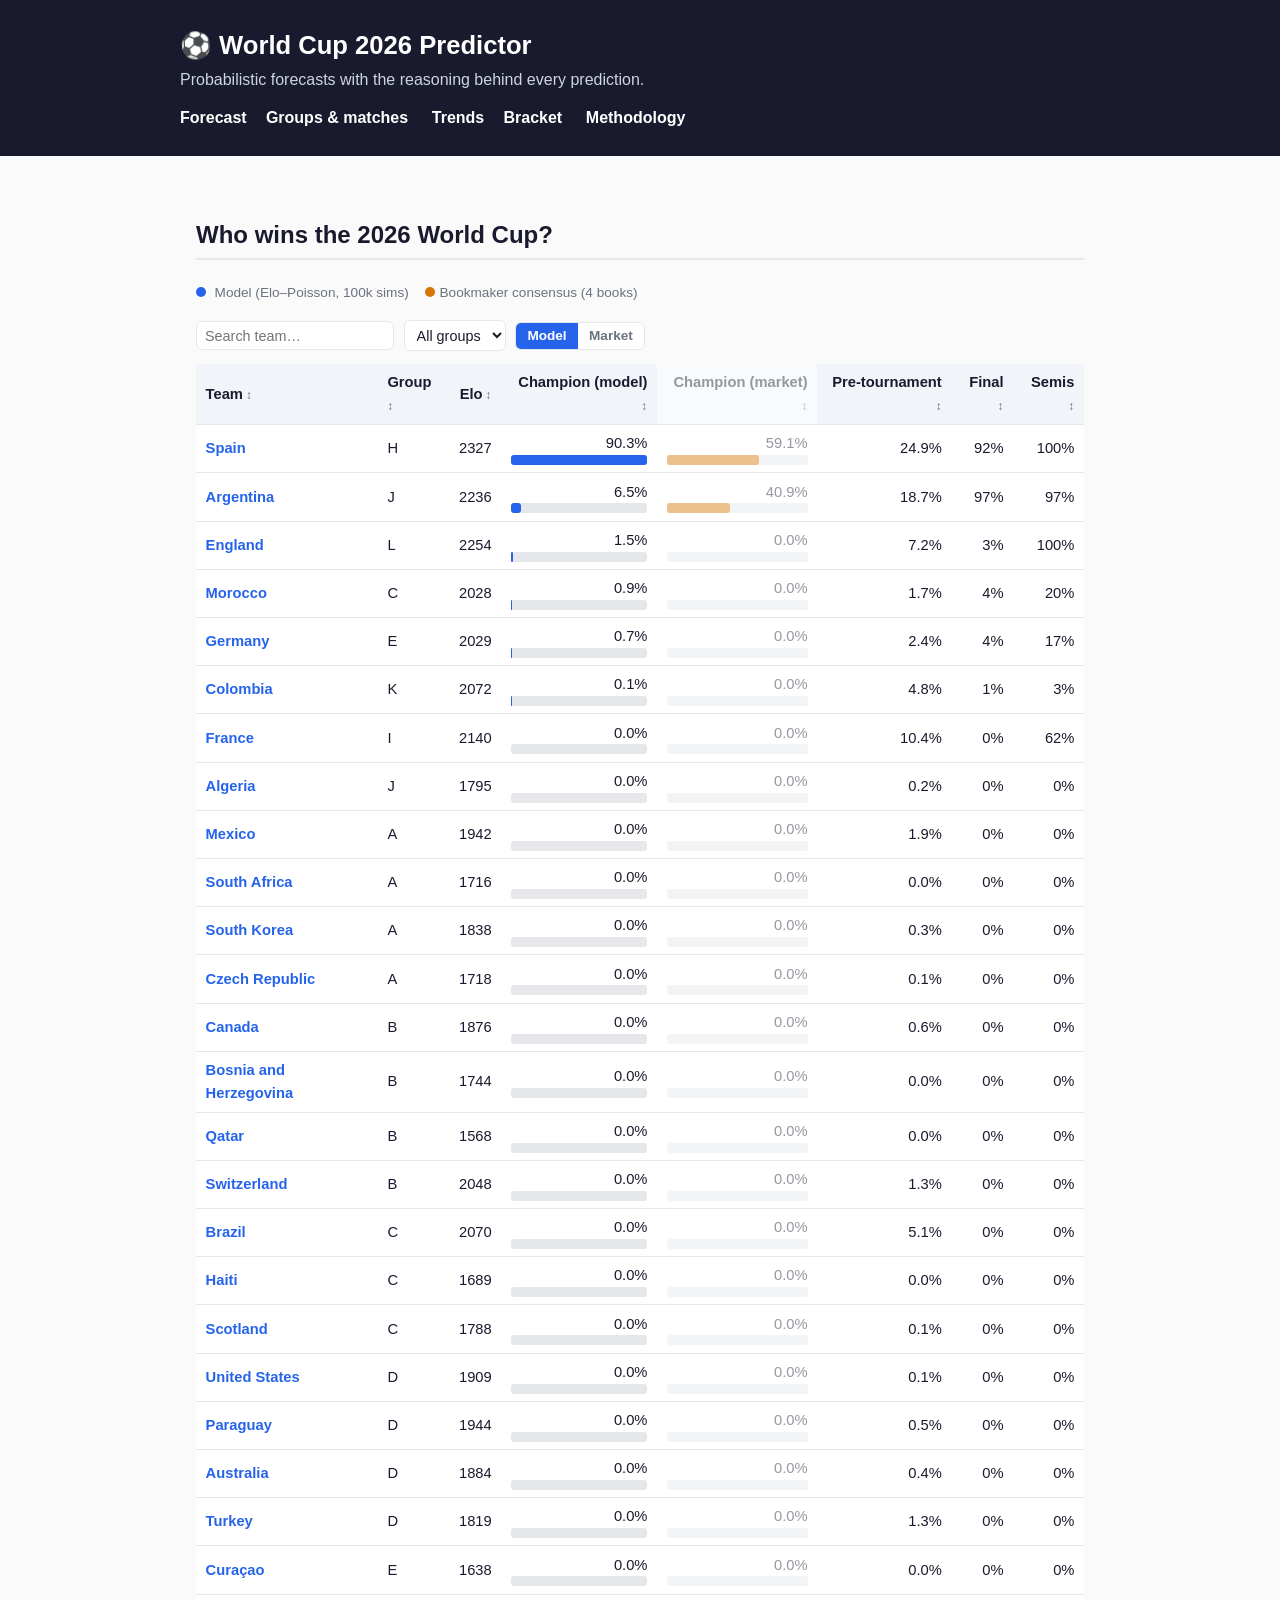
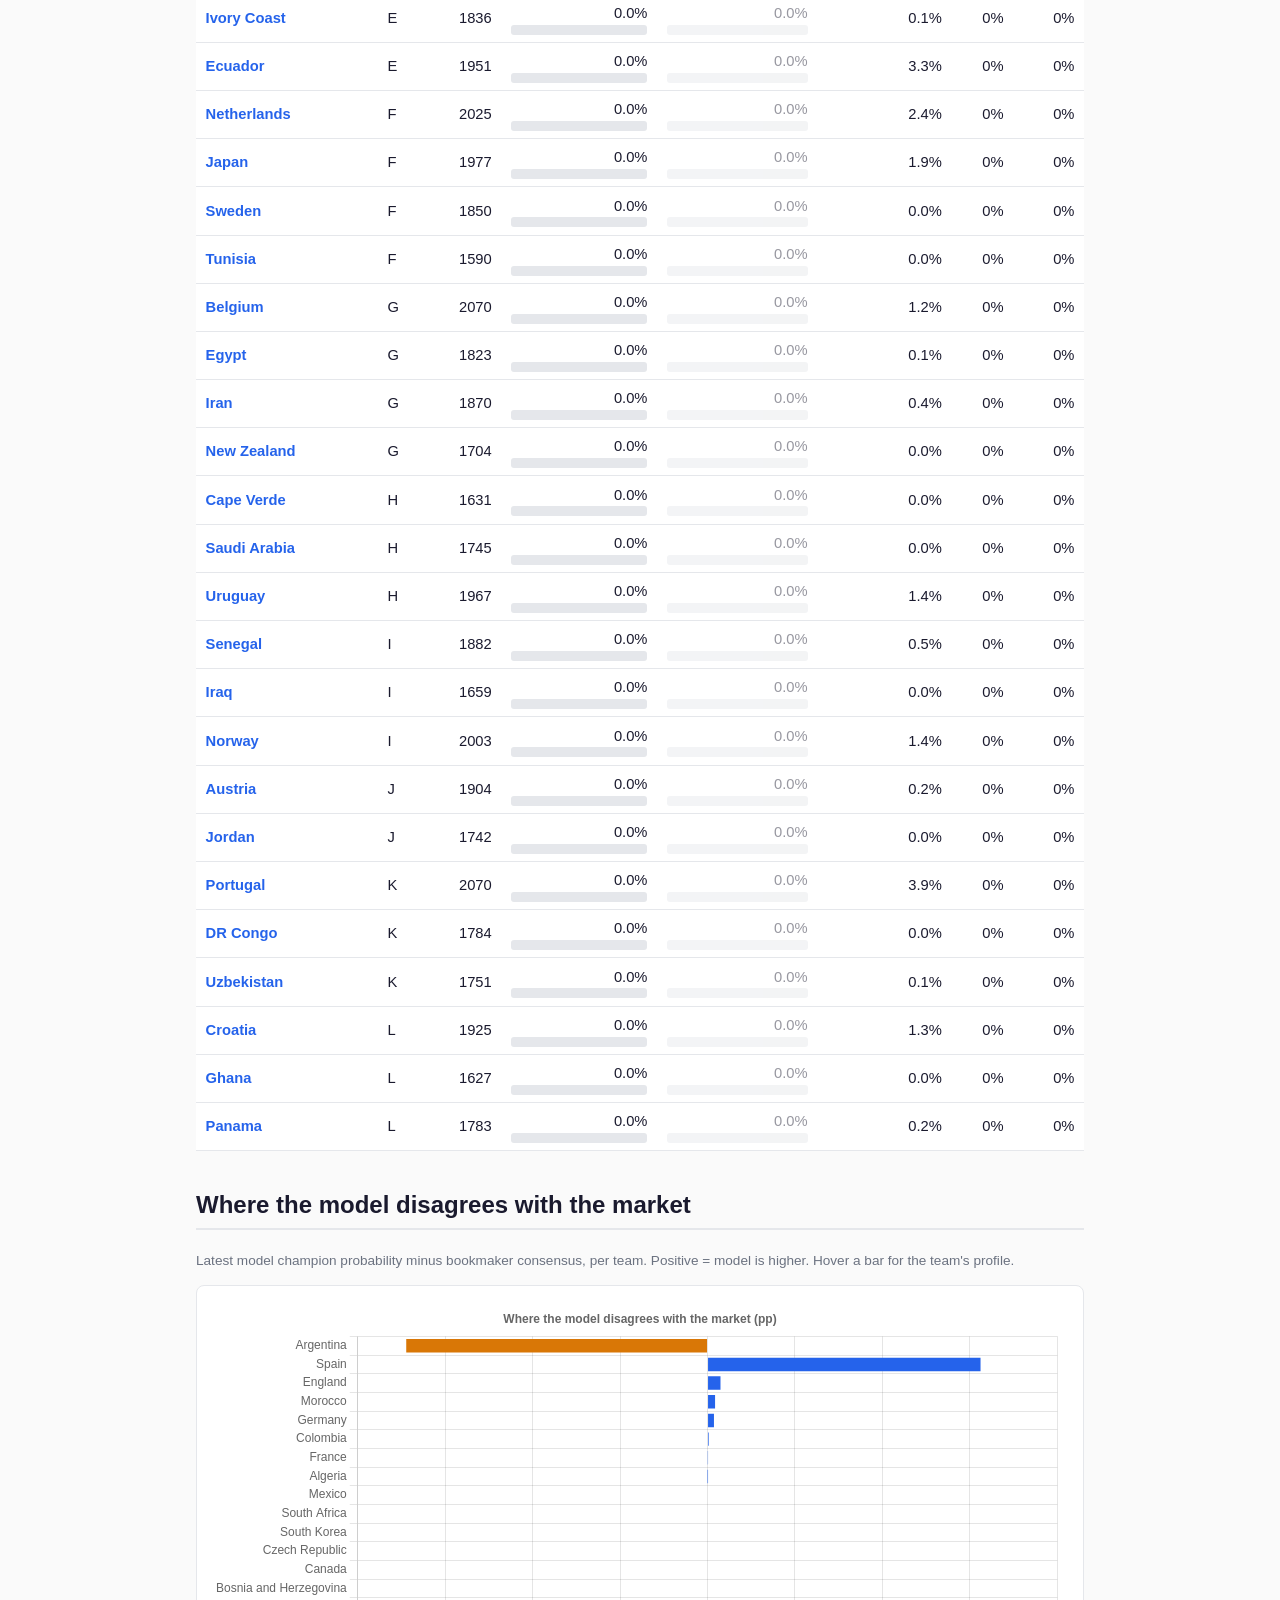
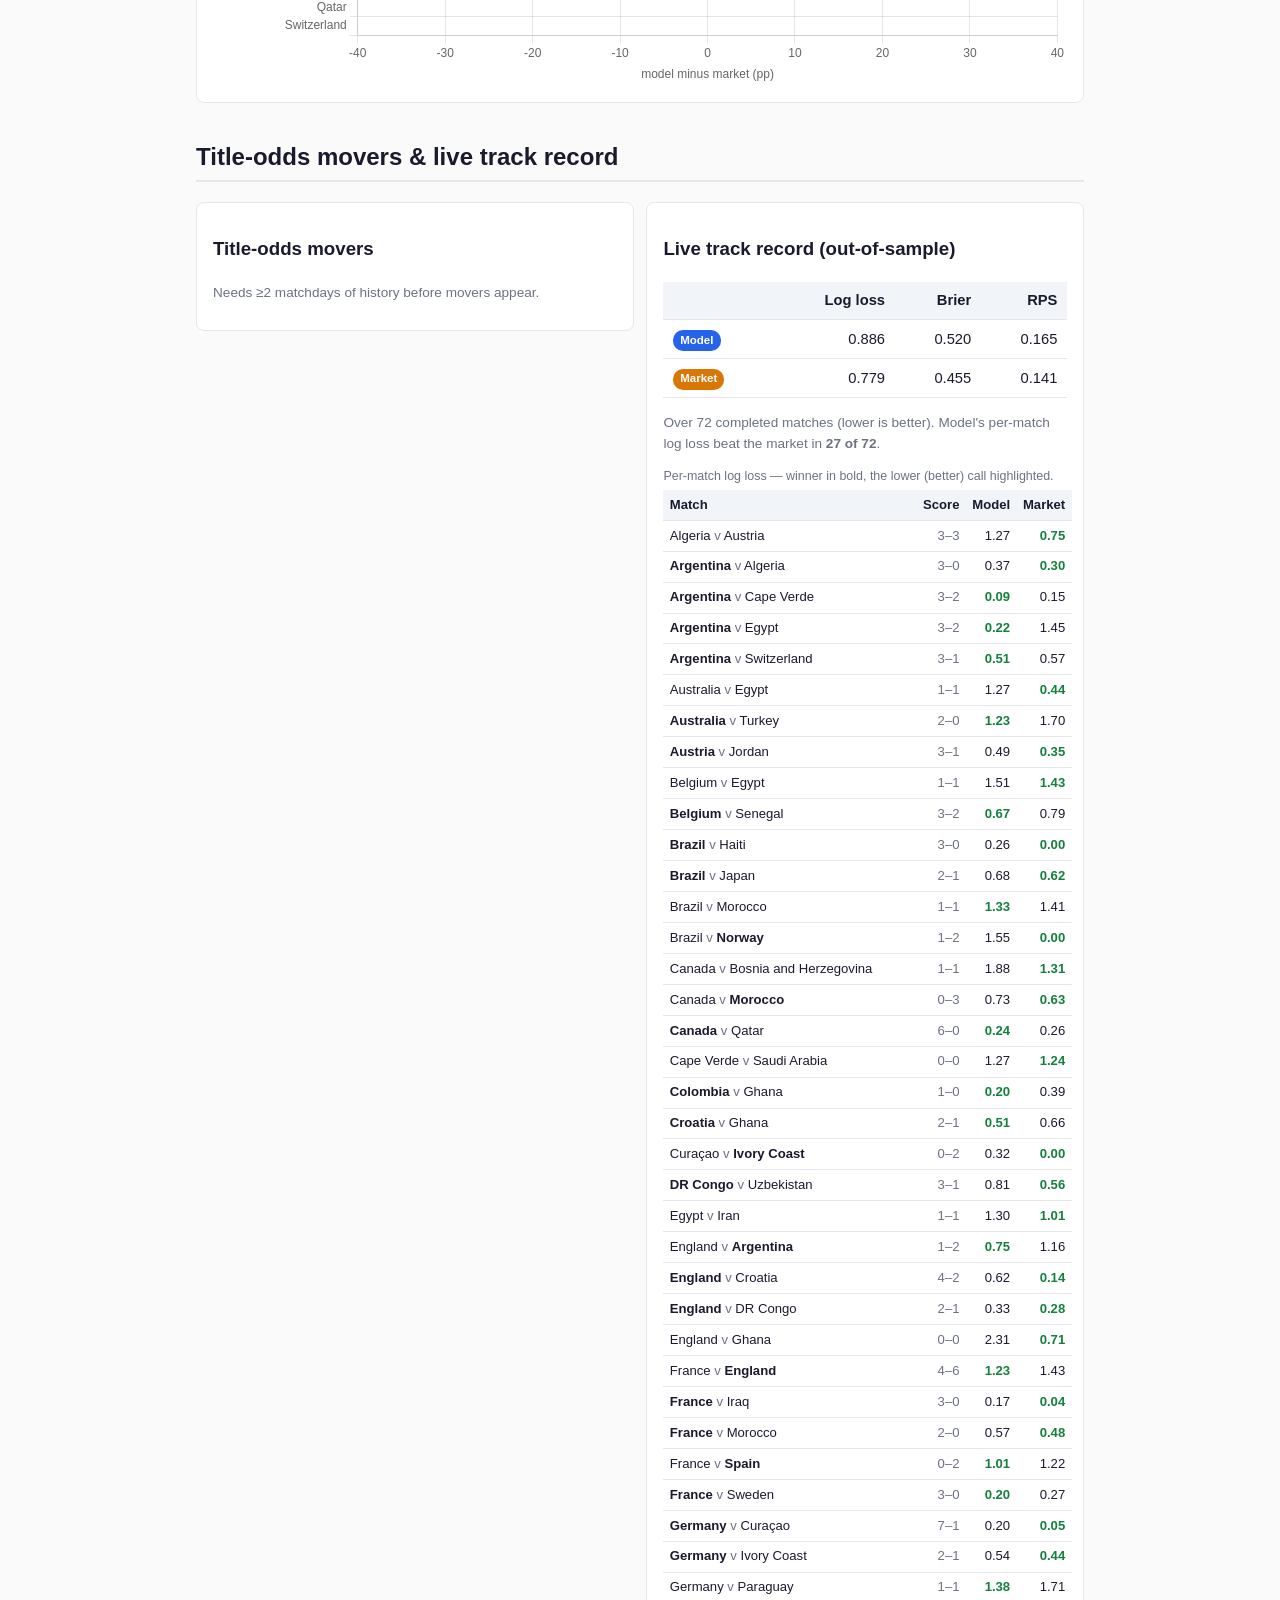
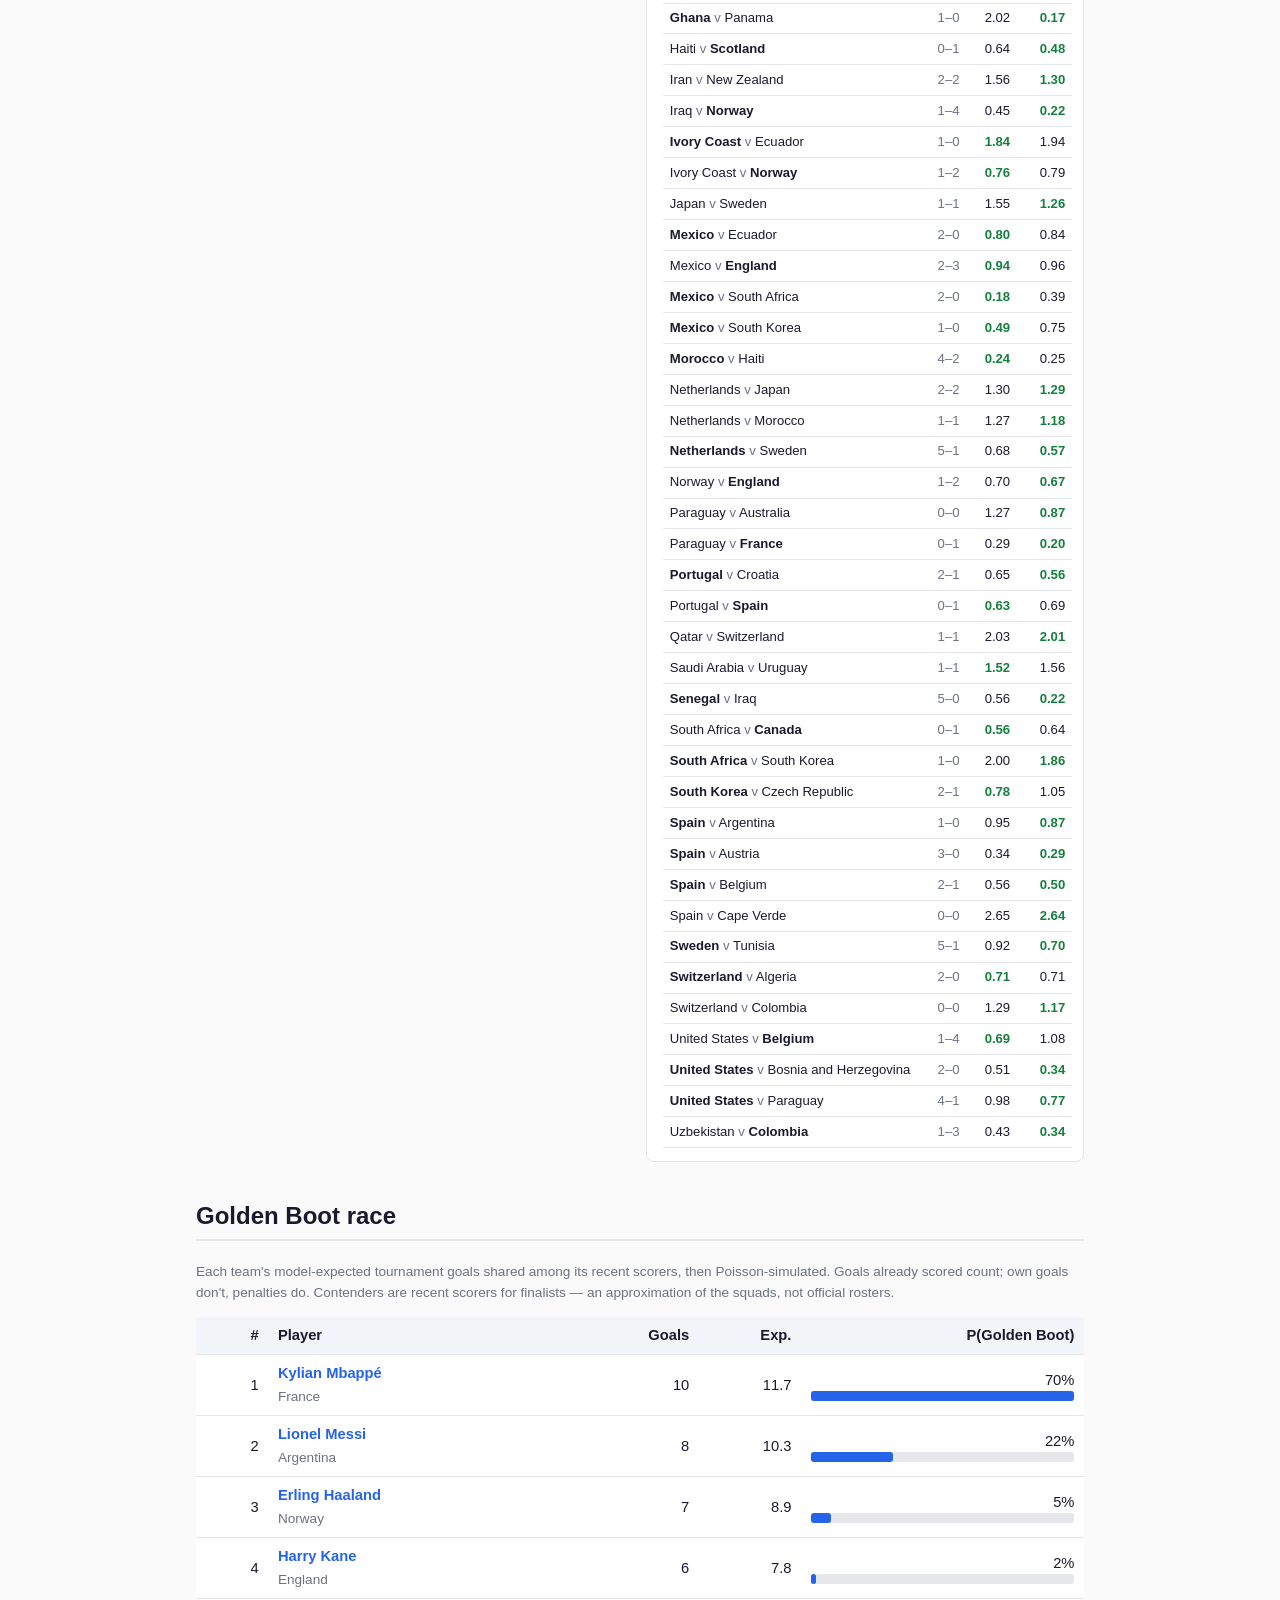
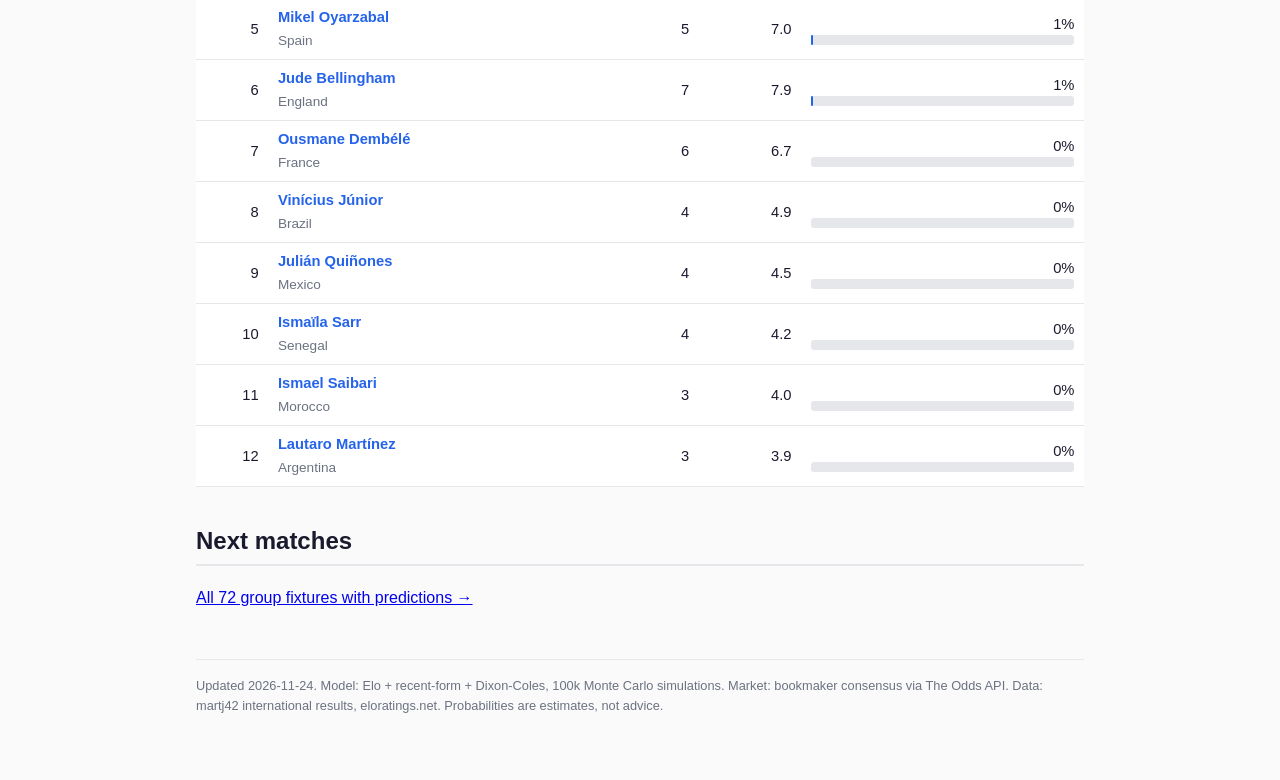
==== commit e11fbd8a: "Daily update 2026-11-24" ====
--- a/docs/index.html
+++ b/docs/index.html
@@ -43,7 +43,7 @@
 <table><tr><th class="num">#</th><th>Player</th><th class="num">Goals</th>
 <th class="num">Exp.</th><th class="num">P(Golden Boot)</th></tr><tr><td class='num'>1</td><td><a class='team-link' data-team="France">Kylian Mbappé</a><br><span class='muted'>France</span></td><td class='num'>10</td><td class='num'>11.7</td><td class='num'>70%<div class="bar"><div class="model" style="width:100.0%"></div></div></td></tr><tr><td class='num'>2</td><td><a class='team-link' data-team="Argentina">Lionel Messi</a><br><span class='muted'>Argentina</span></td><td class='num'>8</td><td class='num'>10.3</td><td class='num'>22%<div class="bar"><div class="model" style="width:31.1%"></div></div></td></tr><tr><td class='num'>3</td><td><a class='team-link' data-team="Norway">Erling Haaland</a><br><span class='muted'>Norway</span></td><td class='num'>7</td><td class='num'>8.9</td><td class='num'>5%<div class="bar"><div class="model" style="width:7.6%"></div></div></td></tr><tr><td class='num'>4</td><td><a class='team-link' data-team="England">Harry Kane</a><br><span class='muted'>England</span></td><td class='num'>6</td><td class='num'>7.8</td><td class='num'>2%<div class="bar"><div class="model" style="width:2.1%"></div></div></td></tr><tr><td class='num'>5</td><td><a class='team-link' data-team="Spain">Mikel Oyarzabal</a><br><span class='muted'>Spain</span></td><td class='num'>5</td><td class='num'>7.0</td><td class='num'>1%<div class="bar"><div class="model" style="width:0.9%"></div></div></td></tr><tr><td class='num'>6</td><td><a class='team-link' data-team="England">Jude Bellingham</a><br><span class='muted'>England</span></td><td class='num'>7</td><td class='num'>7.9</td><td class='num'>1%<div class="bar"><div class="model" style="width:0.8%"></div></div></td></tr><tr><td class='num'>7</td><td><a class='team-link' data-team="France">Ousmane Dembélé</a><br><span class='muted'>France</span></td><td class='num'>6</td><td class='num'>6.7</td><td class='num'>0%<div class="bar"><div class="model" style="width:0.0%"></div></div></td></tr><tr><td class='num'>8</td><td><a class='team-link' data-team="Brazil">Vinícius Júnior</a><br><span class='muted'>Brazil</span></td><td class='num'>4</td><td class='num'>4.9</td><td class='num'>0%<div class="bar"><div class="model" style="width:0.0%"></div></div></td></tr><tr><td class='num'>9</td><td><a class='team-link' data-team="Mexico">Julián Quiñones</a><br><span class='muted'>Mexico</span></td><td class='num'>4</td><td class='num'>4.5</td><td class='num'>0%<div class="bar"><div class="model" style="width:0.0%"></div></div></td></tr><tr><td class='num'>10</td><td><a class='team-link' data-team="Senegal">Ismaïla Sarr</a><br><span class='muted'>Senegal</span></td><td class='num'>4</td><td class='num'>4.2</td><td class='num'>0%<div class="bar"><div class="model" style="width:0.0%"></div></div></td></tr><tr><td class='num'>11</td><td><a class='team-link' data-team="Morocco">Ismael Saibari</a><br><span class='muted'>Morocco</span></td><td class='num'>3</td><td class='num'>4.0</td><td class='num'>0%<div class="bar"><div class="model" style="width:0.0%"></div></div></td></tr><tr><td class='num'>12</td><td><a class='team-link' data-team="Argentina">Lautaro Martínez</a><br><span class='muted'>Argentina</span></td><td class='num'>3</td><td class='num'>3.9</td><td class='num'>0%<div class="bar"><div class="model" style="width:0.0%"></div></div></td></tr></table>
 <h2>Next matches</h2>
-<p><a href="groups.html">All 72 group fixtures with predictions →</a></p><footer>Updated 2026-11-23. Model: Elo + recent-form + Dixon-Coles, 100k Monte Carlo
+<p><a href="groups.html">All 72 group fixtures with predictions →</a></p><footer>Updated 2026-11-24. Model: Elo + recent-form + Dixon-Coles, 100k Monte Carlo
 simulations. Market: bookmaker consensus via The Odds API. Data: martj42
 international results, eloratings.net. Probabilities are estimates, not advice.
 </footer></main>
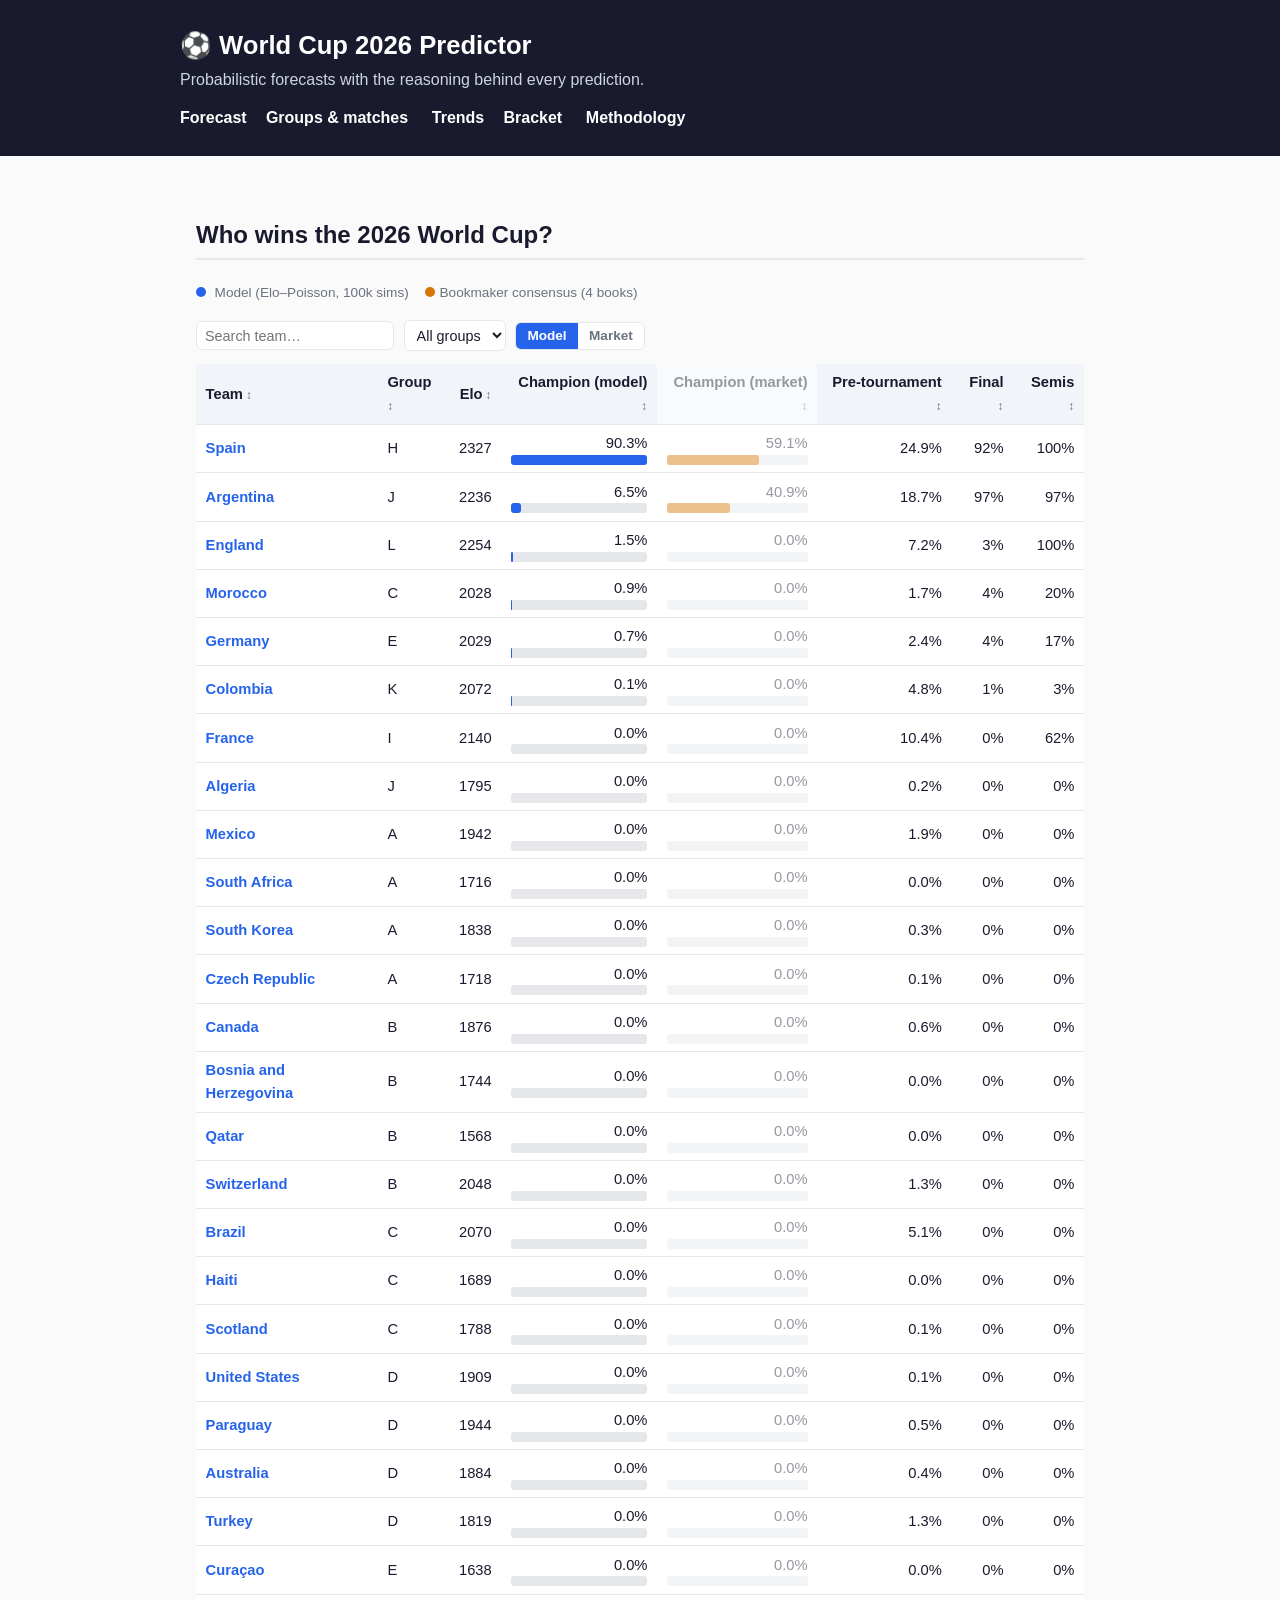
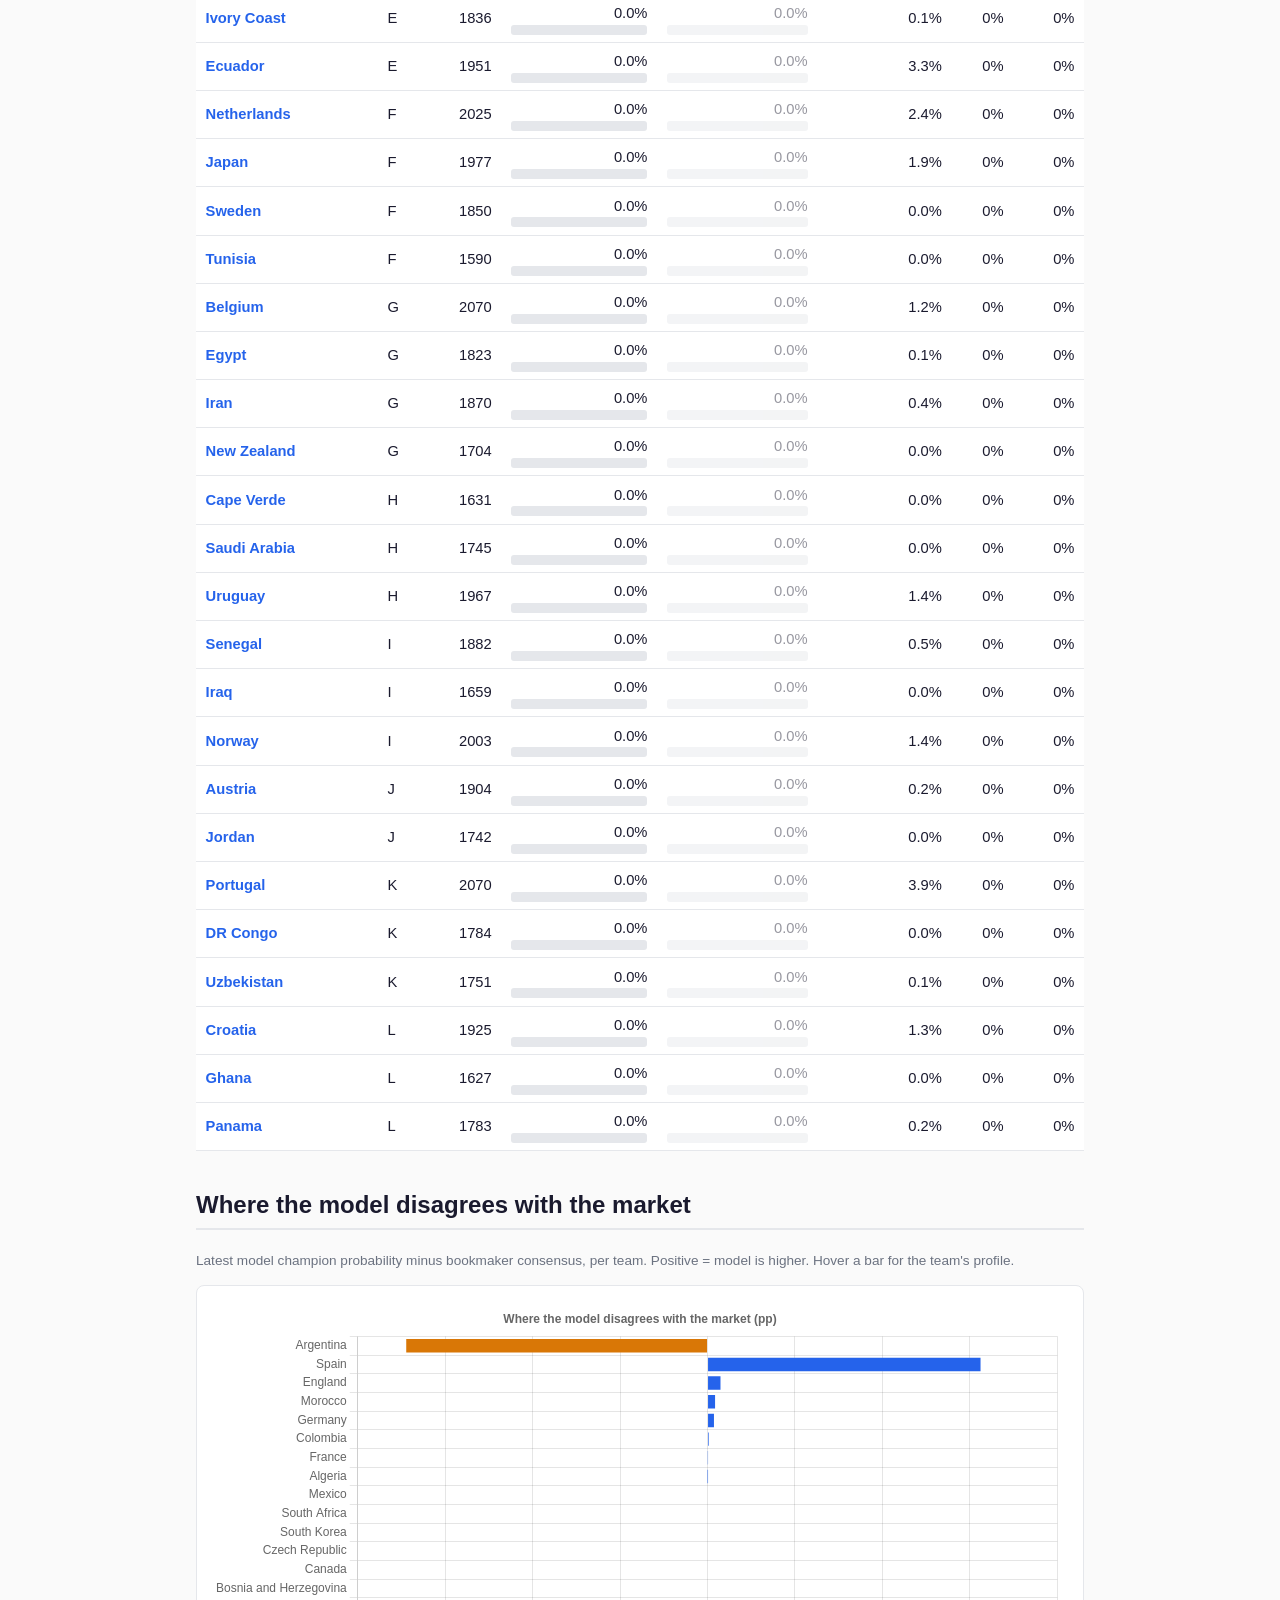
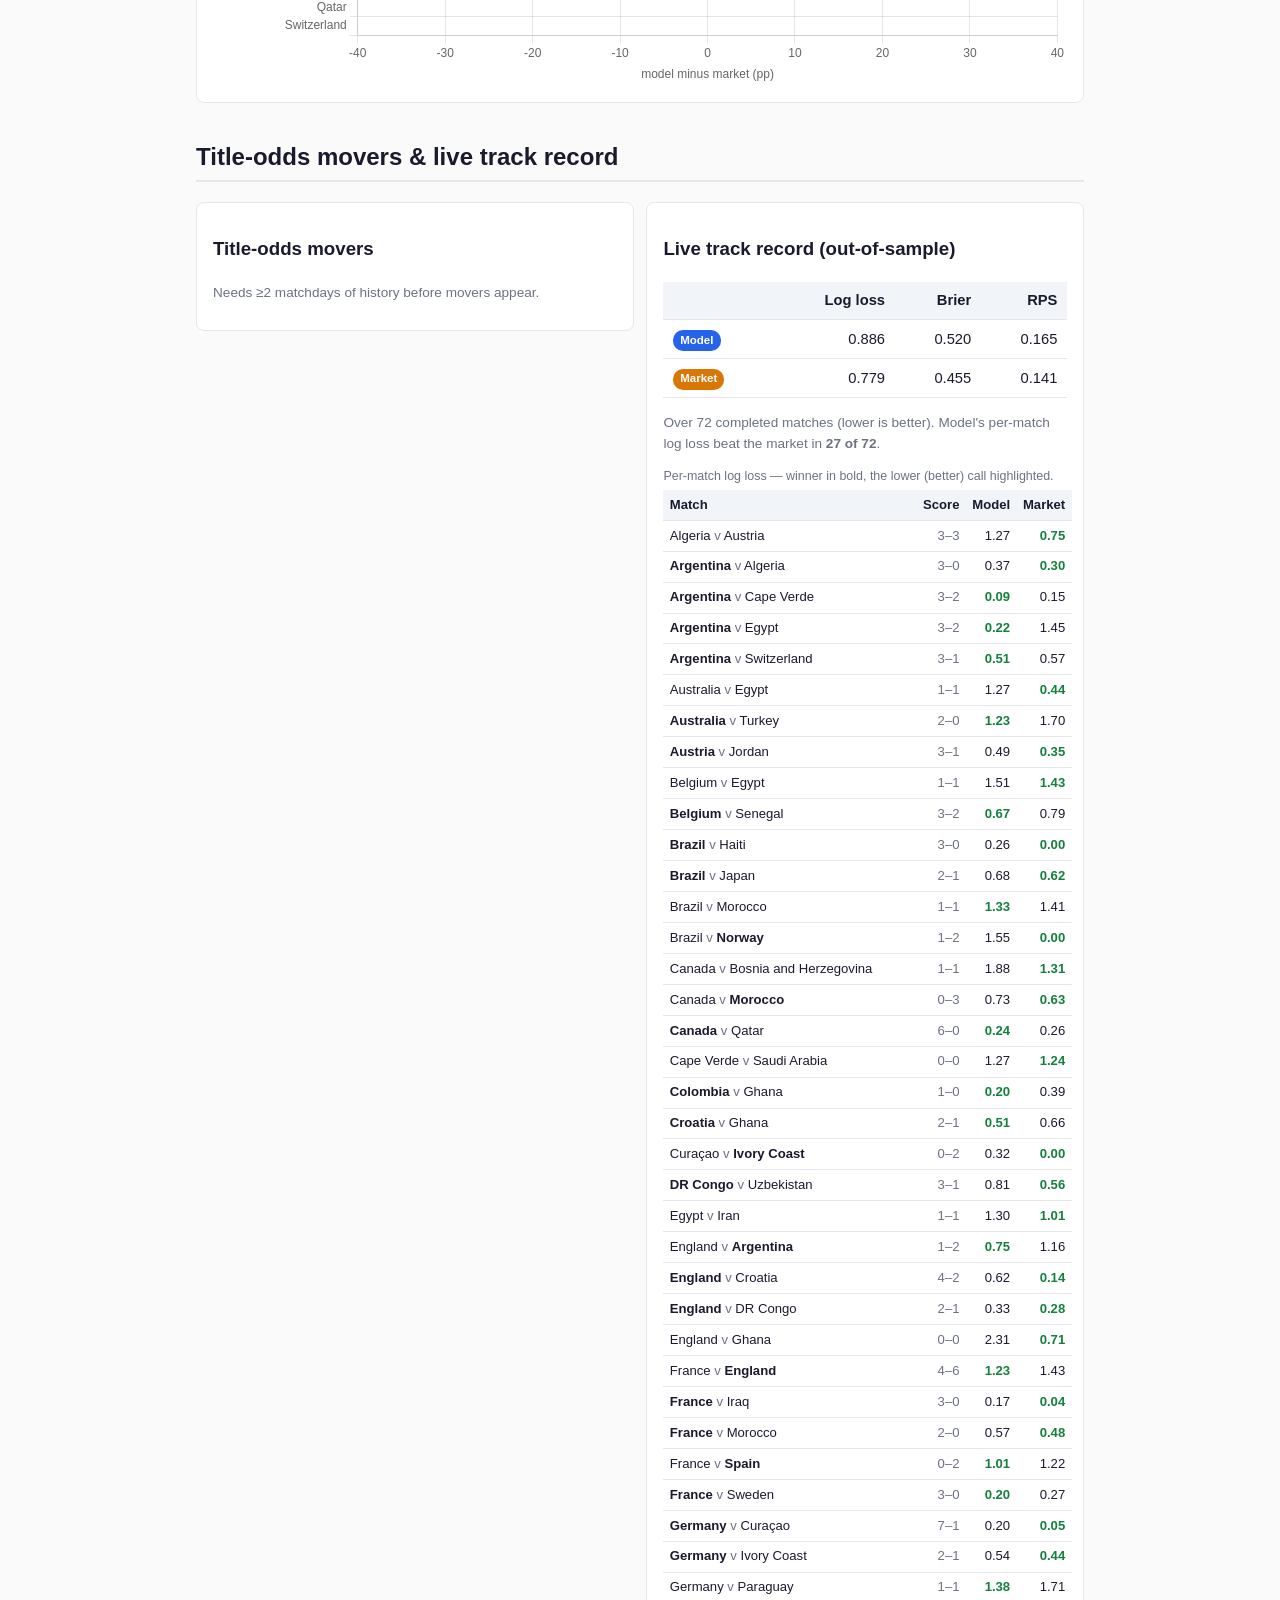
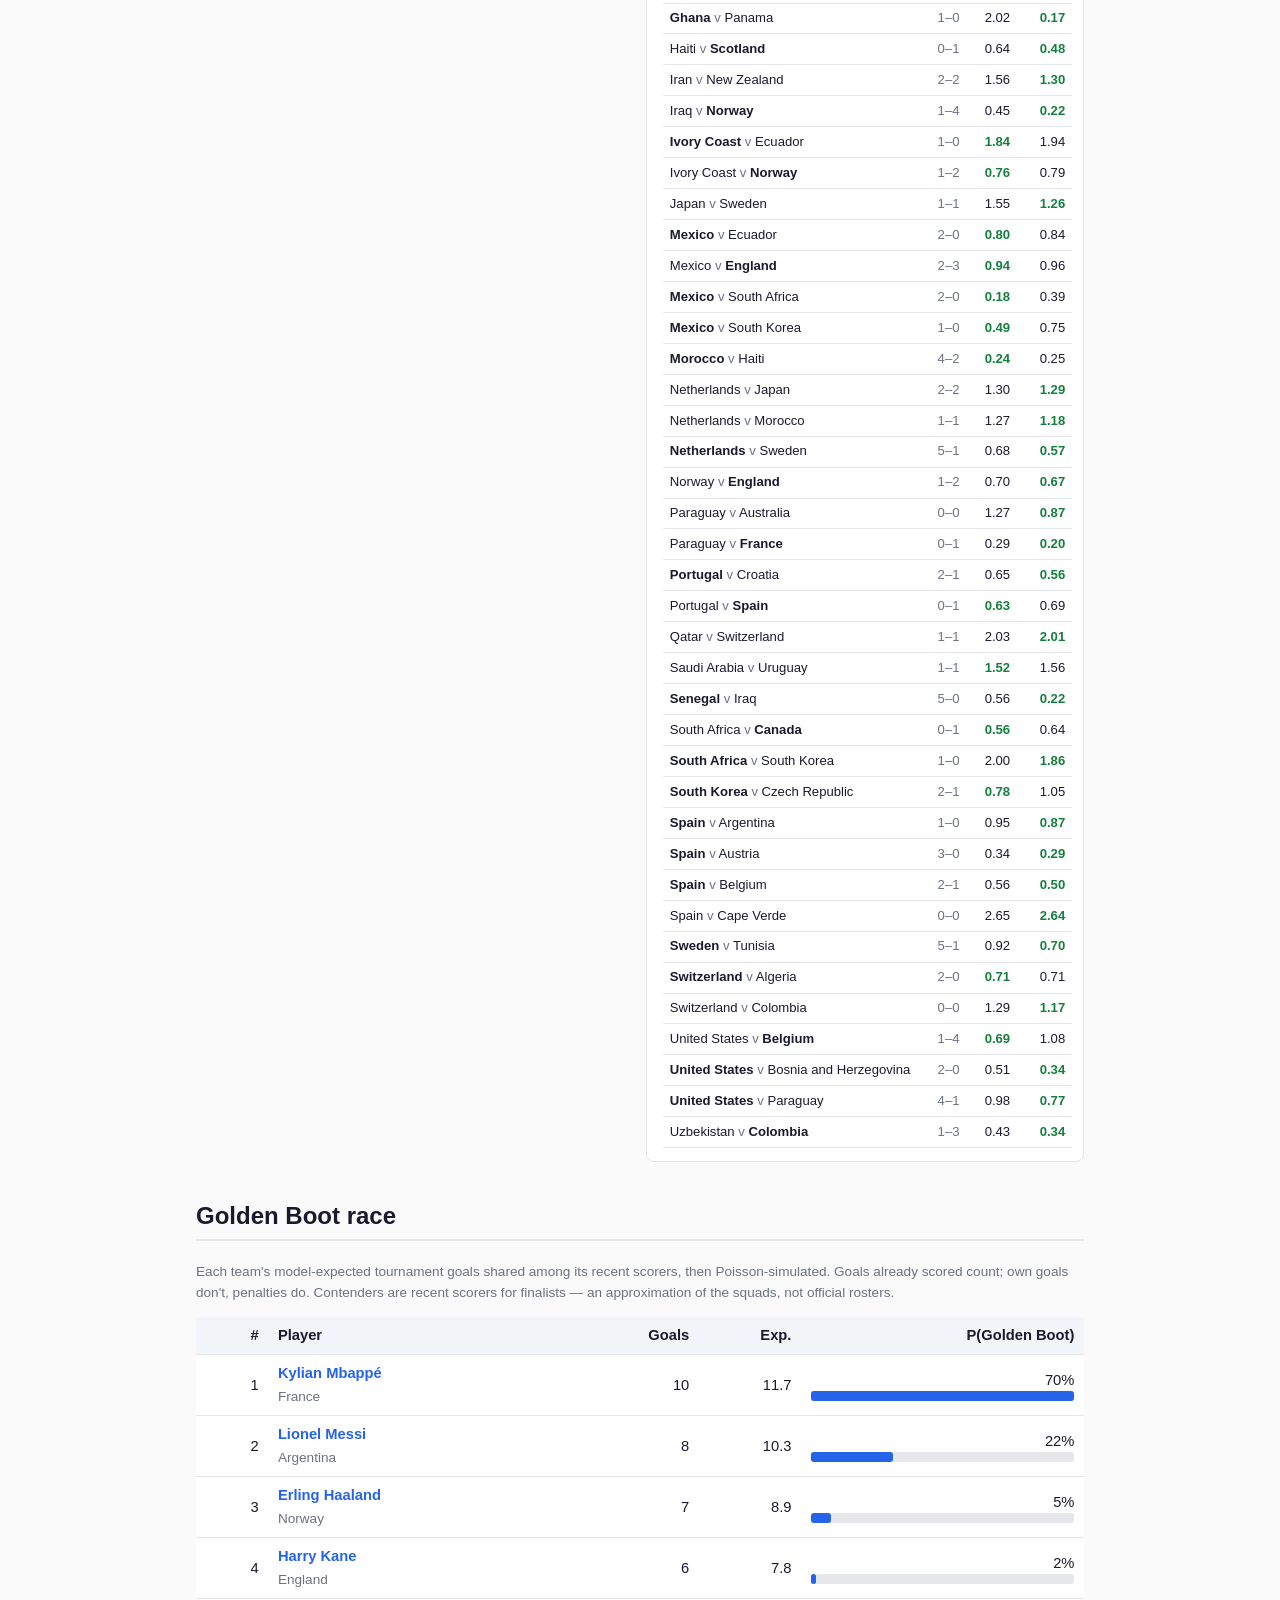
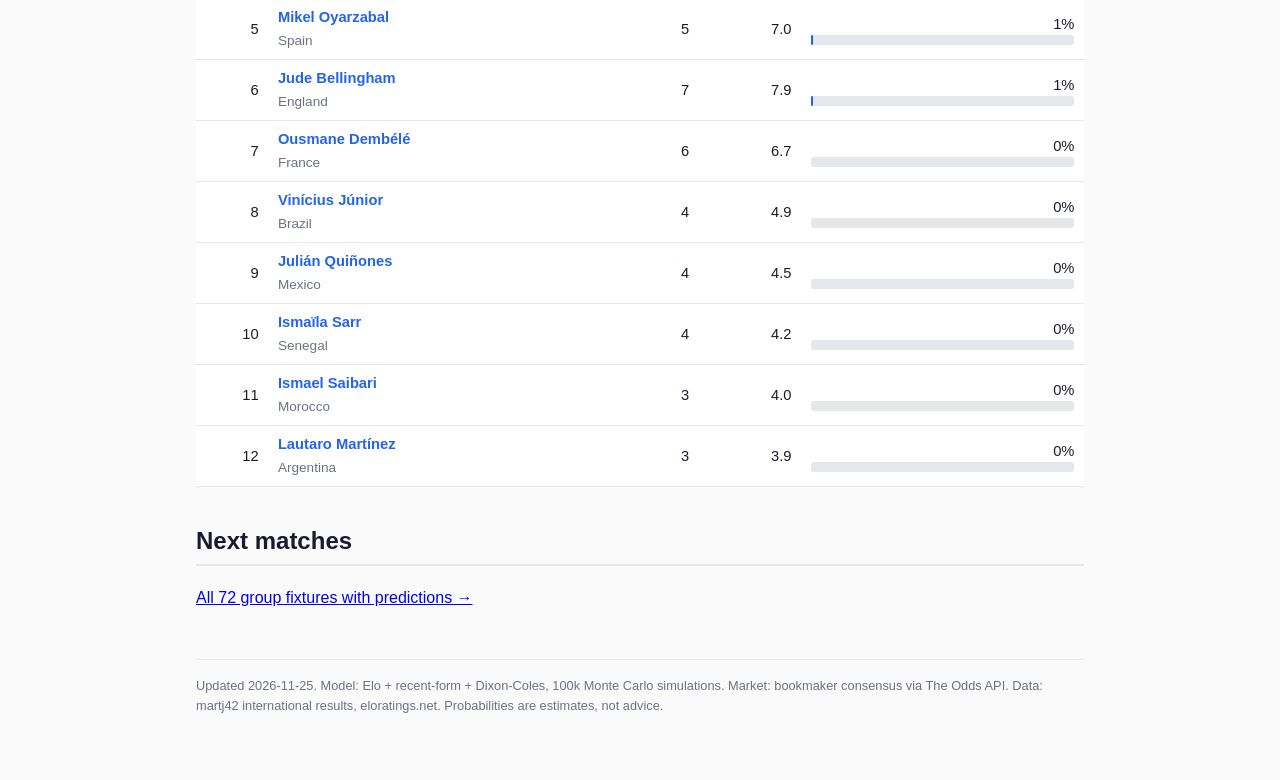
==== commit 282ae1b7: "Daily update 2026-11-25" ====
--- a/docs/index.html
+++ b/docs/index.html
@@ -43,7 +43,7 @@
 <table><tr><th class="num">#</th><th>Player</th><th class="num">Goals</th>
 <th class="num">Exp.</th><th class="num">P(Golden Boot)</th></tr><tr><td class='num'>1</td><td><a class='team-link' data-team="France">Kylian Mbappé</a><br><span class='muted'>France</span></td><td class='num'>10</td><td class='num'>11.7</td><td class='num'>70%<div class="bar"><div class="model" style="width:100.0%"></div></div></td></tr><tr><td class='num'>2</td><td><a class='team-link' data-team="Argentina">Lionel Messi</a><br><span class='muted'>Argentina</span></td><td class='num'>8</td><td class='num'>10.3</td><td class='num'>22%<div class="bar"><div class="model" style="width:31.1%"></div></div></td></tr><tr><td class='num'>3</td><td><a class='team-link' data-team="Norway">Erling Haaland</a><br><span class='muted'>Norway</span></td><td class='num'>7</td><td class='num'>8.9</td><td class='num'>5%<div class="bar"><div class="model" style="width:7.6%"></div></div></td></tr><tr><td class='num'>4</td><td><a class='team-link' data-team="England">Harry Kane</a><br><span class='muted'>England</span></td><td class='num'>6</td><td class='num'>7.8</td><td class='num'>2%<div class="bar"><div class="model" style="width:2.1%"></div></div></td></tr><tr><td class='num'>5</td><td><a class='team-link' data-team="Spain">Mikel Oyarzabal</a><br><span class='muted'>Spain</span></td><td class='num'>5</td><td class='num'>7.0</td><td class='num'>1%<div class="bar"><div class="model" style="width:0.9%"></div></div></td></tr><tr><td class='num'>6</td><td><a class='team-link' data-team="England">Jude Bellingham</a><br><span class='muted'>England</span></td><td class='num'>7</td><td class='num'>7.9</td><td class='num'>1%<div class="bar"><div class="model" style="width:0.8%"></div></div></td></tr><tr><td class='num'>7</td><td><a class='team-link' data-team="France">Ousmane Dembélé</a><br><span class='muted'>France</span></td><td class='num'>6</td><td class='num'>6.7</td><td class='num'>0%<div class="bar"><div class="model" style="width:0.0%"></div></div></td></tr><tr><td class='num'>8</td><td><a class='team-link' data-team="Brazil">Vinícius Júnior</a><br><span class='muted'>Brazil</span></td><td class='num'>4</td><td class='num'>4.9</td><td class='num'>0%<div class="bar"><div class="model" style="width:0.0%"></div></div></td></tr><tr><td class='num'>9</td><td><a class='team-link' data-team="Mexico">Julián Quiñones</a><br><span class='muted'>Mexico</span></td><td class='num'>4</td><td class='num'>4.5</td><td class='num'>0%<div class="bar"><div class="model" style="width:0.0%"></div></div></td></tr><tr><td class='num'>10</td><td><a class='team-link' data-team="Senegal">Ismaïla Sarr</a><br><span class='muted'>Senegal</span></td><td class='num'>4</td><td class='num'>4.2</td><td class='num'>0%<div class="bar"><div class="model" style="width:0.0%"></div></div></td></tr><tr><td class='num'>11</td><td><a class='team-link' data-team="Morocco">Ismael Saibari</a><br><span class='muted'>Morocco</span></td><td class='num'>3</td><td class='num'>4.0</td><td class='num'>0%<div class="bar"><div class="model" style="width:0.0%"></div></div></td></tr><tr><td class='num'>12</td><td><a class='team-link' data-team="Argentina">Lautaro Martínez</a><br><span class='muted'>Argentina</span></td><td class='num'>3</td><td class='num'>3.9</td><td class='num'>0%<div class="bar"><div class="model" style="width:0.0%"></div></div></td></tr></table>
 <h2>Next matches</h2>
-<p><a href="groups.html">All 72 group fixtures with predictions →</a></p><footer>Updated 2026-11-24. Model: Elo + recent-form + Dixon-Coles, 100k Monte Carlo
+<p><a href="groups.html">All 72 group fixtures with predictions →</a></p><footer>Updated 2026-11-25. Model: Elo + recent-form + Dixon-Coles, 100k Monte Carlo
 simulations. Market: bookmaker consensus via The Odds API. Data: martj42
 international results, eloratings.net. Probabilities are estimates, not advice.
 </footer></main>
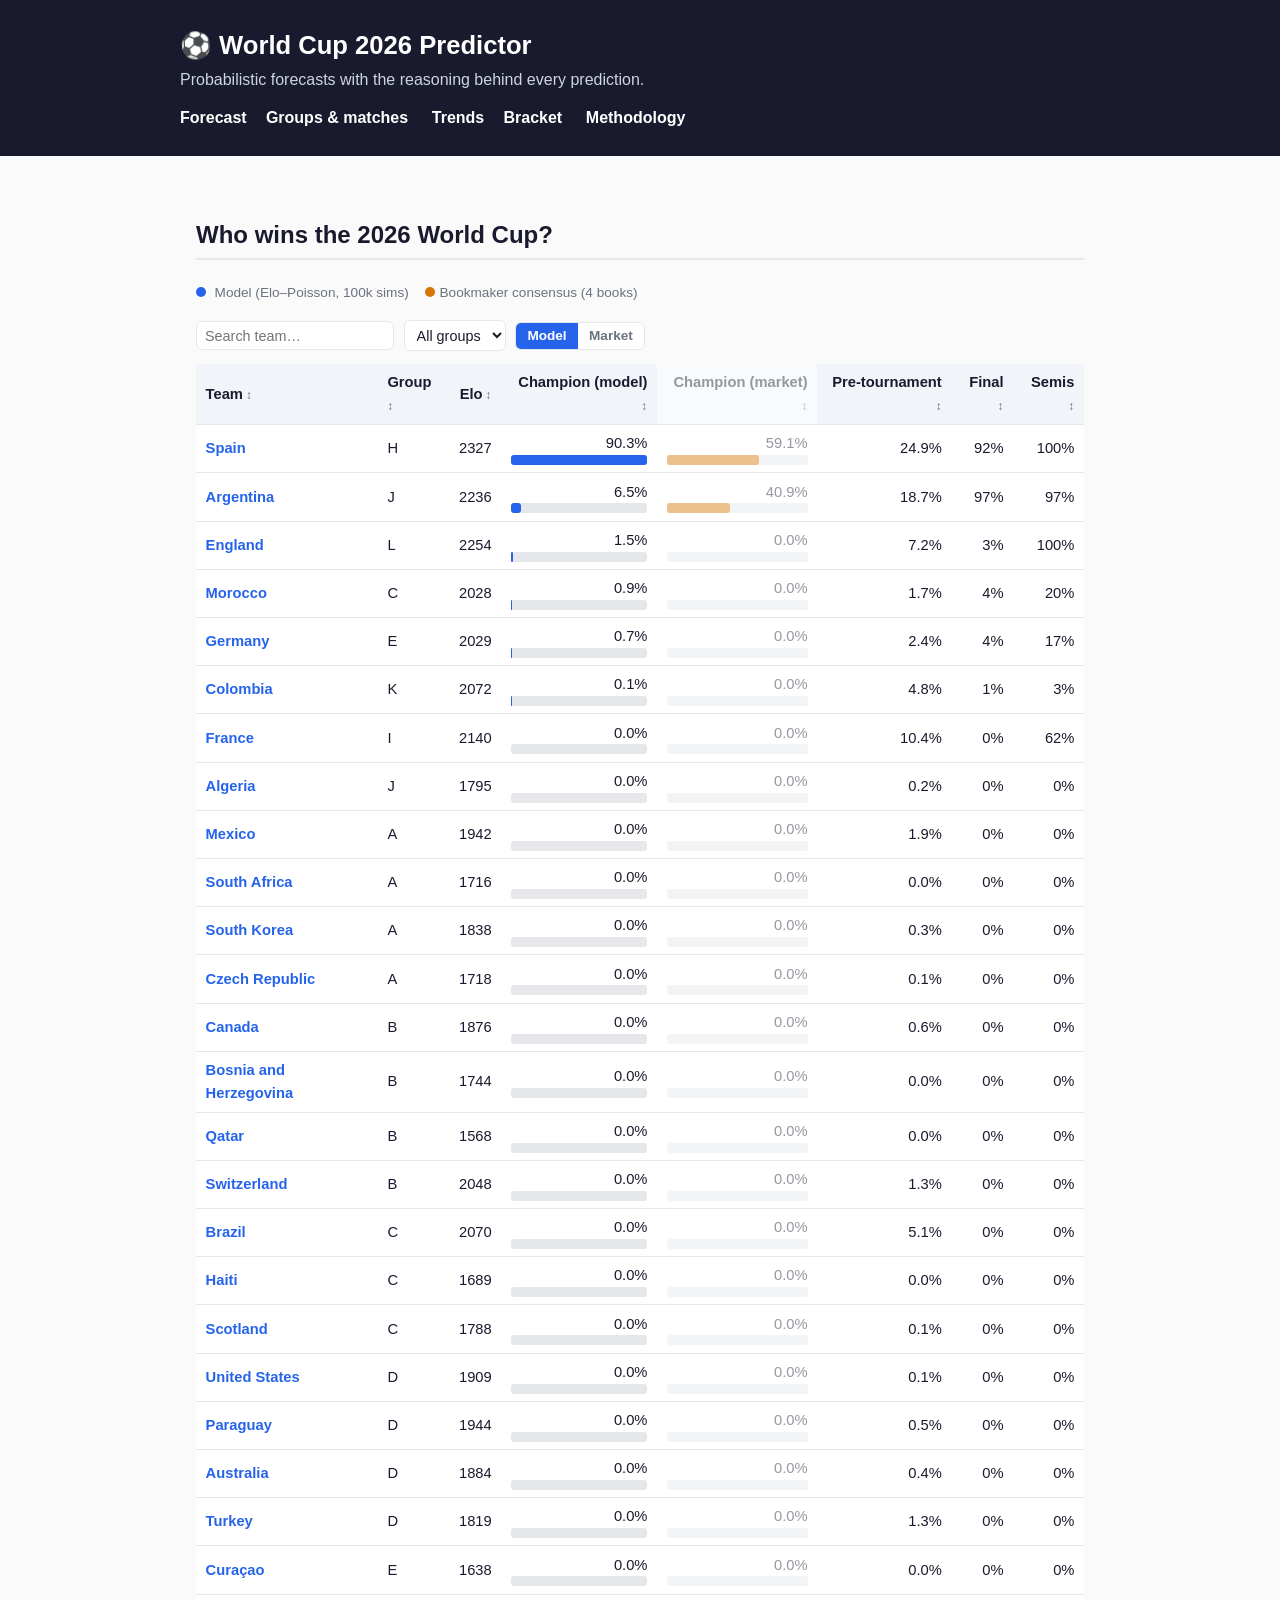
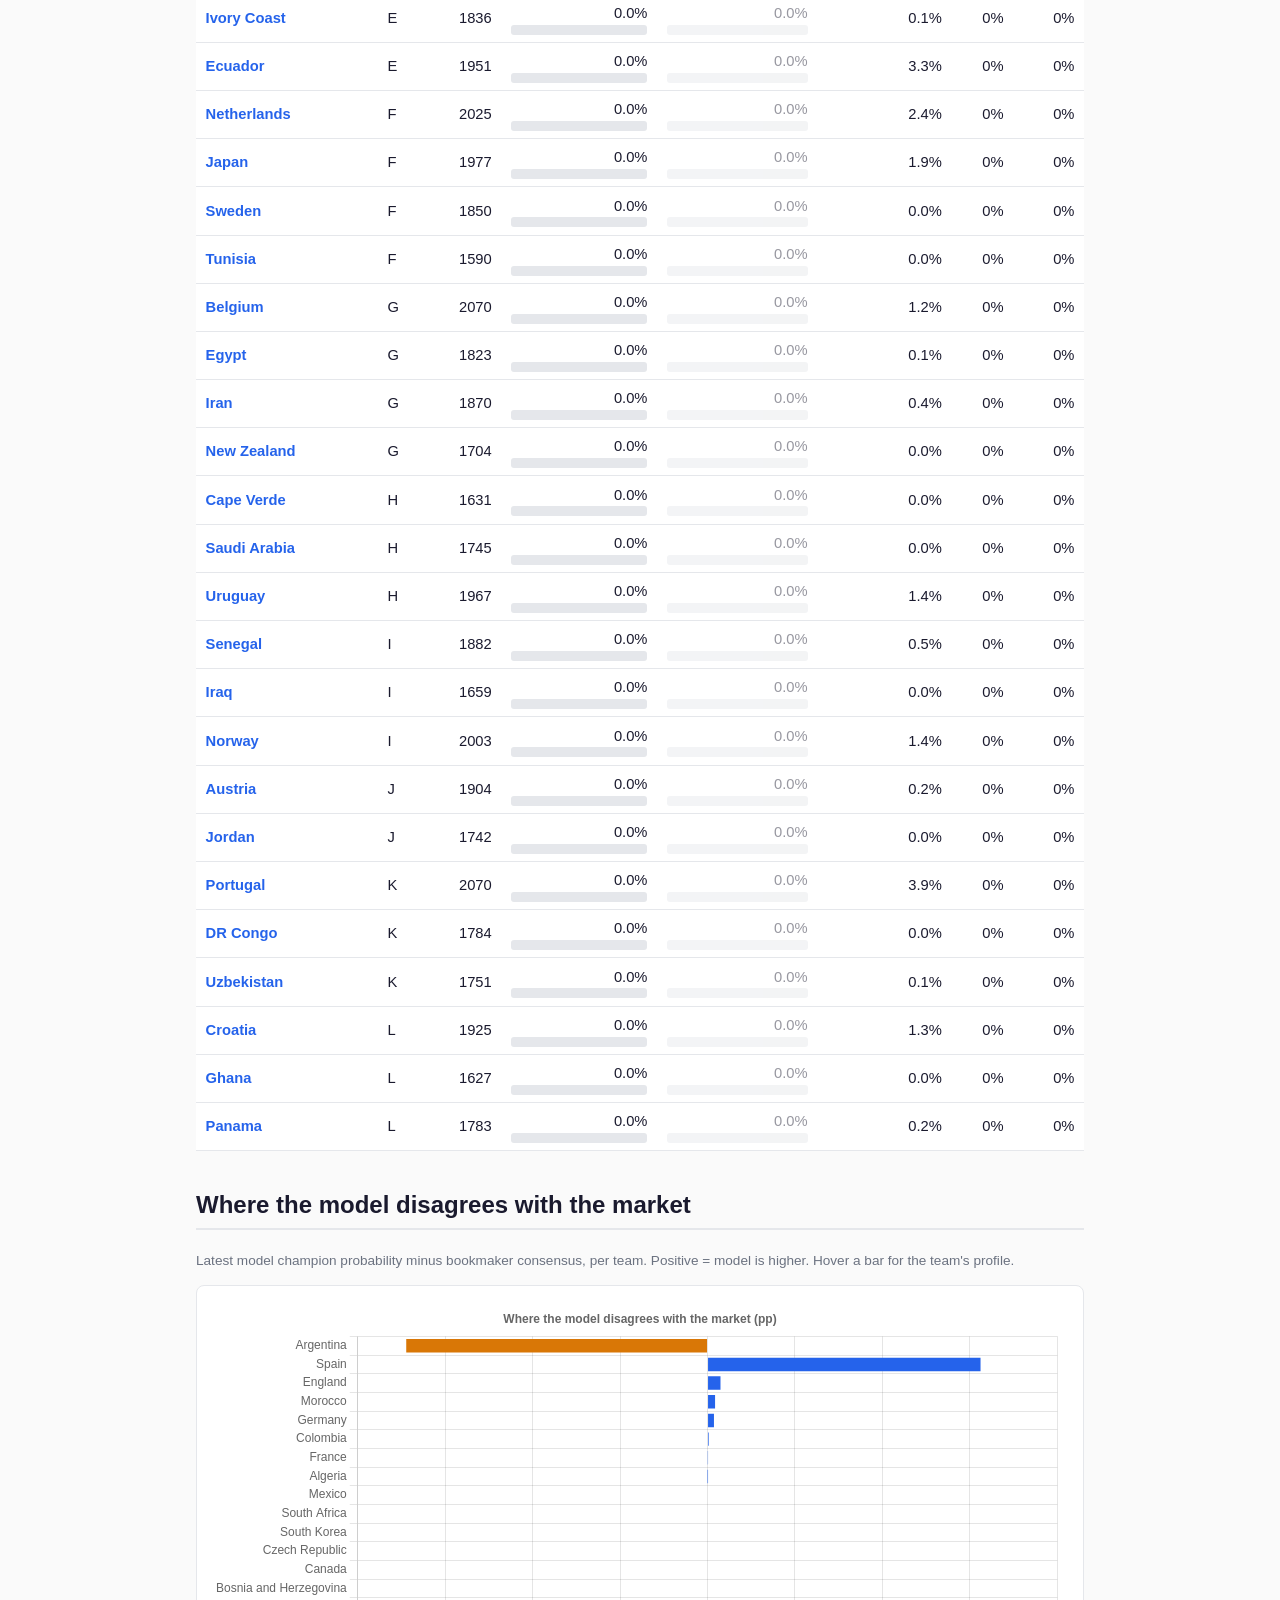
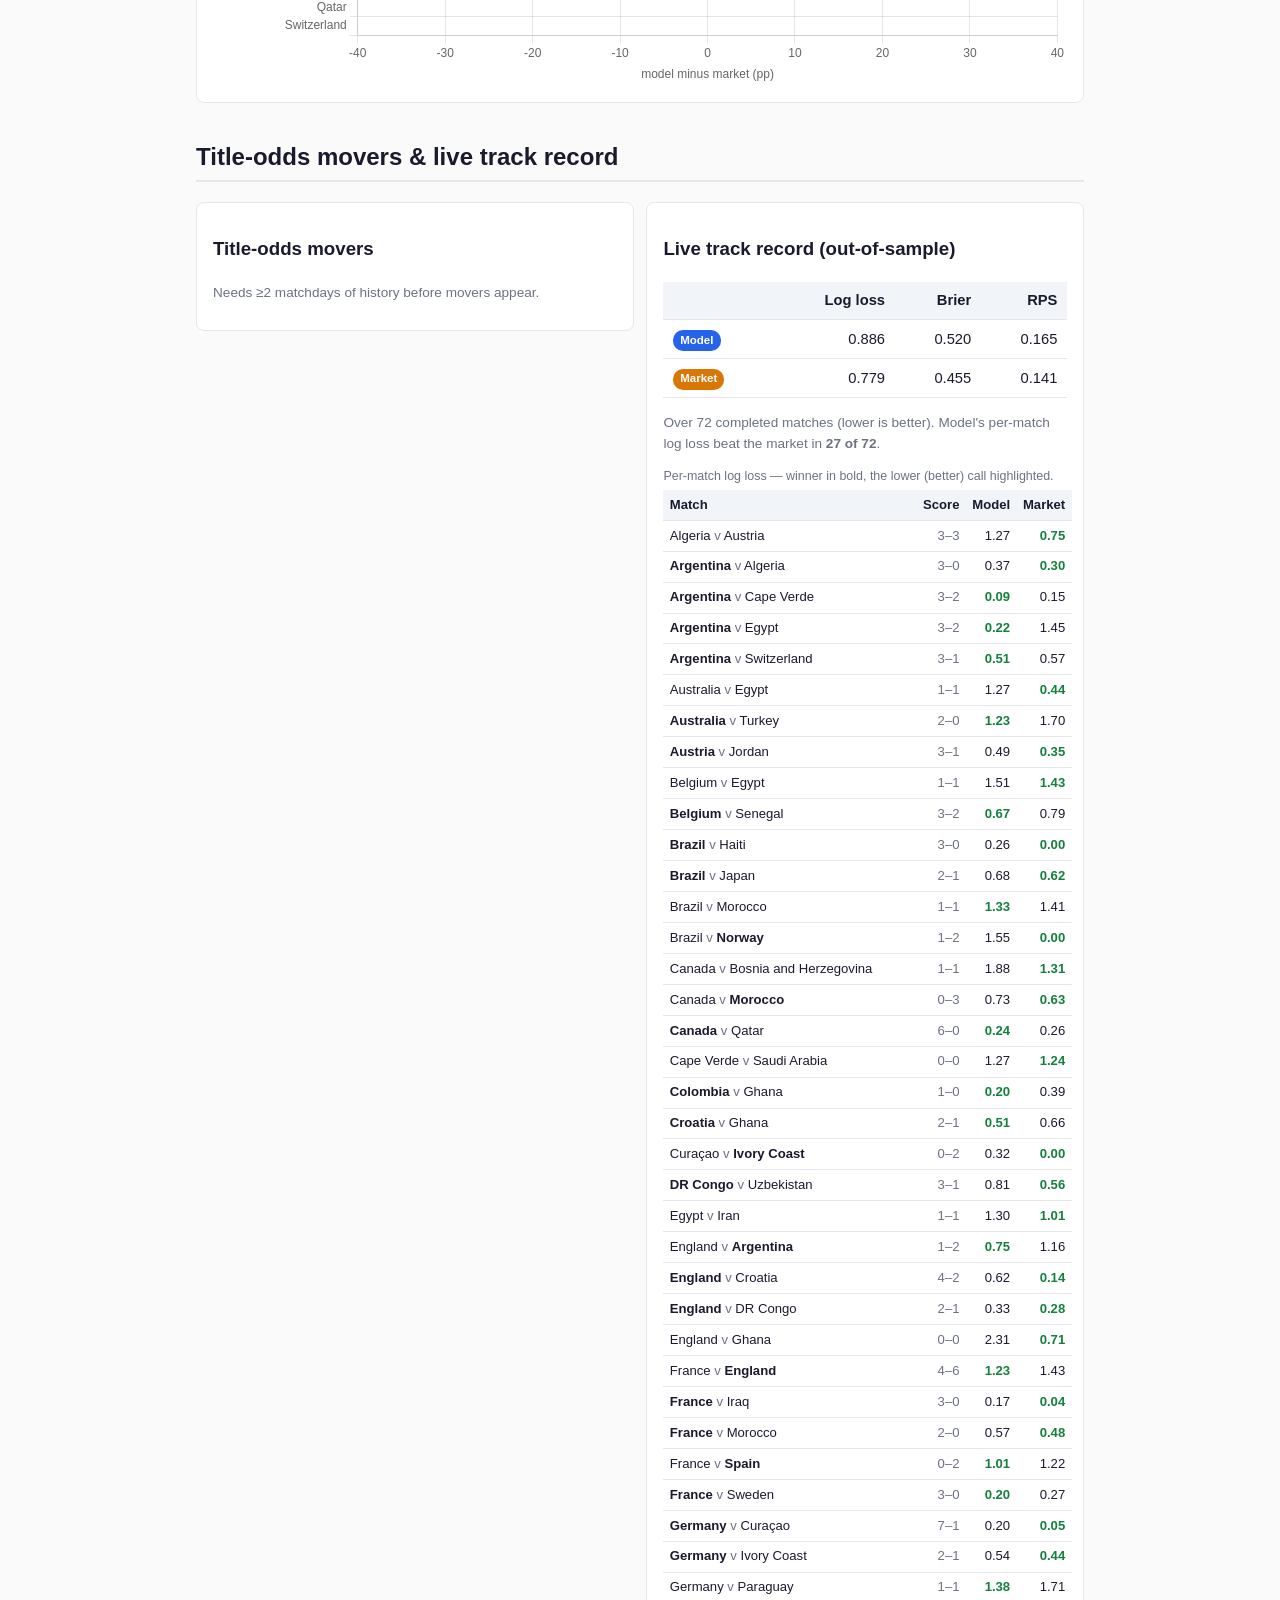
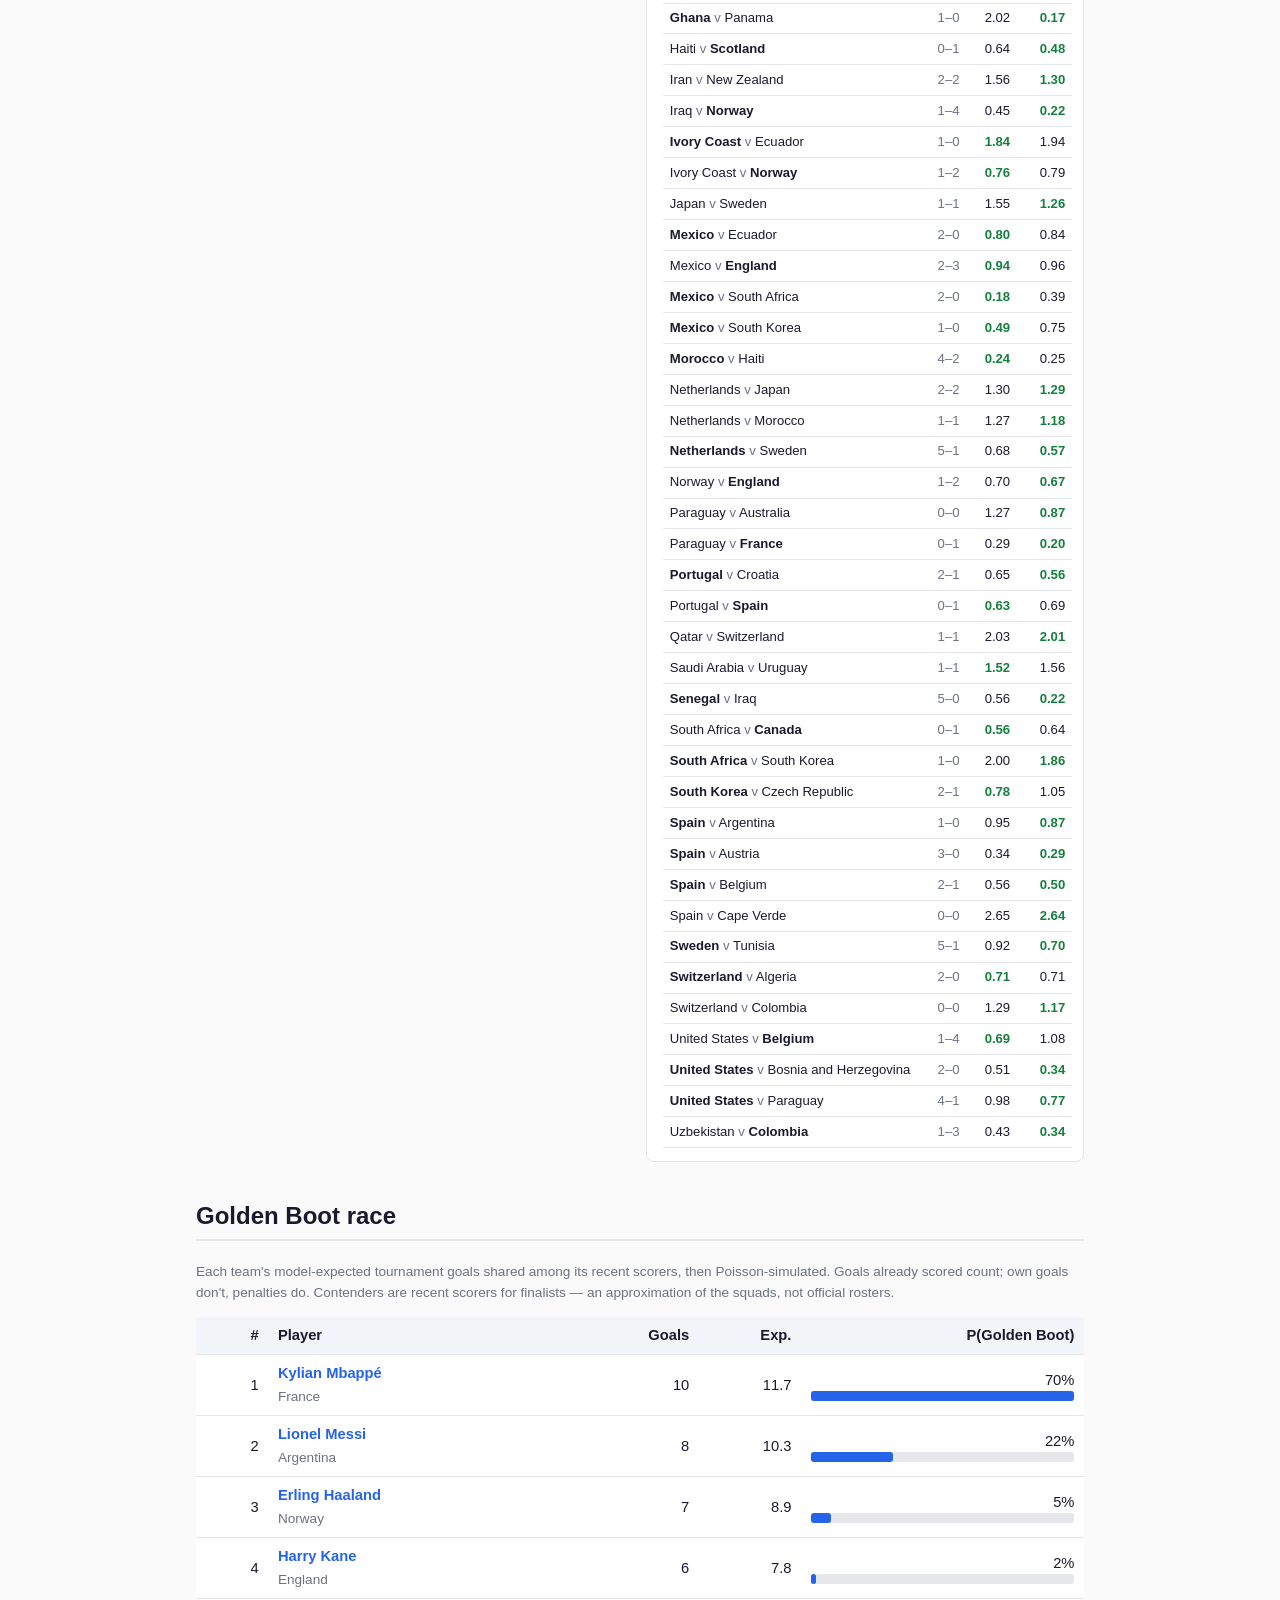
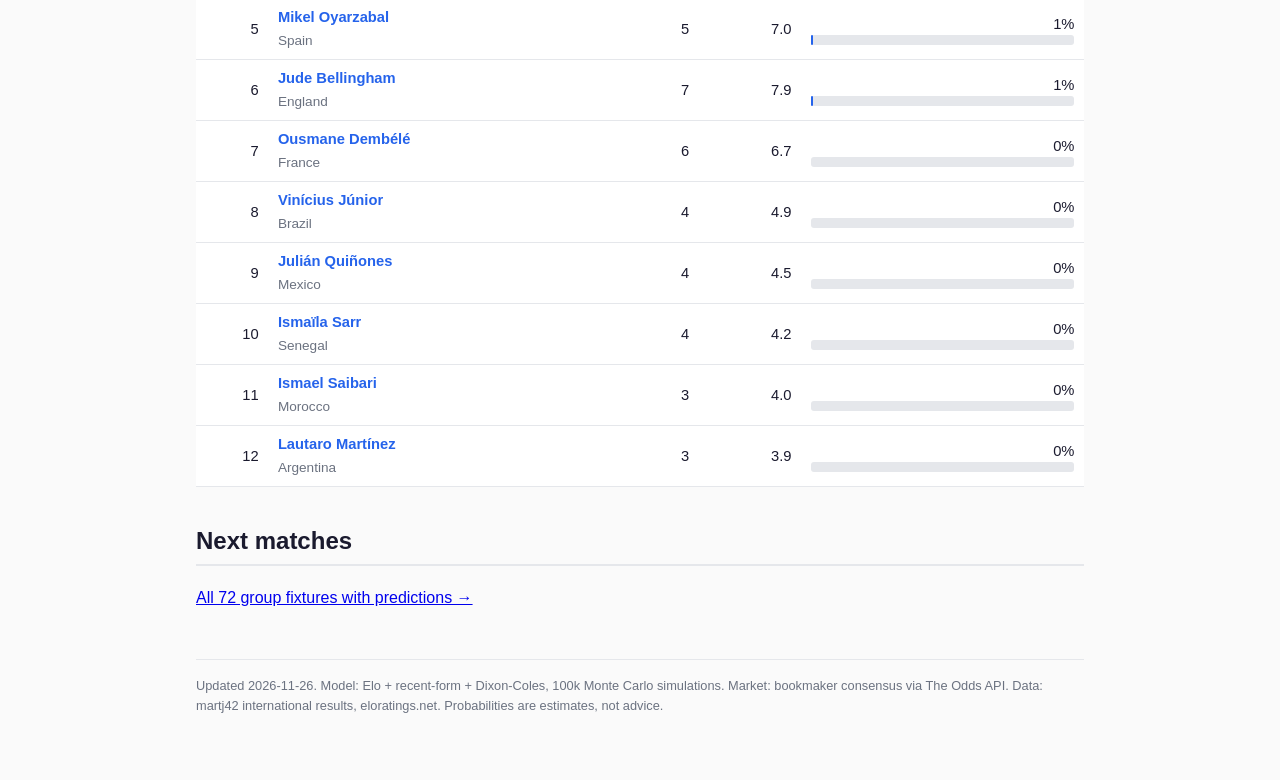
==== commit 0da2430a: "Daily update 2026-11-26" ====
--- a/docs/index.html
+++ b/docs/index.html
@@ -43,7 +43,7 @@
 <table><tr><th class="num">#</th><th>Player</th><th class="num">Goals</th>
 <th class="num">Exp.</th><th class="num">P(Golden Boot)</th></tr><tr><td class='num'>1</td><td><a class='team-link' data-team="France">Kylian Mbappé</a><br><span class='muted'>France</span></td><td class='num'>10</td><td class='num'>11.7</td><td class='num'>70%<div class="bar"><div class="model" style="width:100.0%"></div></div></td></tr><tr><td class='num'>2</td><td><a class='team-link' data-team="Argentina">Lionel Messi</a><br><span class='muted'>Argentina</span></td><td class='num'>8</td><td class='num'>10.3</td><td class='num'>22%<div class="bar"><div class="model" style="width:31.1%"></div></div></td></tr><tr><td class='num'>3</td><td><a class='team-link' data-team="Norway">Erling Haaland</a><br><span class='muted'>Norway</span></td><td class='num'>7</td><td class='num'>8.9</td><td class='num'>5%<div class="bar"><div class="model" style="width:7.6%"></div></div></td></tr><tr><td class='num'>4</td><td><a class='team-link' data-team="England">Harry Kane</a><br><span class='muted'>England</span></td><td class='num'>6</td><td class='num'>7.8</td><td class='num'>2%<div class="bar"><div class="model" style="width:2.1%"></div></div></td></tr><tr><td class='num'>5</td><td><a class='team-link' data-team="Spain">Mikel Oyarzabal</a><br><span class='muted'>Spain</span></td><td class='num'>5</td><td class='num'>7.0</td><td class='num'>1%<div class="bar"><div class="model" style="width:0.9%"></div></div></td></tr><tr><td class='num'>6</td><td><a class='team-link' data-team="England">Jude Bellingham</a><br><span class='muted'>England</span></td><td class='num'>7</td><td class='num'>7.9</td><td class='num'>1%<div class="bar"><div class="model" style="width:0.8%"></div></div></td></tr><tr><td class='num'>7</td><td><a class='team-link' data-team="France">Ousmane Dembélé</a><br><span class='muted'>France</span></td><td class='num'>6</td><td class='num'>6.7</td><td class='num'>0%<div class="bar"><div class="model" style="width:0.0%"></div></div></td></tr><tr><td class='num'>8</td><td><a class='team-link' data-team="Brazil">Vinícius Júnior</a><br><span class='muted'>Brazil</span></td><td class='num'>4</td><td class='num'>4.9</td><td class='num'>0%<div class="bar"><div class="model" style="width:0.0%"></div></div></td></tr><tr><td class='num'>9</td><td><a class='team-link' data-team="Mexico">Julián Quiñones</a><br><span class='muted'>Mexico</span></td><td class='num'>4</td><td class='num'>4.5</td><td class='num'>0%<div class="bar"><div class="model" style="width:0.0%"></div></div></td></tr><tr><td class='num'>10</td><td><a class='team-link' data-team="Senegal">Ismaïla Sarr</a><br><span class='muted'>Senegal</span></td><td class='num'>4</td><td class='num'>4.2</td><td class='num'>0%<div class="bar"><div class="model" style="width:0.0%"></div></div></td></tr><tr><td class='num'>11</td><td><a class='team-link' data-team="Morocco">Ismael Saibari</a><br><span class='muted'>Morocco</span></td><td class='num'>3</td><td class='num'>4.0</td><td class='num'>0%<div class="bar"><div class="model" style="width:0.0%"></div></div></td></tr><tr><td class='num'>12</td><td><a class='team-link' data-team="Argentina">Lautaro Martínez</a><br><span class='muted'>Argentina</span></td><td class='num'>3</td><td class='num'>3.9</td><td class='num'>0%<div class="bar"><div class="model" style="width:0.0%"></div></div></td></tr></table>
 <h2>Next matches</h2>
-<p><a href="groups.html">All 72 group fixtures with predictions →</a></p><footer>Updated 2026-11-25. Model: Elo + recent-form + Dixon-Coles, 100k Monte Carlo
+<p><a href="groups.html">All 72 group fixtures with predictions →</a></p><footer>Updated 2026-11-26. Model: Elo + recent-form + Dixon-Coles, 100k Monte Carlo
 simulations. Market: bookmaker consensus via The Odds API. Data: martj42
 international results, eloratings.net. Probabilities are estimates, not advice.
 </footer></main>
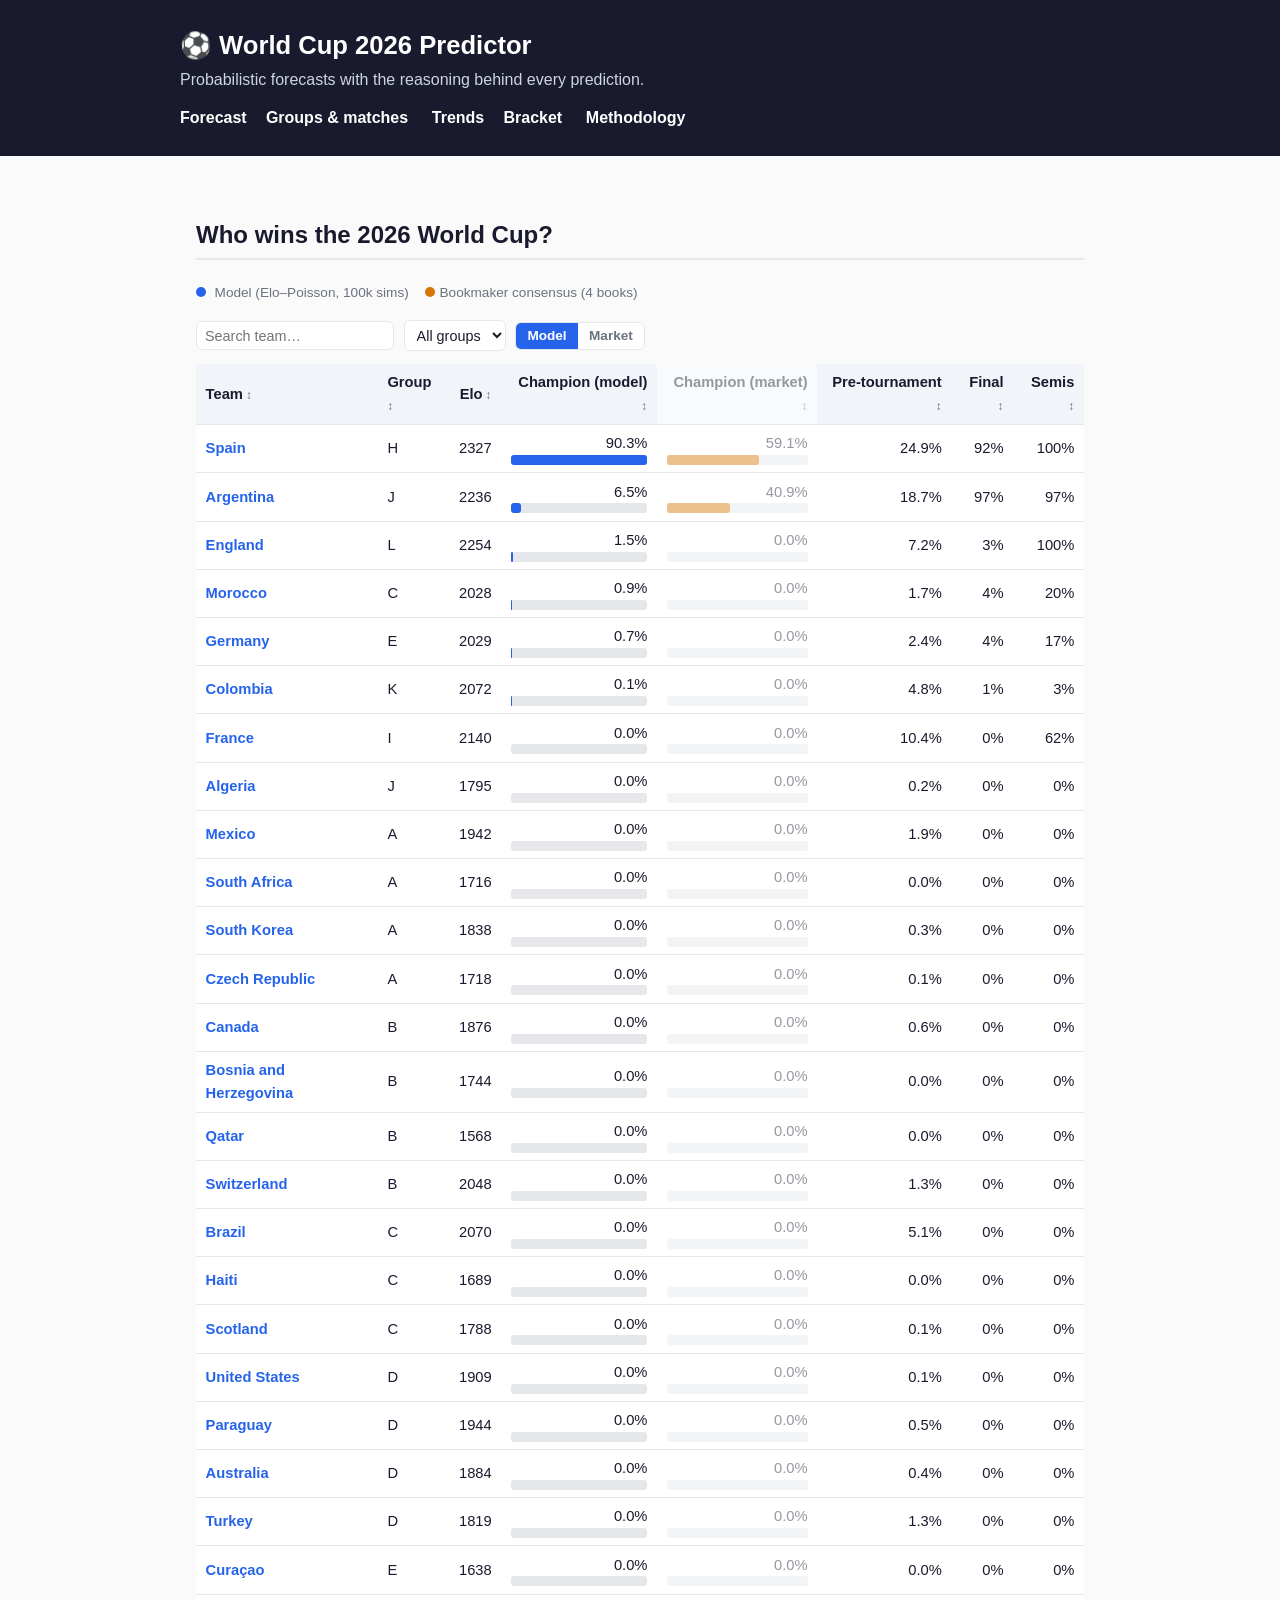
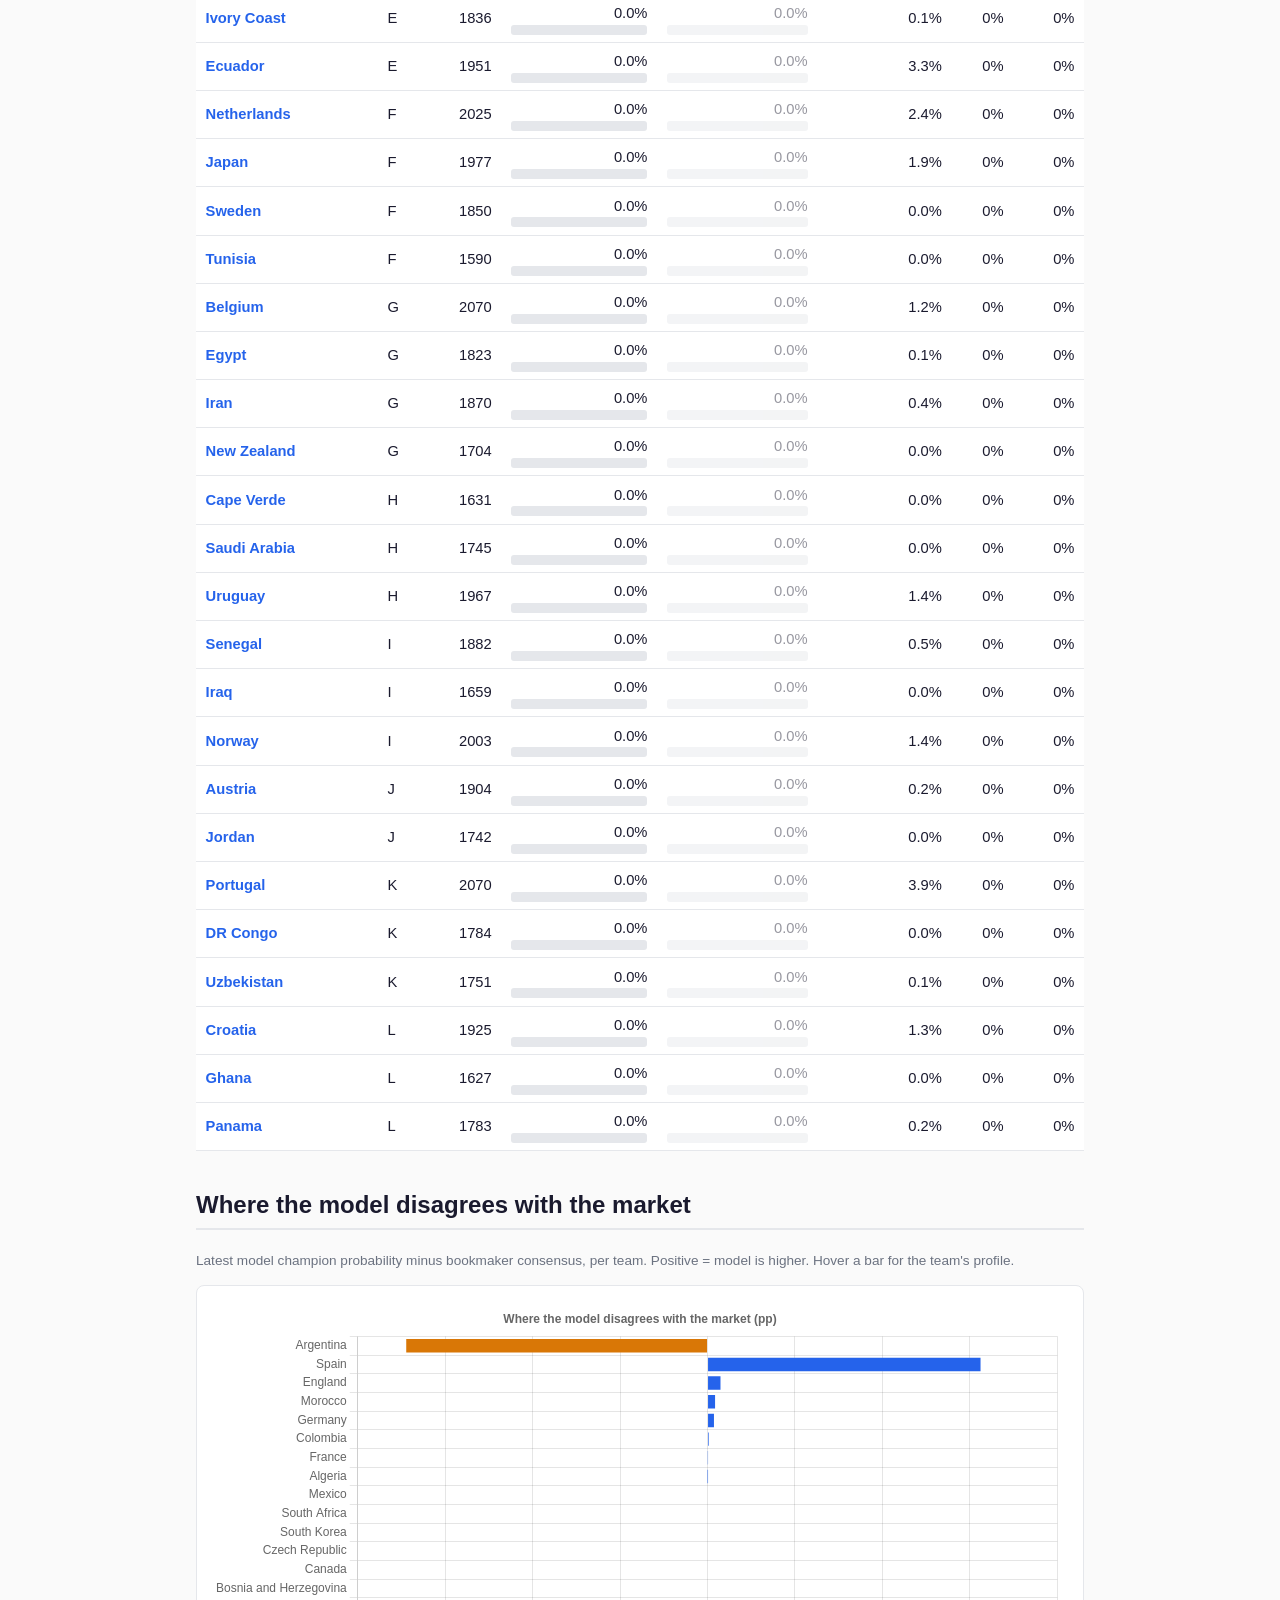
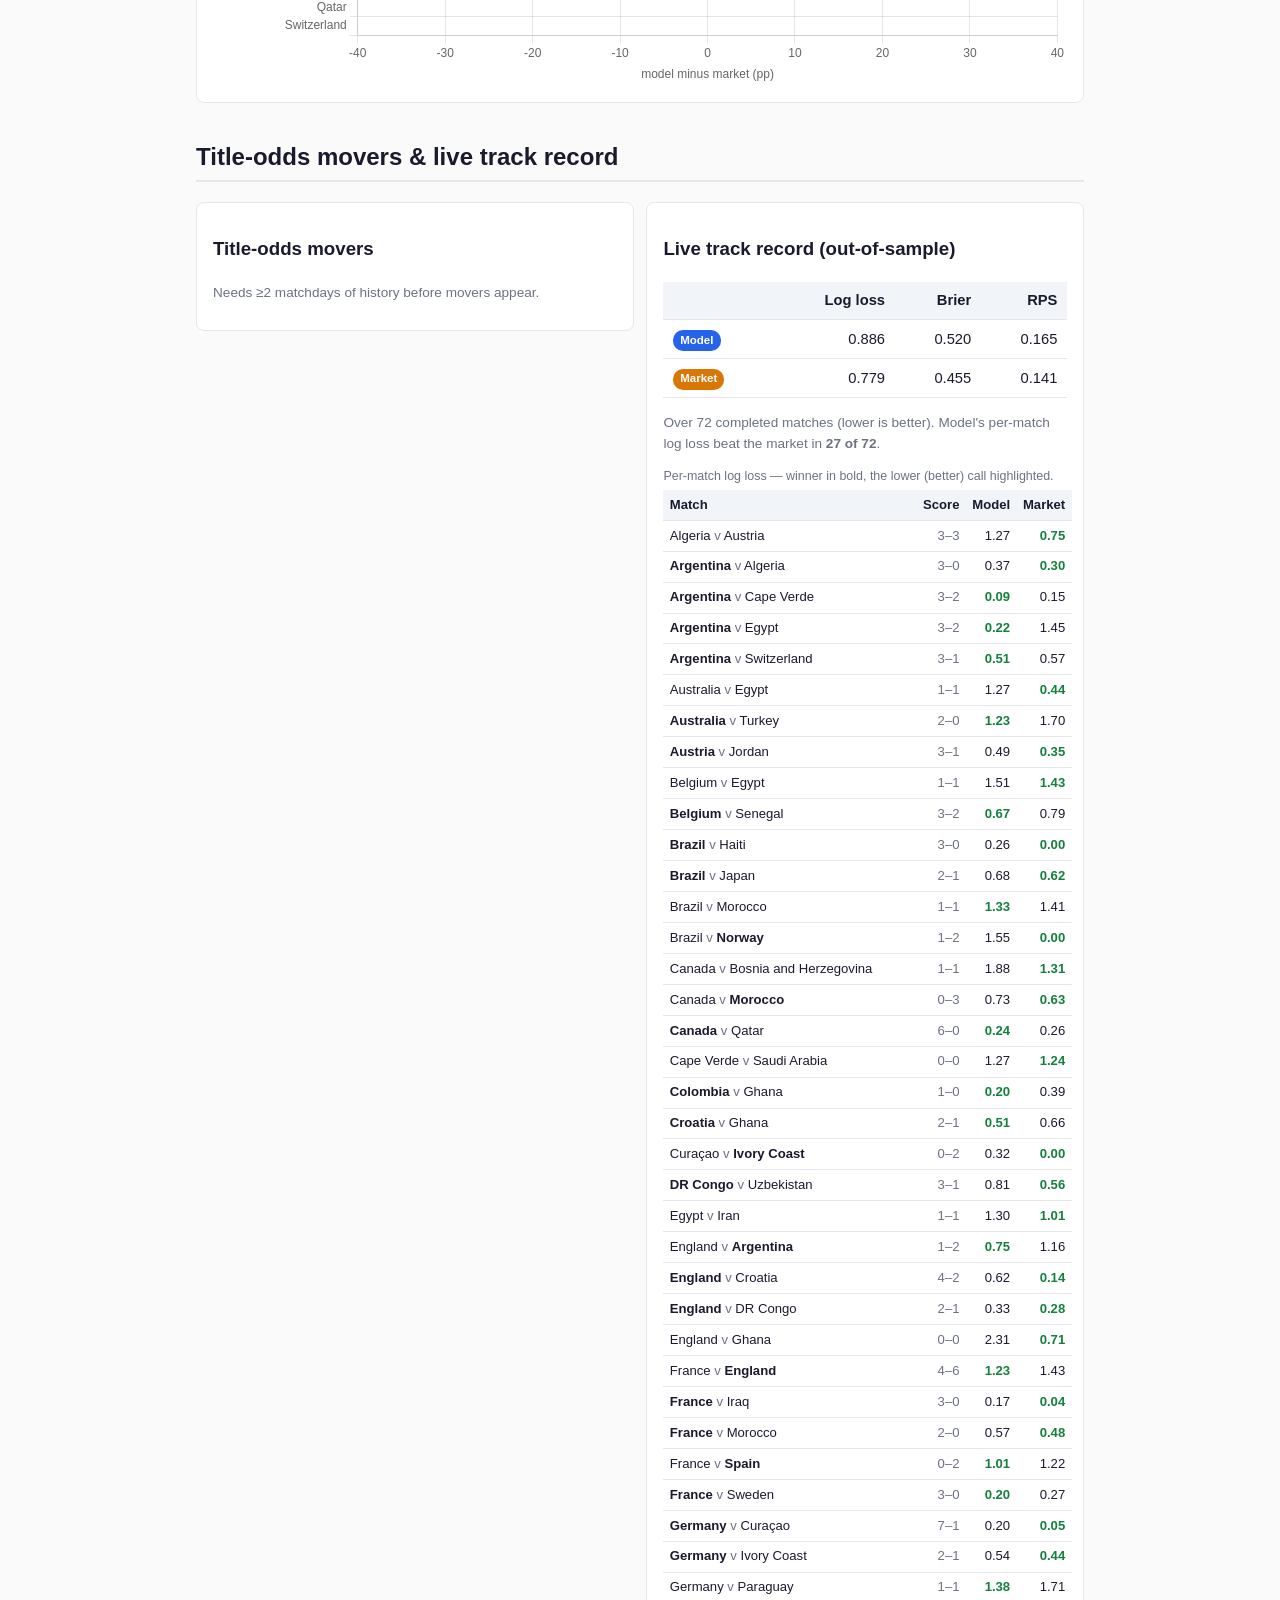
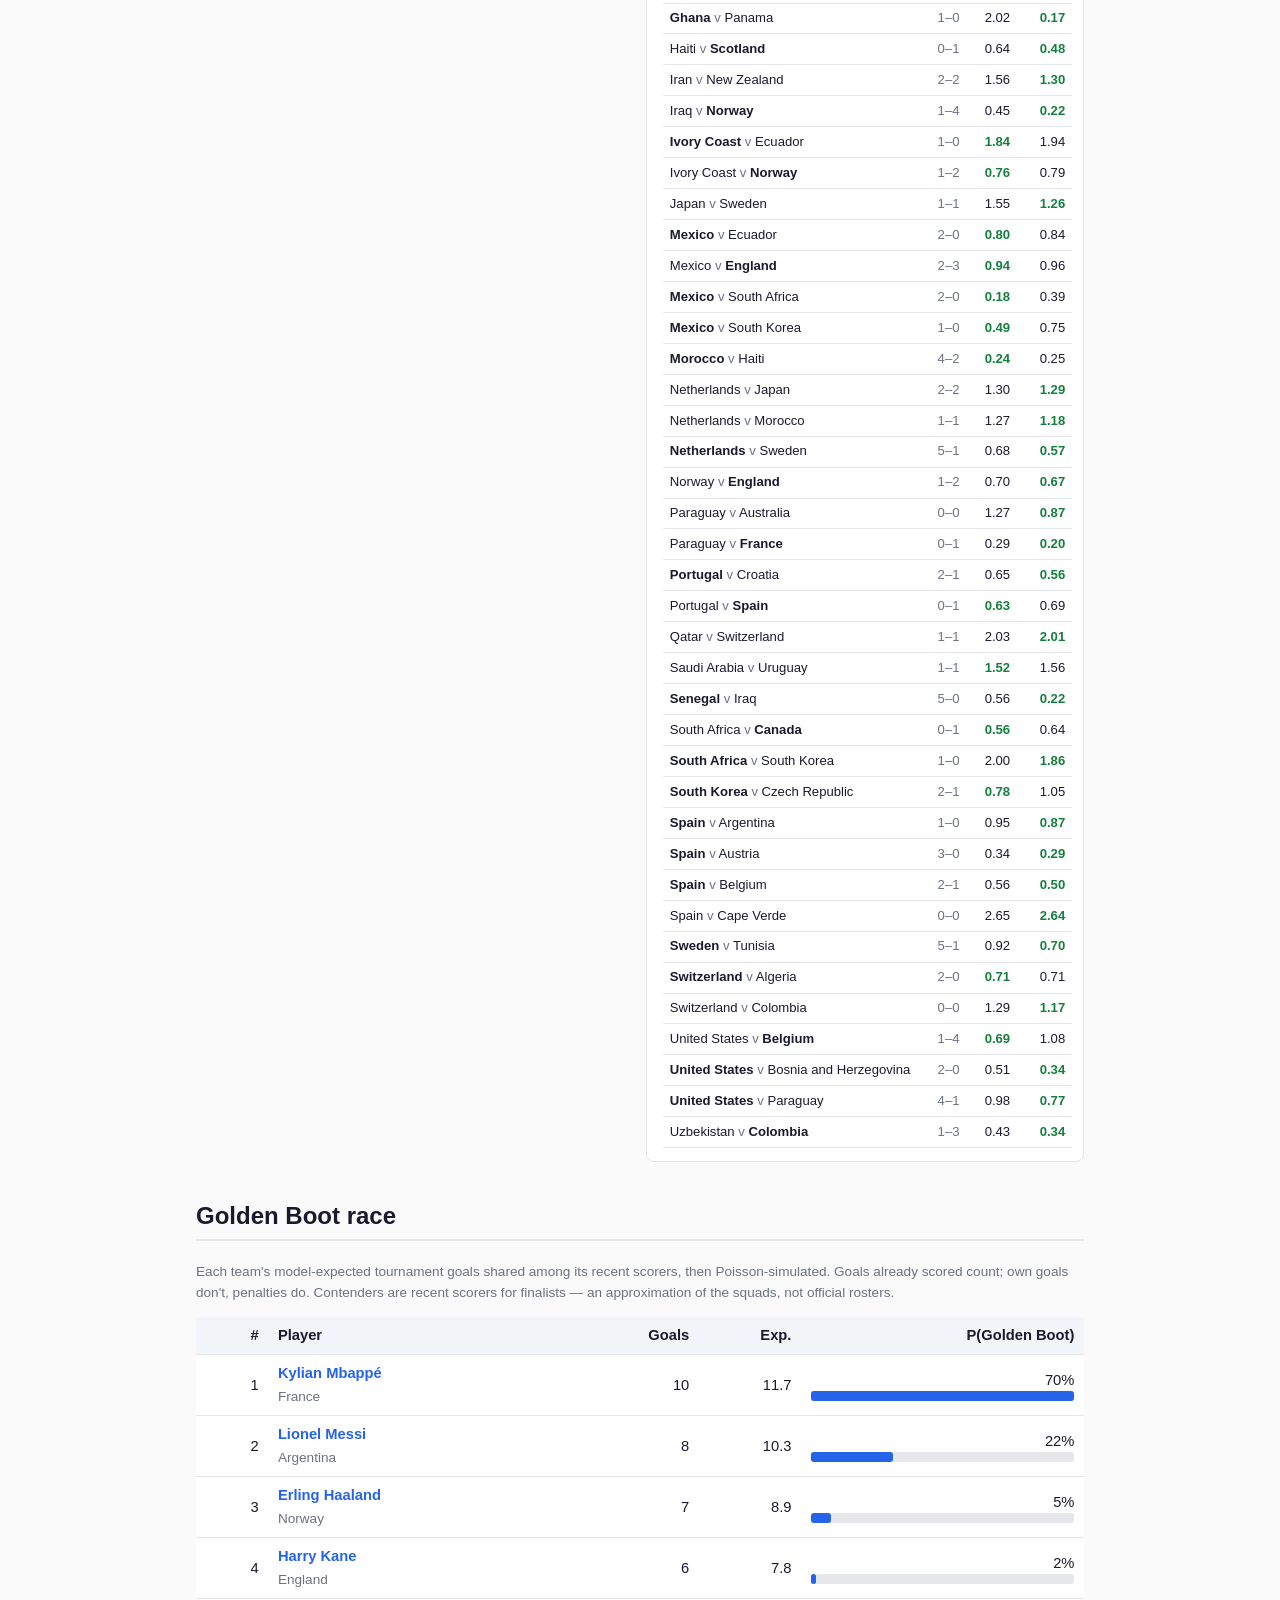
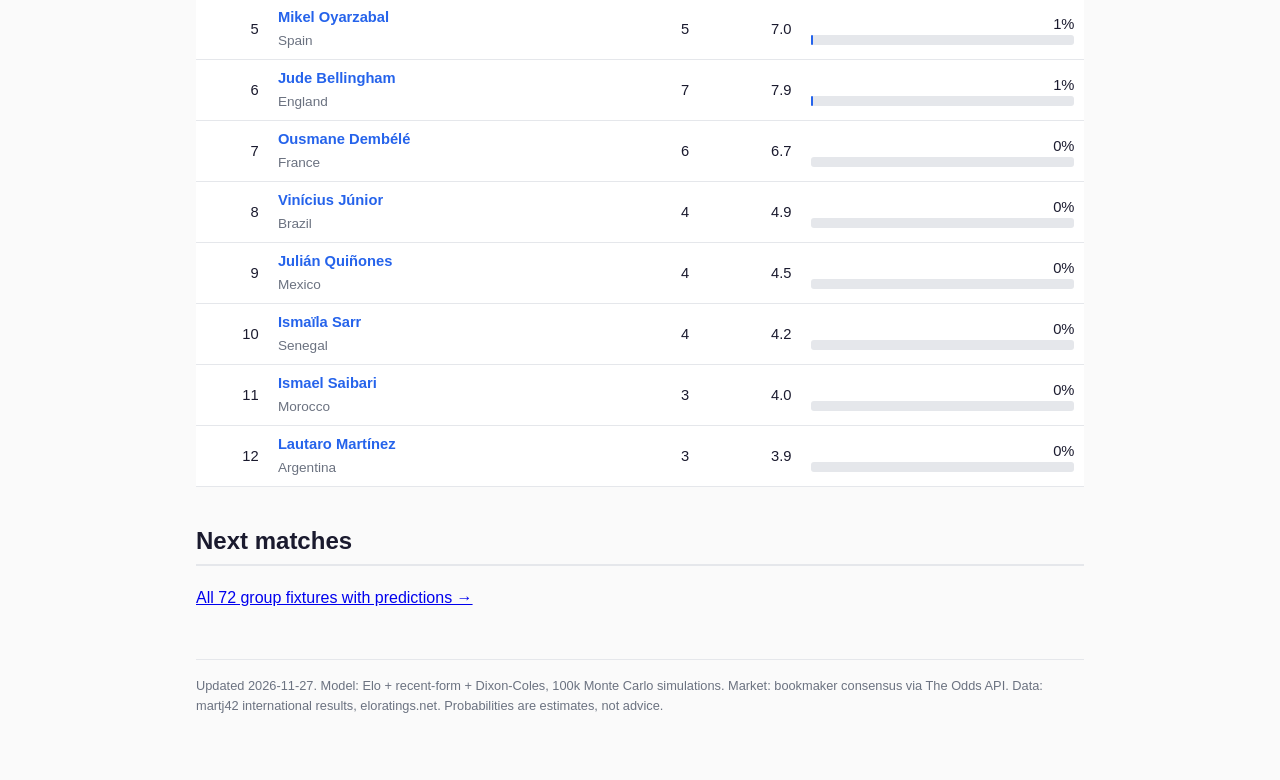
==== commit e320bddd: "Daily update 2026-11-27" ====
--- a/docs/index.html
+++ b/docs/index.html
@@ -43,7 +43,7 @@
 <table><tr><th class="num">#</th><th>Player</th><th class="num">Goals</th>
 <th class="num">Exp.</th><th class="num">P(Golden Boot)</th></tr><tr><td class='num'>1</td><td><a class='team-link' data-team="France">Kylian Mbappé</a><br><span class='muted'>France</span></td><td class='num'>10</td><td class='num'>11.7</td><td class='num'>70%<div class="bar"><div class="model" style="width:100.0%"></div></div></td></tr><tr><td class='num'>2</td><td><a class='team-link' data-team="Argentina">Lionel Messi</a><br><span class='muted'>Argentina</span></td><td class='num'>8</td><td class='num'>10.3</td><td class='num'>22%<div class="bar"><div class="model" style="width:31.1%"></div></div></td></tr><tr><td class='num'>3</td><td><a class='team-link' data-team="Norway">Erling Haaland</a><br><span class='muted'>Norway</span></td><td class='num'>7</td><td class='num'>8.9</td><td class='num'>5%<div class="bar"><div class="model" style="width:7.6%"></div></div></td></tr><tr><td class='num'>4</td><td><a class='team-link' data-team="England">Harry Kane</a><br><span class='muted'>England</span></td><td class='num'>6</td><td class='num'>7.8</td><td class='num'>2%<div class="bar"><div class="model" style="width:2.1%"></div></div></td></tr><tr><td class='num'>5</td><td><a class='team-link' data-team="Spain">Mikel Oyarzabal</a><br><span class='muted'>Spain</span></td><td class='num'>5</td><td class='num'>7.0</td><td class='num'>1%<div class="bar"><div class="model" style="width:0.9%"></div></div></td></tr><tr><td class='num'>6</td><td><a class='team-link' data-team="England">Jude Bellingham</a><br><span class='muted'>England</span></td><td class='num'>7</td><td class='num'>7.9</td><td class='num'>1%<div class="bar"><div class="model" style="width:0.8%"></div></div></td></tr><tr><td class='num'>7</td><td><a class='team-link' data-team="France">Ousmane Dembélé</a><br><span class='muted'>France</span></td><td class='num'>6</td><td class='num'>6.7</td><td class='num'>0%<div class="bar"><div class="model" style="width:0.0%"></div></div></td></tr><tr><td class='num'>8</td><td><a class='team-link' data-team="Brazil">Vinícius Júnior</a><br><span class='muted'>Brazil</span></td><td class='num'>4</td><td class='num'>4.9</td><td class='num'>0%<div class="bar"><div class="model" style="width:0.0%"></div></div></td></tr><tr><td class='num'>9</td><td><a class='team-link' data-team="Mexico">Julián Quiñones</a><br><span class='muted'>Mexico</span></td><td class='num'>4</td><td class='num'>4.5</td><td class='num'>0%<div class="bar"><div class="model" style="width:0.0%"></div></div></td></tr><tr><td class='num'>10</td><td><a class='team-link' data-team="Senegal">Ismaïla Sarr</a><br><span class='muted'>Senegal</span></td><td class='num'>4</td><td class='num'>4.2</td><td class='num'>0%<div class="bar"><div class="model" style="width:0.0%"></div></div></td></tr><tr><td class='num'>11</td><td><a class='team-link' data-team="Morocco">Ismael Saibari</a><br><span class='muted'>Morocco</span></td><td class='num'>3</td><td class='num'>4.0</td><td class='num'>0%<div class="bar"><div class="model" style="width:0.0%"></div></div></td></tr><tr><td class='num'>12</td><td><a class='team-link' data-team="Argentina">Lautaro Martínez</a><br><span class='muted'>Argentina</span></td><td class='num'>3</td><td class='num'>3.9</td><td class='num'>0%<div class="bar"><div class="model" style="width:0.0%"></div></div></td></tr></table>
 <h2>Next matches</h2>
-<p><a href="groups.html">All 72 group fixtures with predictions →</a></p><footer>Updated 2026-11-26. Model: Elo + recent-form + Dixon-Coles, 100k Monte Carlo
+<p><a href="groups.html">All 72 group fixtures with predictions →</a></p><footer>Updated 2026-11-27. Model: Elo + recent-form + Dixon-Coles, 100k Monte Carlo
 simulations. Market: bookmaker consensus via The Odds API. Data: martj42
 international results, eloratings.net. Probabilities are estimates, not advice.
 </footer></main>
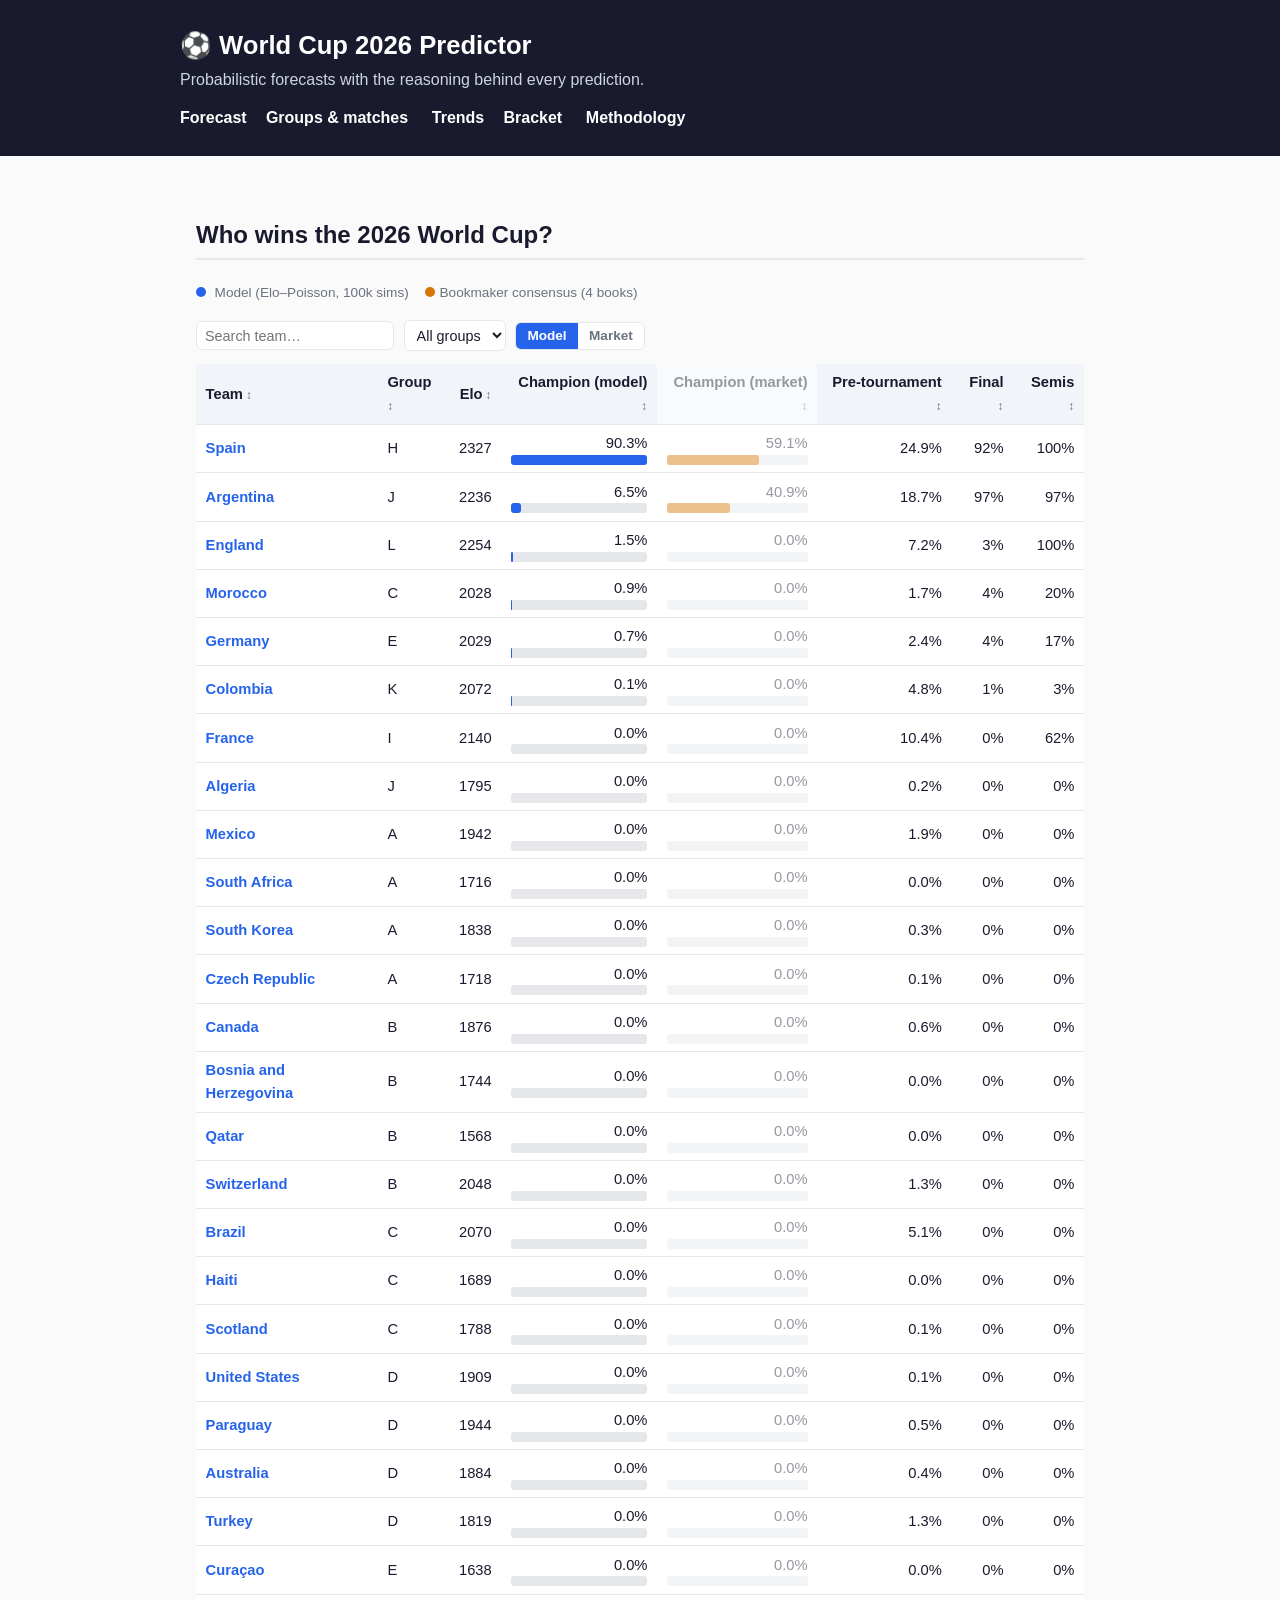
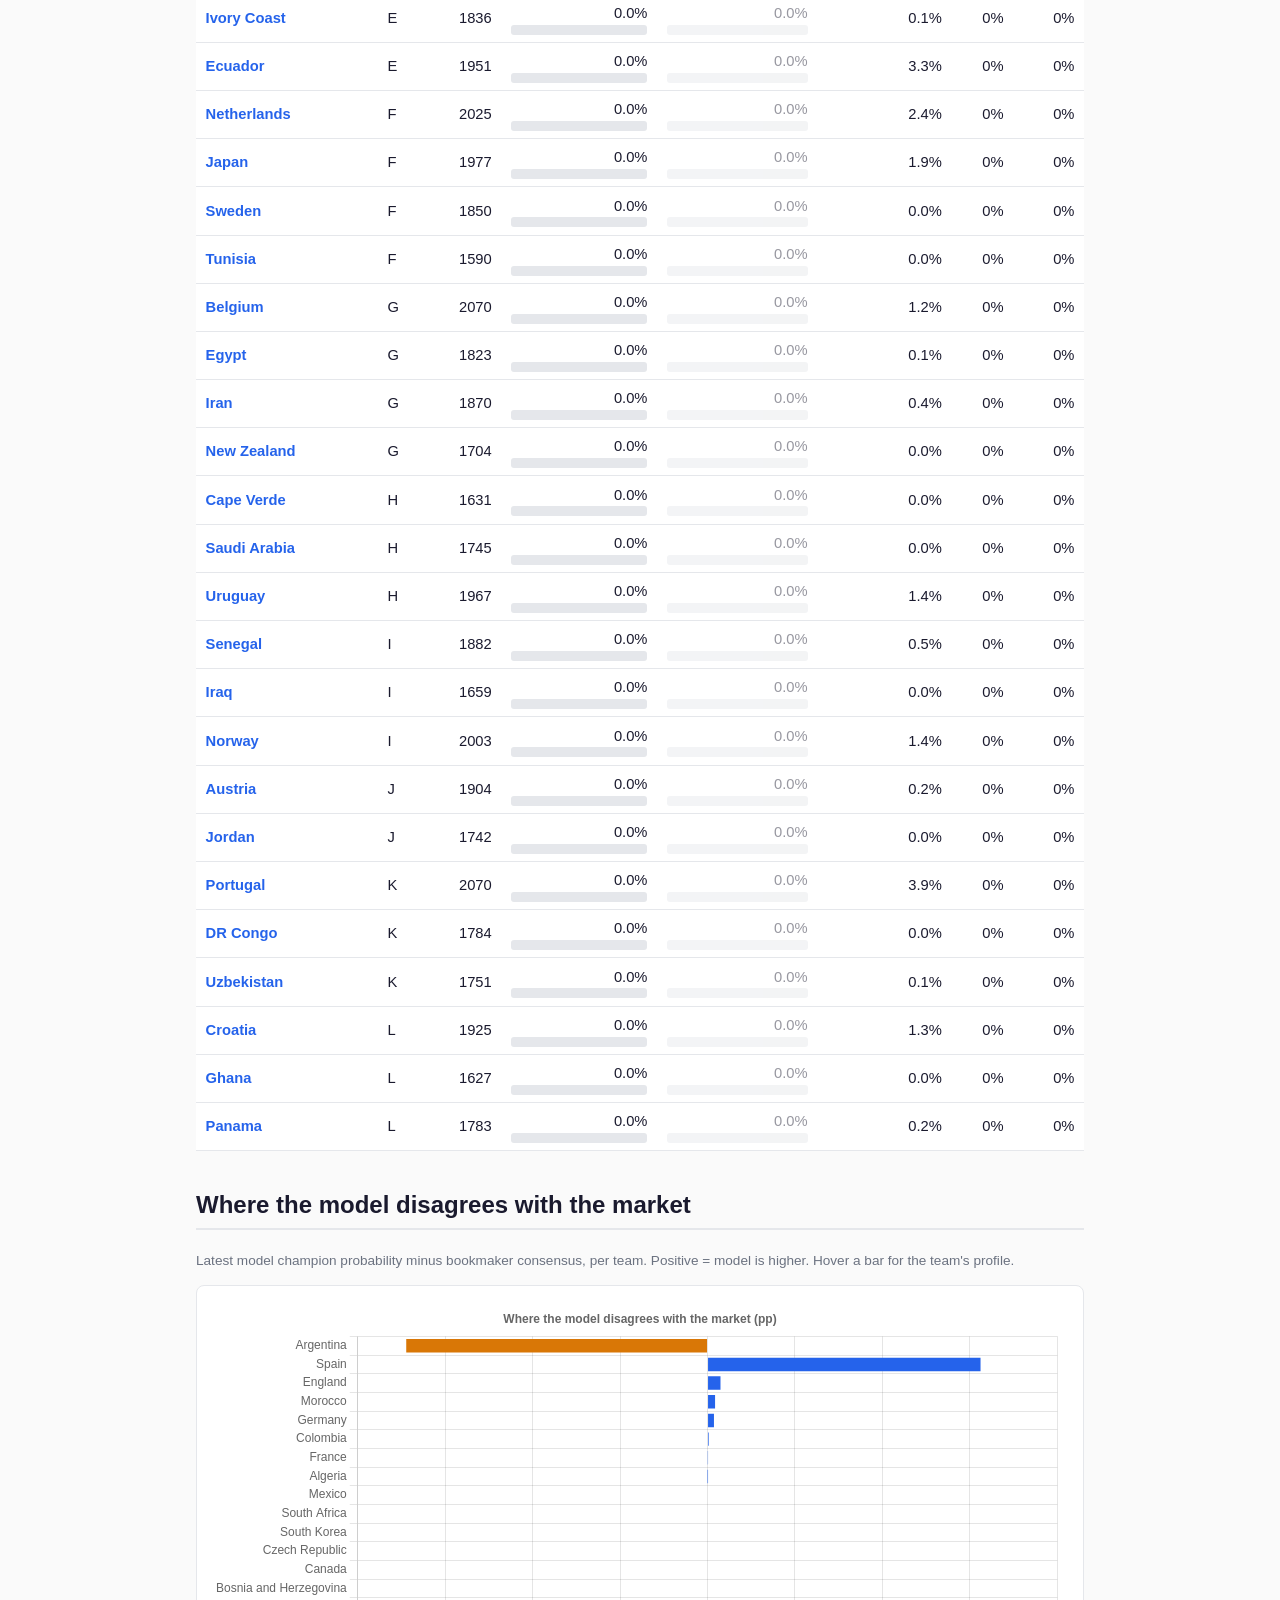
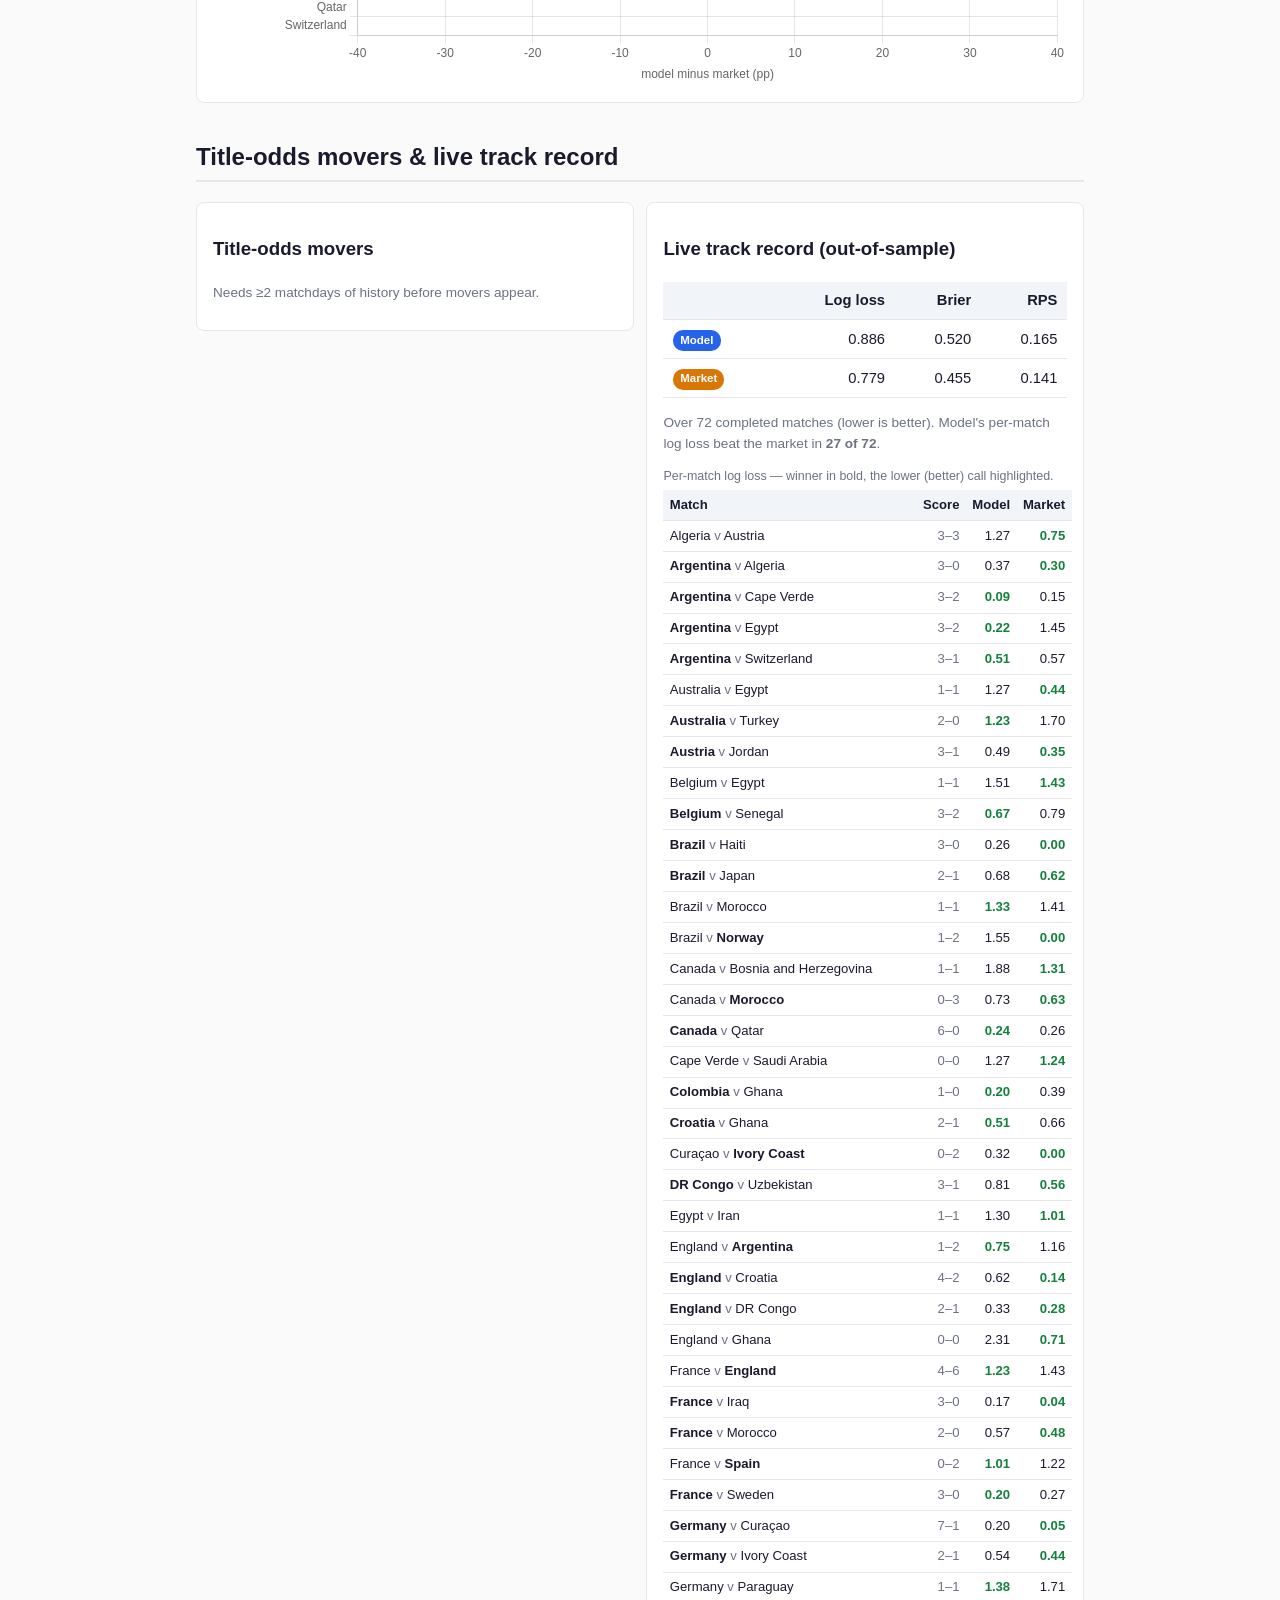
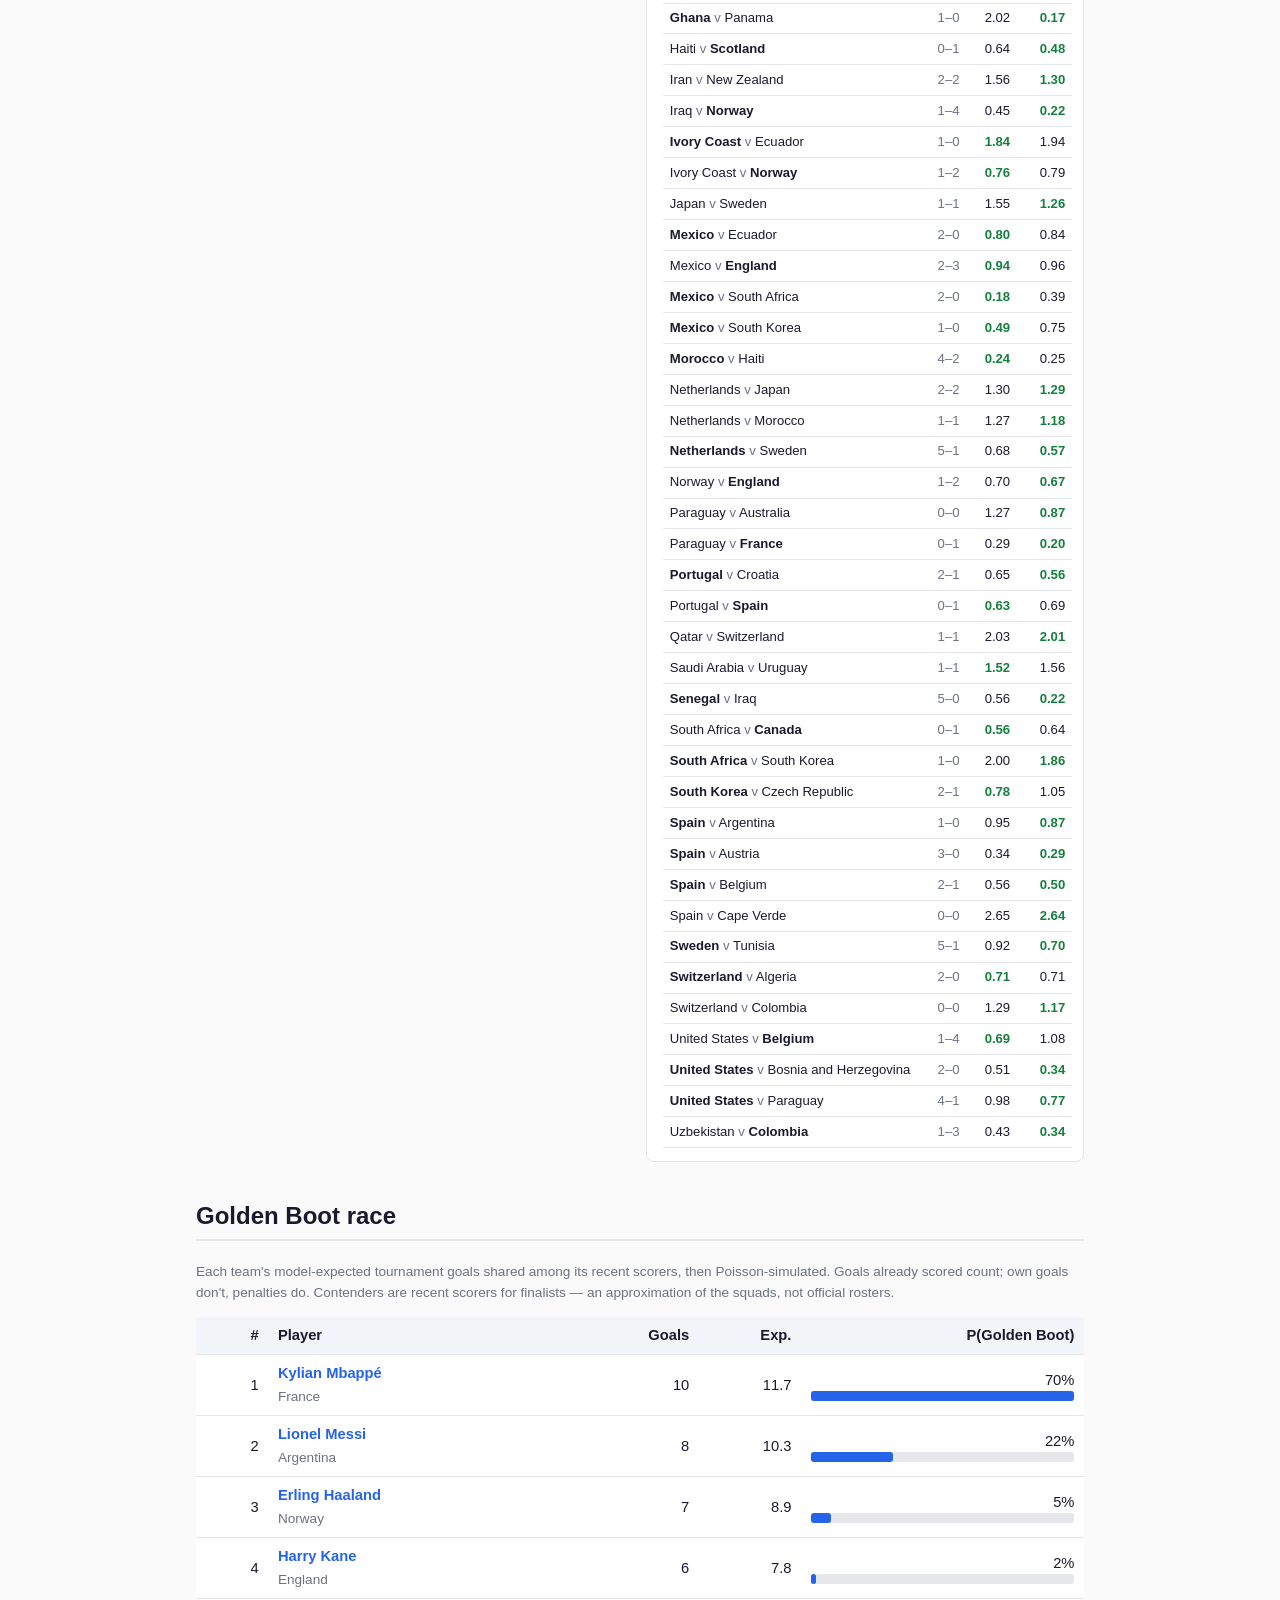
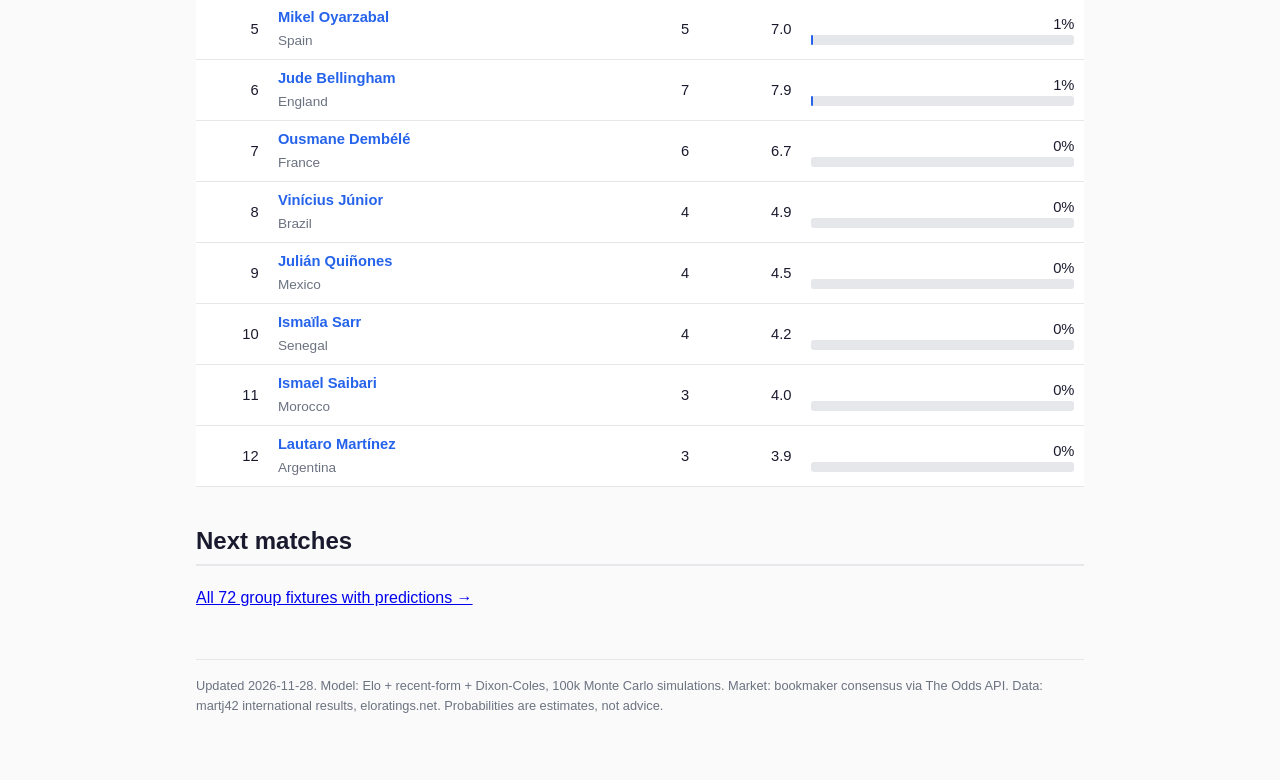
==== commit 8c9019a4: "Daily update 2026-11-28" ====
--- a/docs/index.html
+++ b/docs/index.html
@@ -43,7 +43,7 @@
 <table><tr><th class="num">#</th><th>Player</th><th class="num">Goals</th>
 <th class="num">Exp.</th><th class="num">P(Golden Boot)</th></tr><tr><td class='num'>1</td><td><a class='team-link' data-team="France">Kylian Mbappé</a><br><span class='muted'>France</span></td><td class='num'>10</td><td class='num'>11.7</td><td class='num'>70%<div class="bar"><div class="model" style="width:100.0%"></div></div></td></tr><tr><td class='num'>2</td><td><a class='team-link' data-team="Argentina">Lionel Messi</a><br><span class='muted'>Argentina</span></td><td class='num'>8</td><td class='num'>10.3</td><td class='num'>22%<div class="bar"><div class="model" style="width:31.1%"></div></div></td></tr><tr><td class='num'>3</td><td><a class='team-link' data-team="Norway">Erling Haaland</a><br><span class='muted'>Norway</span></td><td class='num'>7</td><td class='num'>8.9</td><td class='num'>5%<div class="bar"><div class="model" style="width:7.6%"></div></div></td></tr><tr><td class='num'>4</td><td><a class='team-link' data-team="England">Harry Kane</a><br><span class='muted'>England</span></td><td class='num'>6</td><td class='num'>7.8</td><td class='num'>2%<div class="bar"><div class="model" style="width:2.1%"></div></div></td></tr><tr><td class='num'>5</td><td><a class='team-link' data-team="Spain">Mikel Oyarzabal</a><br><span class='muted'>Spain</span></td><td class='num'>5</td><td class='num'>7.0</td><td class='num'>1%<div class="bar"><div class="model" style="width:0.9%"></div></div></td></tr><tr><td class='num'>6</td><td><a class='team-link' data-team="England">Jude Bellingham</a><br><span class='muted'>England</span></td><td class='num'>7</td><td class='num'>7.9</td><td class='num'>1%<div class="bar"><div class="model" style="width:0.8%"></div></div></td></tr><tr><td class='num'>7</td><td><a class='team-link' data-team="France">Ousmane Dembélé</a><br><span class='muted'>France</span></td><td class='num'>6</td><td class='num'>6.7</td><td class='num'>0%<div class="bar"><div class="model" style="width:0.0%"></div></div></td></tr><tr><td class='num'>8</td><td><a class='team-link' data-team="Brazil">Vinícius Júnior</a><br><span class='muted'>Brazil</span></td><td class='num'>4</td><td class='num'>4.9</td><td class='num'>0%<div class="bar"><div class="model" style="width:0.0%"></div></div></td></tr><tr><td class='num'>9</td><td><a class='team-link' data-team="Mexico">Julián Quiñones</a><br><span class='muted'>Mexico</span></td><td class='num'>4</td><td class='num'>4.5</td><td class='num'>0%<div class="bar"><div class="model" style="width:0.0%"></div></div></td></tr><tr><td class='num'>10</td><td><a class='team-link' data-team="Senegal">Ismaïla Sarr</a><br><span class='muted'>Senegal</span></td><td class='num'>4</td><td class='num'>4.2</td><td class='num'>0%<div class="bar"><div class="model" style="width:0.0%"></div></div></td></tr><tr><td class='num'>11</td><td><a class='team-link' data-team="Morocco">Ismael Saibari</a><br><span class='muted'>Morocco</span></td><td class='num'>3</td><td class='num'>4.0</td><td class='num'>0%<div class="bar"><div class="model" style="width:0.0%"></div></div></td></tr><tr><td class='num'>12</td><td><a class='team-link' data-team="Argentina">Lautaro Martínez</a><br><span class='muted'>Argentina</span></td><td class='num'>3</td><td class='num'>3.9</td><td class='num'>0%<div class="bar"><div class="model" style="width:0.0%"></div></div></td></tr></table>
 <h2>Next matches</h2>
-<p><a href="groups.html">All 72 group fixtures with predictions →</a></p><footer>Updated 2026-11-27. Model: Elo + recent-form + Dixon-Coles, 100k Monte Carlo
+<p><a href="groups.html">All 72 group fixtures with predictions →</a></p><footer>Updated 2026-11-28. Model: Elo + recent-form + Dixon-Coles, 100k Monte Carlo
 simulations. Market: bookmaker consensus via The Odds API. Data: martj42
 international results, eloratings.net. Probabilities are estimates, not advice.
 </footer></main>
